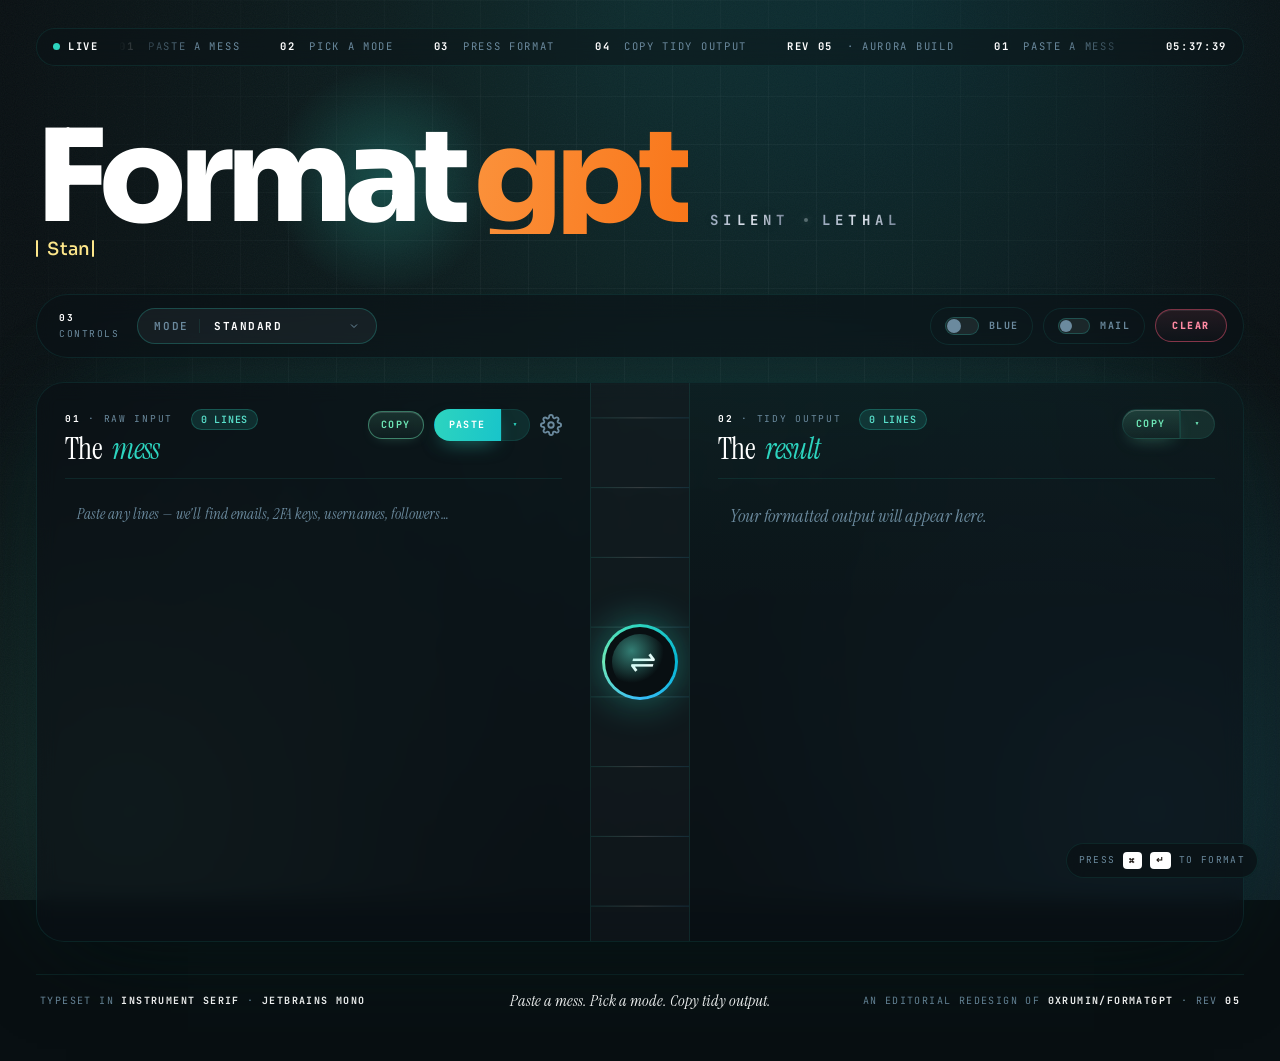
==== index.html @ 35d78f03 "Output header: drop Chunk Mode below the Copy button Move the Chunk Mode toggle out of the top tools" ====
<!DOCTYPE html>
<html lang="en">
<head>
  <meta charset="utf-8" />
  <meta name="viewport" content="width=device-width,initial-scale=1" />
  <title>FormatGPT — Workbench</title>

  <!-- Apply the saved theme before stylesheets/paint so Neon Terminal never
       flashes the Aurora look on load. -->
  <script>try{var t=localStorage.getItem('fgpt_theme'); if(t) document.documentElement.setAttribute('data-theme',t); var s=localStorage.getItem(t==='neon'?'fgptTheme_neon':'fgptTheme'); if(s){var o=JSON.parse(s); if(o&&o.name) document.documentElement.setAttribute('data-swatch',String(o.name).toLowerCase()); else if(o&&o.custom) document.documentElement.setAttribute('data-swatch','custom');}}catch(e){}</script>

  <link rel="icon" href="[data-uri]">
  <link rel="preconnect" href="https://fonts.googleapis.com">
  <link rel="preconnect" href="https://fonts.gstatic.com" crossorigin>
  <link rel="stylesheet" href="https://fonts.googleapis.com/css2?family=DM+Sans:ital,wght@0,400;0,500;0,600;0,700;1,400&amp;family=Instrument+Serif:ital@0;1&amp;family=JetBrains+Mono:wght@400;500;600&amp;family=Sora:wght@500;600;700;800&amp;display=swap">
  <link rel="stylesheet" href="theme.css?v=202609210003">
  <link rel="stylesheet" href="theme-neon.css?v=202609150002">
</head>
<body>

<!-- Static gradient tint only — no video, no Lottie, no animated canvas bg. -->
<div class="bg-video__tint" aria-hidden="true"></div>
<div class="aur"></div>
<div class="grid-lines"></div>

<main>

  <!-- Ticker -->
  <div class="ticker">
    <span class="pill"><span class="live"></span>Live</span>
    <div class="scroll"><div class="scroll__inner">
      <span><b>01</b> paste a mess</span>
      <span><b>02</b> pick a mode</span>
      <span><b>03</b> press format</span>
      <span><b>04</b> copy tidy output</span>
      <span><b>rev 05</b> · <span class="tk-build">aurora build</span></span>
      <span><b>01</b> paste a mess</span>
      <span><b>02</b> pick a mode</span>
      <span><b>03</b> press format</span>
      <span><b>04</b> copy tidy output</span>
      <span><b>rev 05</b> · <span class="tk-build">aurora build</span></span>
    </div></div>
    <span class="clock" id="clock">00:00:00</span>
  </div>

  <!-- Hero -->
  <div class="hero">
    <h1 class="animate-fade-rise">
      <span class="word">Format</span><em>gpt</em>
    </h1>
    <h3 class="hero__sigma animate-fade-rise-delay-2">
      <span>Silent</span><span class="dot" aria-hidden="true"></span><span>Lethal</span>
    </h3>
    <div class="hero__type animate-fade-rise-delay-2" aria-label="Key features cycling">
      <span class="hero__type-caret hero__type-caret--lead" aria-hidden="true"></span>
      <span class="hero__type-text" id="heroTw"></span><span class="hero__type-caret" aria-hidden="true"></span>
    </div>
  </div>

  <!-- Command rail (above workbench so it stays in view) -->
  <div class="rail">
    <div class="rail__kicker"><b>03</b><span>Controls</span></div>

    <div class="rail__center">
      <!-- Mode dropdown — keeps original IDs/structure so ui.js wires up unchanged -->
      <div class="mode-dd" id="modeDd" data-value="standard">
        <button class="dd-btn" id="modeBtn" type="button" aria-haspopup="listbox" aria-expanded="false">
          <span id="modeLabel">Standard</span>
          <span class="dd-spacer" aria-hidden="true"></span>
          <svg class="dd-chevron" viewBox="0 0 24 24" aria-hidden="true"><path d="M6 9l6 6 6-6"/></svg>
        </button>
        <ul class="dd-menu" id="modeMenu" role="listbox" aria-label="Select mode">
          <li class="dd-item active" data-value="standard"      role="option" aria-selected="true">Standard</li>
          <li class="dd-item"        data-value="reorder"       role="option">V2 Reorder</li>
          <li class="dd-item"        data-value="filter"        role="option">Filter</li>
          <li class="dd-item"        data-value="sorter"        role="option">Sorter</li>
          <li class="dd-item"        data-value="duplicate"     role="option">Duplicate Finder</li>
          <li class="dd-item"        data-value="deliver"       role="option">Deliver</li>
          <li class="dd-item"        data-value="separator"     role="option">Separator</li>
          <li class="dd-item"        data-value="crosscheck"    role="option">Crosscheck</li>
          <li class="dd-item"        data-value="plinksWith"    role="option">Plinks with counts</li>
          <li class="dd-item"        data-value="plinksPrices"  role="option">Plinks with prices</li>
          <li class="dd-item"        data-value="plinksWithout" role="option">Plinks w/o counts</li>
          <li class="dd-item"        data-value="reverse"       role="option">Reverse</li>
        </ul>
      </div>
    </div>

    <div class="rail__right">
      <button id="blueBtn" class="blue-btn" type="button" aria-pressed="false">
        <span class="slider" aria-hidden="true"><span class="knob"></span></span>
        <span class="label">Blue</span>
      </button>

      <label class="add-mail">
        <input type="checkbox" id="addMailChk">
        Mail
      </label>

      <button id="clearBtn" type="button">Clear</button>
    </div>
  </div>

  <!-- Workbench -->
  <section class="work">

    <!-- Input pane -->
    <div class="pane pane--in">
      <div class="pane__head">
        <div>
          <div class="pane__kick"><b>01</b> · Raw input <span class="pane__count" id="inpCount"></span></div>
          <div class="pane__title">The <em>mess</em></div>
        </div>
        <div class="pane__tools">
          <!-- Order: Copy raw input → Paste (with dropdown) → Settings gear -->
          <!--
            Copy button with an inline caret + menu. The caret + menu are
            CSS-gated so they only appear in Deliver mode (where "save the
            raw input as a .txt" is a common follow-up to extracting). In
            every other mode the button looks like a simple Copy button.
          -->
          <span class="head-copy-wrap" id="copyInputWrap">
            <button class="head-copy" id="copyInputBtn" type="button" title="Copy raw input">Copy</button>
            <button class="head-copy-caret" id="copyInputCaret" type="button" aria-haspopup="true" aria-expanded="false" title="Download">&#9662;</button>
            <div class="menu" id="copyInputMenu" role="menu" aria-label="Input download options">
              <button type="button" id="menuSaveInputTxt">Save as .txt</button>
            </div>
          </span>

          <div class="split small head-split" id="pasteSplit">
            <button class="btn-main" id="pasteMain" type="button" title="Paste">Paste</button>
            <button class="btn-caret" id="pasteCaret" type="button" aria-haspopup="true" aria-expanded="false" title="Upload options">▾</button>
            <div class="menu" id="pasteMenu" role="menu" aria-label="Paste options">
              <button type="button" id="menuUploadAny">Upload a file</button>
            </div>
          </div>

          <svg class="h2-gear" id="settingsIcon" viewBox="0 0 24 24" aria-label="Settings">
            <circle cx="12" cy="12" r="3"></circle>
            <path d="M19.4 15a1.65 1.65 0 0 0 .33 1.82l.06.06a2 2 0 1 1-2.83 2.83l-.06-.06a1.65 1.65 0 0 0-1.82-.33 1.65 1.65 0 0 0-1 1.51V21a2 2 0 0 1-4 0v-.09a1.65 1.65 0 0 0-1-1.51 1.65 1.65 0 0 0-1.82.33l-.06.06a2 2 0 1 1-2.83-2.83l.06-.06a1.65 1.65 0 0 0 .33-1.82 1.65 1.65 0 0 0-1.51-1H3a2 2 0 0 1 0-4h.09a1.65 1.65 0 0 0 1.51-1 1.65 1.65 0 0 0-.33-1.82l-.06-.06a2 2 0 1 1 2.83-2.83l-.06.06a1.65 1.65 0 0 0 1.82.33H9a1.65 1.65 0 0 0 1-1.51V3a2 2 0 0 1 4 0v.09a1.65 1.65 0 0 0 1 1.51 1.65 1.65 0 0 0 1.82-.33l.06-.06a2 2 0 1 1 2.83 2.83l-.06.06a1.65 1.65 0 0 0-.33 1.82V9a1.65 1.65 0 0 0 1.51 1H21a2 2 0 0 1 0 4h-.09a1.65 1.65 0 0 0-1.51 1z"></path>
          </svg>
        </div>
      </div>

      <div style="position:relative;display:flex;flex:1;flex-direction:column">
        <textarea id="inp" placeholder="Paste any lines — we'll find emails, 2FA keys, usernames, followers…"></textarea>
        <input type="file" id="uploadAny" accept=".txt,.csv,text/plain,text/csv" style="display:none" />
      </div>
      <div class="drop-hint" aria-hidden="true"><span>Paste any text file</span></div>
    </div>

    <!-- Axis -->
    <div class="axis">
      <canvas id="axisFlow" aria-hidden="true"></canvas>
      <div class="axis__core">
        <div class="ring"><div class="inner">⇌</div></div>
      </div>
      <div class="axis__pulse" id="axisPulse"></div>
    </div>

    <!-- Output pane (gets .card so filter.js's outCard.closest('.card') resolves) -->
    <section class="pane pane--out card">
      <div class="pane__head">
        <div>
          <div class="pane__kick"><b>02</b> · Tidy output <span class="pane__count" id="outCount"></span><span class="pane__missing" id="outMissing" title="Lines in the input that are not in the output"></span></div>
          <div class="pane__title">The <em>result</em></div>
        </div>
        <div class="pane__tools">
          <!-- Paste split for List 2 (Crosscheck only — CSS-gated via body[data-mode]) -->
          <div class="split small head-split" id="ccPasteSplit">
            <button class="btn-main" id="ccPasteMain" type="button" title="Paste List 2">Paste</button>
            <button class="btn-caret" id="ccPasteCaret" type="button" aria-haspopup="true" aria-expanded="false" title="Upload options">▾</button>
            <div class="menu" id="ccPasteMenu" role="menu" aria-label="Paste options">
              <button type="button" id="ccMenuUploadAny">Upload a file</button>
            </div>
          </div>

          <span style="position:relative;display:inline-block">
            <div class="split small" id="copySplit" style="position:static">
              <button class="btn-main-copy" id="copyMain" type="button" title="Copy">Copy</button>
              <button class="btn-caret-copy" id="copyCaret" type="button" aria-haspopup="true" aria-expanded="false" title="Download">▾</button>
              <div class="menu" id="copyMenu" role="menu" aria-label="Download options">
                <button type="button" id="menuDownloadTxt">Save as txt</button>
              </div>
            </div>
          </span>
        </div>
        <!-- Chunk Mode (Standard + mail chunk). A direct child of .pane__head so
             it can sit in the header's bottom-right corner — below the Copy
             button — instead of on the top tools row. -->
        <div class="chunk-toggle-wrap" id="chunkToggleWrap">
          <label class="chunk-toggle" id="chunkToggle" title="Keep the mail chunk (email|pass|refresh|clientID) intact as one Mail line instead of splitting it — for mail reading">
            <input type="checkbox" id="chunkChk">
            <span class="chunk-toggle__label">Chunk Mode</span>
          </label>
        </div>
        <!-- Persistent Mode (V2 Reorder only — CSS-gated via body[data-mode]).
             Sits on its own full-width header row so its pill width doesn't
             squeeze the line count onto a second line. -->
        <div class="persist-toggle-wrap" id="persistToggleWrap">
          <label class="chunk-toggle" id="persistToggle" title="Keep your custom V2 layout when new lines are pasted, instead of snapping back to Original">
            <input type="checkbox" id="reorderPersistChk">
            <span class="chunk-toggle__label">Persistent Mode</span>
          </label>
        </div>
      </div>
      <!-- Separator mode tabs (CSS-gated via body[data-mode="separator"]).
           Switches #out between the Phone-only and Mail-only groups. -->
      <div class="sep-tabs" id="separatorTabs" role="tablist" aria-label="Account groups">
        <button type="button" class="sep-tab sep-tab-on" data-tab="phone" role="tab" aria-selected="true">
          <span class="sep-tab-icon" aria-hidden="true">📱</span> Phone
          <span class="sep-tab-count" id="sepPhoneCount">0</span>
        </button>
        <button type="button" class="sep-tab" data-tab="mail" role="tab" aria-selected="false">
          <span class="sep-tab-icon" aria-hidden="true">📧</span> Mail
          <span class="sep-tab-count" id="sepMailCount">0</span>
        </button>
      </div>
      <!-- Duplicate Finder tabs (CSS-gated via body[data-mode="duplicate"]).
           Switches #out between the Unique list and the removed Duplicates. -->
      <div class="dup-tabs" id="dupTabs" role="tablist" aria-label="Duplicate results">
        <button type="button" class="sep-tab sep-tab-on" data-tab="unique" role="tab" aria-selected="true">
          <span class="sep-tab-icon" aria-hidden="true">✓</span> Unique
          <span class="sep-tab-count" id="dupUniqueCount">0</span>
        </button>
        <button type="button" class="sep-tab" data-tab="duplicates" role="tab" aria-selected="false">
          <span class="sep-tab-icon" aria-hidden="true">⧉</span> Duplicates
          <span class="sep-tab-count" id="dupDupCount">0</span>
        </button>
      </div>
      <pre id="out"></pre>
      <!-- Editable List 2 input, revealed only when crosscheck mode is active -->
      <textarea id="ccList2" class="cc-list2" spellcheck="false"
        placeholder="List 2 — paste the reference list here to compare against List 1"></textarea>
      <input type="file" id="ccUploadAny" accept=".txt,.csv,.tsv,.log,.json,text/plain,text/csv" style="display:none" />
      <div class="drop-hint" aria-hidden="true"><span>Paste any text file</span></div>
    </section>
  </section>

  <!-- Pre-created hidden panels so reorder.js / filter.js / sorter.js / crosscheck.js / deliver.js find them -->
  <section class="card work-panel" id="reorderPanel"    style="display:none"></section>
  <section class="card work-panel" id="filterPanel"     style="display:none"></section>
  <section class="card work-panel" id="sorterPanel"     style="display:none"></section>
  <section class="card work-panel" id="plinksPricesPanel" style="display:none"></section>
  <section class="card work-panel" id="crosscheckPanel" style="display:none"></section>
  <section class="card work-panel deliver-panel" id="deliverPanel" style="display:none"></section>

  <!-- Colophon -->
  <footer class="colo">
    <div>Typeset in <b>Instrument Serif</b> · <b>JetBrains Mono</b></div>
    <div class="colo__c">Paste a mess. Pick a mode. Copy tidy output.</div>
    <div class="colo__r">An editorial redesign of <b>0xRumin/FormatGPT</b> · Rev <b>05</b></div>
  </footer>

</main>

<div class="shortcut">Press <kbd>⌘</kbd><kbd>↵</kbd> to format</div>

<!-- Namespace first (matches original load order) -->
<script>window.App = window.App || {};</script>

<!-- Core order: utils -> config -> state -> renderers -> main -> modes -> ui -> boot -->
<script defer src="utils.js?v=202607110001"></script>
<script defer src="config.js?v=202607210004"></script>
<script defer src="state.js?v=202607210004"></script>
<script defer src="renderers.js?v=202607110001"></script>
<script defer src="main.js?v=202607110001"></script>

<script defer src="standard.js?v=202607110001"></script>
<script defer src="reverse.js?v=202607061000"></script>
<script defer src="plinks-with.js?v=202607110001"></script>
<script defer src="plinks-prices.js?v=202607110001"></script>
<script defer src="plinks-without.js?v=202607061000"></script>
<script defer src="reorder.js?v=202609110004"></script>
<script defer src="filter.js?v=202607061000"></script>
<script defer src="sorter.js?v=202607210014"></script>
<script defer src="separator.js?v=202607210008"></script>
<script defer src="duplicate.js?v=202609200001"></script>
<script defer src="crosscheck.js?v=202607061000"></script>
<script defer src="deliver.js?v=202607140001"></script>
<script defer src="themes.js?v=202607061000"></script>
<script defer src="ui.js?v=202609200001"></script>
<script defer src="boot.js?v=202607061000"></script>

<!-- Visual polish (no JS files modified). Runs after defer scripts. -->
<script defer>
(function () {
  // [Removed for speed] aurora cursor follow + dot-waves canvas background.
  // Static gradient + aurora CSS only now.

  // 2. Ticking clock
  const clock = document.getElementById('clock');
  function tick() {
    if (!clock) return;
    const d = new Date();
    const p = (n) => String(n).padStart(2, '0');
    clock.textContent = `${p(d.getHours())}:${p(d.getMinutes())}:${p(d.getSeconds())}`;
  }
  tick();
  setInterval(tick, 1000);

  const inp = document.getElementById('inp');

  // 4. Cmd/Ctrl+Enter → trigger existing reactive rerun + pulse
  const pulse  = document.getElementById('axisPulse');
  function fire() {
    if (window.App && window.App.App && typeof window.App.App.rerun === 'function') {
      window.App.App.rerun();
    } else if (inp) {
      inp.dispatchEvent(new Event('input', { bubbles: true }));
    }
    if (pulse) {
      pulse.classList.remove('go');
      // restart animation
      void pulse.offsetWidth;
      pulse.classList.add('go');
    }
    if (typeof window.__axisBurst === 'function') window.__axisBurst();
  }

  // 4a. Wrap each output line in an .out-row block so we can draw a separator
  //     ONLY between complete accounts (not under every wrapped text line).
  //     For LARGE outputs (>400 blocks OR >1500 lines), skip row wrapping
  //     entirely — render plain text. This is the #1 perf win on big pastes.
  const ROW_WRAP_MAX_BLOCKS = 400;
  const ROW_WRAP_MAX_LINES  = 1500;
  const ROW_WRAP_MAX_CHARS  = 120000;
  (function wrapOutputRows(){
    const out = document.getElementById('out');
    if (!out) return;
    const esc = (s) => s.replace(/[&<>"']/g, (c) => ({'&':'&amp;','<':'&lt;','>':'&gt;','"':'&quot;',"'":'&#39;'}[c]));
    let lastSig = '';
    // FAST PATH for big outputs: render the text as fixed-size chunks tagged
    // with `content-visibility:auto` (see .out-chunk in theme.css). The browser
    // only lays out / paints chunks in or near the viewport, so a 10k-line
    // paste appears near-instantly and scrolls smoothly instead of laying out
    // every line up front. Newlines are kept between chunks so out.textContent
    // still equals the full output (Copy / Save-as-txt read that).
    const OUT_CHUNK_LINES = 200;
    function buildChunks(lines){
      const frag = document.createDocumentFragment();
      for (let i = 0; i < lines.length; i += OUT_CHUNK_LINES){
        const d = document.createElement('div');
        d.className = 'out-chunk';
        d.textContent = lines.slice(i, i + OUT_CHUNK_LINES).join('\n')
                      + (i + OUT_CHUNK_LINES < lines.length ? '\n' : '');
        frag.appendChild(d);
      }
      return frag;
    }
    function renderChunked(lines){
      mo.disconnect();
      out.replaceChildren(buildChunks(lines));
      mo.observe(out, { childList: true });
    }
    function render(){
      const firstChild = out.firstElementChild;
      const looksRendered = !!(firstChild && firstChild.classList && firstChild.classList.contains('out-row'));
      const looksChunked  = !!(firstChild && firstChild.classList && firstChild.classList.contains('out-chunk'));
      // Reconstruct raw text from the rendered DOM (so we can re-render idempotently)
      const raw = looksRendered
        ? Array.from(out.children).map(d => d.dataset.raw || '').join('\n\n').replace(/\n+$/, '')
        : (out.textContent || '');

      const lines = raw.split(/\r?\n/);

      // FAST PATH — plain text for big outputs. No DOM wrapping, no per-row
      // buttons. The top Copy + Save-as-txt buttons still work (they fall back
      // to out.textContent when no .out-row children are found).
      if (lines.length > ROW_WRAP_MAX_LINES || raw.length > ROW_WRAP_MAX_CHARS) {
        const sig = '\u0003' + raw;
        if (sig === lastSig && looksChunked) return;
        lastSig = sig;
        renderChunked(lines);
        return;
      }

      // Group into account blocks (blank line = boundary)
      const blocks = [];
      let cur = [];
      for (const line of lines) {
        if (!line.trim()) {
          if (cur.length) { blocks.push(cur); cur = []; }
        } else {
          cur.push(line);
        }
      }
      if (cur.length) blocks.push(cur);

      if (blocks.length > ROW_WRAP_MAX_BLOCKS){
        const sig = '\u0003' + raw;
        if (sig === lastSig && looksChunked) return;
        lastSig = sig;
        renderChunked(lines);
        return;
      }

      const sig = blocks.map(b => b.join('\u0002')).join('\u0001');
      if (sig === lastSig && looksRendered) return;
      lastSig = sig;

      const html = !blocks.length ? '' : blocks.map((block) => {
        const rawBlock = block.join('\n');
        const inner = block.map((ln) => '<div class="out-row__line">' + esc(ln) + '</div>').join('');
        const btn = '<button type="button" class="row-copy" title="Copy this account" aria-label="Copy this account">'
                  + '<svg viewBox="0 0 24 24" width="14" height="14" fill="none" stroke="currentColor" stroke-width="2" stroke-linecap="round" stroke-linejoin="round" aria-hidden="true">'
                  + '<rect x="9" y="9" width="11" height="11" rx="2"></rect>'
                  + '<path d="M5 15H4a2 2 0 0 1-2-2V4a2 2 0 0 1 2-2h9a2 2 0 0 1 2 2v1"></path>'
                  + '</svg><span class="row-copy__txt">Copy</span></button>';
        return '<div class="out-row" data-raw="' + esc(rawBlock) + '">' + btn + inner + '</div>';
      }).join('');

      mo.disconnect();
      out.innerHTML = html;
      mo.observe(out, { childList: true });
    }
    // Lighter observer — childList only. We don't need characterData/subtree
    // since we write via innerHTML / textContent which triggers childList.
    const mo = new MutationObserver(() => render());
    mo.observe(out, { childList: true });
    render();

    // Override Copy handlers to use joined data-line values (since textContent
    // of row-wrapped divs loses newlines).
    function joined(){
      const rows = out.querySelectorAll('.out-row');
      if (!rows.length) return out.textContent || '';
      return Array.from(rows).map(d => {
        // Prefer data-raw, but fall back to joining child .out-row__line text with \n
        if (d.dataset.raw) return d.dataset.raw;
        const lines = d.querySelectorAll('.out-row__line');
        return Array.from(lines).map(l => l.textContent || '').join('\n');
      }).join('\n\n');
    }
    // Per-row copy button (event delegation on #out)
    out.addEventListener('click', async (e) => {
      const btn = e.target.closest('.row-copy');
      if (!btn) return;
      e.stopImmediatePropagation();
      e.preventDefault();
      const row = btn.closest('.out-row');
      if (!row) return;
      const text = row.dataset.raw
        || Array.from(row.querySelectorAll('.out-row__line')).map(l => l.textContent || '').join('\n');
      try {
        await navigator.clipboard.writeText(text);
        btn.classList.add('is-copied');
        const lbl = btn.querySelector('.row-copy__txt');
        const orig = lbl ? lbl.textContent : '';
        if (lbl) lbl.textContent = 'Copied';
        setTimeout(() => {
          btn.classList.remove('is-copied');
          if (lbl) lbl.textContent = orig || 'Copy';
        }, 900);
      } catch { alert('Copy failed.'); }
    }, true);

    // Use CAPTURE-phase + stopImmediatePropagation so we run BEFORE ui.js's handler
    // (which would otherwise read out.textContent and lose newlines between row divs).
    const copyMain = document.getElementById('copyMain');
    copyMain?.addEventListener('click', async (e) => {
      e.stopImmediatePropagation();
      try {
        await navigator.clipboard.writeText(joined());
        const orig = copyMain.textContent;
        copyMain.textContent = 'Copied';
        setTimeout(() => { copyMain.textContent = orig; }, 900);
      } catch { alert('Copy failed.'); }
    }, true);

    // Same intercept for the Save-as-txt menu so it gets newline-correct text.
    // Filename: if Deliver mode has a custom name, use it — otherwise a unique
    // 6-char random name from App.Utils.randFileName.
    const menuSave = document.getElementById('menuDownloadTxt');
    menuSave?.addEventListener('click', (e) => {
      e.stopImmediatePropagation();
      const text = joined();
      const blob = new Blob([text], { type: 'text/plain;charset=utf-8' });
      const url = URL.createObjectURL(blob);
      const a = document.createElement('a');
      let name;
      const st = window.App && window.App.State && window.App.State.state;
      const delivName = (st && st.mode === 'deliver' && st.deliverFilename)
        ? String(st.deliverFilename).trim() : '';
      if (delivName) {
        const clean = delivName
          .replace(/\.txt$/i, '')
          .replace(/[^A-Za-z0-9_\-. ]/g, '')
          .replace(/\s+/g, '_');
        name = (clean || 'deliver') + '.txt';
      } else {
        name = (window.App && window.App.Utils && window.App.Utils.randFileName)
          ? window.App.Utils.randFileName('txt')
          : (Math.random().toString(36).slice(2, 8) + '.txt');
      }
      a.href = url; a.download = name;
      document.body.appendChild(a); a.click(); a.remove();
      setTimeout(() => URL.revokeObjectURL(url), 1000);
      document.getElementById('copyMenu')?.classList.remove('open');
    }, true);

    // 4b3. Live line-count display in both pane headers (Raw input / Tidy output).
    //      Writes into the small "N LINES" pill next to each pane's kick label.
    //      Also feeds the Deliver panel's Input / Output / Total stats so they
    //      stay in sync with whatever the textarea actually contains — this is
    //      important because the Paste button and file-upload handlers set
    //      inp.value programmatically (no 'input' event), so we also tick on
    //      every App.App.rerun() via a lightweight polling fallback.
    (function lineCounts(){
      const inpCountEl = document.getElementById('inpCount');
      const outCountEl = document.getElementById('outCount');
      function count(t){
        if (!t) return 0;
        const parts = t.split(/\r?\n/);
        let n = 0;
        for (let i = 0; i < parts.length; i++) if (parts[i].trim()) n++;
        return n;
      }
      const outMissingEl = document.getElementById('outMissing');
      let lastIn = -1, lastOut = -1, lastOutRaw = null;
      function updTotal(){
        const t = document.getElementById('dpTotalCount');
        if (t) t.textContent = (Math.max(0,lastIn) + Math.max(0,lastOut)).toLocaleString();
        // "N missing" = input lines that didn't make it into the output. Only
        // meaningful (and shown) when the output is shorter than the input, e.g.
        // Sorter dropping mismatched rows or Filter narrowing the set; hidden via
        // :empty otherwise (Standard etc. expand each line, so output > input).
        if (outMissingEl){
          const miss = (lastIn >= 0 && lastOut >= 0) ? (lastIn - lastOut) : 0;
          outMissingEl.textContent = miss > 0 ? (miss.toLocaleString() + ' missing') : '';
        }
      }
      function updInp(){
        const n = count(inp ? inp.value : '');
        if (n === lastIn) return;
        lastIn = n;
        if (inpCountEl) inpCountEl.textContent = n.toLocaleString() + ' lines';
        updTotal();
      }
      function updOut(){
        if (!out) return;
        const wrapped = out.querySelectorAll('.out-row__line');
        let n;
        if (wrapped && wrapped.length) {
          lastOutRaw = null;
          n = wrapped.length;
        } else {
          const raw = out.textContent || '';
          if (raw === lastOutRaw) return;
          lastOutRaw = raw;
          n = count(raw);
        }
        if (n === lastOut) return;
        lastOut = n;
        if (outCountEl) outCountEl.textContent = n.toLocaleString() + ' lines';
        updTotal();
      }
      if (inp) inp.addEventListener('input', updInp);
      if (out) {
        const mo = new MutationObserver(updOut);
        mo.observe(out, { childList: true });
      }

      // Wrap App.App.rerun so every format-run also refreshes counts — covers
      // paste-button, file-upload, drag-drop, Clear, and mode changes.
      function wrapRerun(){
        const A = window.App && window.App.App;
        if (!A || typeof A.rerun !== 'function' || A.__countsWrapped) return;
        const orig = A.rerun;
        A.rerun = function(){
          const r = orig.apply(this, arguments);
          updInp(); updOut();
          return r;
        };
        A.__countsWrapped = true;
      }
      wrapRerun();
      // In case App.App wasn't ready yet when this IIFE ran, retry briefly.
      let tries = 0;
      const wt = setInterval(() => {
        wrapRerun();
        if ((window.App && window.App.App && window.App.App.__countsWrapped) || ++tries > 40) {
          clearInterval(wt);
        }
      }, 100);

      updInp();
      updOut();
    })();
  })();

  // 4b. Input Copy button — copies raw textarea to clipboard
  const copyInputBtn = document.getElementById('copyInputBtn');
  copyInputBtn?.addEventListener('click', async () => {
    try {
      await navigator.clipboard.writeText(inp ? inp.value : '');
      const orig = copyInputBtn.textContent;
      copyInputBtn.textContent = 'Copied';
      copyInputBtn.classList.add('is-copied');
      setTimeout(() => {
        copyInputBtn.textContent = orig;
        copyInputBtn.classList.remove('is-copied');
      }, 900);
    } catch { alert('Copy failed.'); }
  });

  // 4b-bis. Copy caret dropdown — currently only visible in Deliver mode
  // (CSS-gated via body[data-mode]). Offers "Save as .txt" for the raw
  // input, reusing the Deliver filename when set so the file matches the
  // extracted batch.
  const copyInputCaret = document.getElementById('copyInputCaret');
  const copyInputMenu  = document.getElementById('copyInputMenu');
  copyInputCaret?.addEventListener('click', (e) => {
    e.stopPropagation();
    const open = copyInputCaret.getAttribute('aria-expanded') === 'true';
    copyInputCaret.setAttribute('aria-expanded', open ? 'false' : 'true');
    copyInputMenu?.classList.toggle('open', !open);
  });
  document.addEventListener('click', () => {
    copyInputMenu?.classList.remove('open');
    copyInputCaret?.setAttribute('aria-expanded', 'false');
  });
  document.getElementById('menuSaveInputTxt')?.addEventListener('click', () => {
    const text = inp ? inp.value : '';
    if (!text) { alert('Input is empty \u2014 nothing to save.'); return; }
    // Prefer the filename the user already typed in the Deliver panel (so
    // "Gavin620.txt" applies to both the extracted chunk and the remaining
    // input). Fall back to a unique 6-char name.
    const custom = (window.App?.State?.state?.deliverFilename || '').trim();
    let name;
    if (custom) {
      const clean = custom.replace(/\.txt$/i, '')
                          .replace(/[^A-Za-z0-9_\-. ]/g, '')
                          .replace(/\s+/g, '_');
      name = (clean || 'input') + '_input.txt';
    } else {
      name = (window.App?.Utils?.randFileName?.('txt')) || ('input_' + Date.now() + '.txt');
    }
    const blob = new Blob(['\uFEFF' + text], { type: 'text/plain;charset=utf-8' });
    const url  = URL.createObjectURL(blob);
    const a    = document.createElement('a');
    a.href = url; a.download = name; document.body.appendChild(a); a.click();
    setTimeout(() => { URL.revokeObjectURL(url); a.remove(); }, 0);
    copyInputMenu?.classList.remove('open');
    copyInputCaret?.setAttribute('aria-expanded', 'false');
  });

  // 4b2. Hero typewriter — cycles key features beside the FormatGPT title.
  (function heroTypewriter(){
    const el = document.getElementById('heroTw');
    if (!el) return;
    // Mode descriptions — typed out one at a time to teach what each mode does.
    const words = [
      'Standard: Convert messy lines to easy credentials',
      'Reorder: Rearrange credential fields in any order',
      'Filter: Keep only the rows that match your rules',
      'Sorter: Sort and group accounts by column type',
      'Crosscheck: Compare two lists, find what differs',
      'Plinks: Turn accounts into x.com profile links',
      'Reverse: Flip the field order of every line'
    ];
    if (window.matchMedia && window.matchMedia('(prefers-reduced-motion: reduce)').matches) {
      el.textContent = words[0];
      return;
    }
    let i = 0, j = 0, deleting = false;
    function tick(){
      const w = words[i % words.length];
      if (!deleting) {
        j++;
        el.textContent = w.slice(0, j);
        if (j >= w.length) { deleting = true; setTimeout(tick, 1300); return; }
        setTimeout(tick, 70 + Math.random() * 50);
      } else {
        j--;
        el.textContent = w.slice(0, Math.max(0, j));
        if (j <= 0) { deleting = false; i++; setTimeout(tick, 280); return; }
        setTimeout(tick, 35 + Math.random() * 25);
      }
    }
    setTimeout(tick, 900); // wait for hero fade-rise to finish
  })();

  // 4c. Axis canvas — IDLE by default. A single static stroke set of parallel
  //     lanes is painted once (and on resize). A short ~900ms particle burst
  //     plays ONLY when a format actually runs (Cmd+Enter or fire()). No rAF
  //     loop while idle → zero CPU cost between formats.
  (function initAxisFlow(){
    const canvas = document.getElementById('axisFlow');
    if (!canvas) return;
    const ctx = canvas.getContext('2d');
    const dpr = window.devicePixelRatio || 1;
    let W = 0, H = 0;
    function resize(){
      const w = canvas.clientWidth, h = canvas.clientHeight;
      W = w; H = h;
      canvas.width  = Math.max(1, Math.round(w * dpr));
      canvas.height = Math.max(1, Math.round(h * dpr));
      ctx.setTransform(dpr, 0, 0, dpr, 0, 0);
      paintStatic();
    }
    function paintStatic(){
      ctx.clearRect(0, 0, W, H);
      const vertical = W > H * 1.5;
      const A = vertical ? W : H, B = vertical ? H : W;
      const N = 8;
      for (let i = 0; i < N; i++){
        const a = ((i + 0.5) / N) * A;
        const grad = vertical ? ctx.createLinearGradient(0,0,0,B) : ctx.createLinearGradient(0,0,B,0);
        grad.addColorStop(0,   'rgba(45,212,191,0.14)');
        grad.addColorStop(0.5, 'rgba(247,242,236,0.18)');
        grad.addColorStop(1,   'rgba(56,189,248,0.14)');
        ctx.strokeStyle = grad; ctx.lineWidth = 1;
        ctx.beginPath();
        if (vertical){ ctx.moveTo(a,0); ctx.lineTo(a,B); }
        else          { ctx.moveTo(0,a); ctx.lineTo(B,a); }
        ctx.stroke();
      }
    }
    resize();
    new ResizeObserver(resize).observe(canvas);

    // Short particle burst — runs only on demand.
    let burstEnd = 0, t0 = 0, rafId = 0;
    function burst(){
      burstEnd = performance.now() + 900;
      t0 = performance.now();
      if (!rafId) rafId = requestAnimationFrame(tick);
    }
    function tick(now){
      if (document.hidden) { rafId = requestAnimationFrame(tick); return; }
      const remaining = burstEnd - now;
      const vertical = W > H * 1.5;
      const A = vertical ? W : H, B = vertical ? H : W;
      const N = 8;
      paintStatic();
      const t = (now - t0) / 1000;
      for (let i = 0; i < N; i++){
        const a = ((i + 0.5) / N) * A;
        const phase = ((t * 1.4 + i * 0.15) % 1);
        const along = phase * B;
        const x = vertical ? a : along, y = vertical ? along : a;
        const alpha = Math.sin(phase * Math.PI) * Math.max(0, Math.min(1, remaining / 900));
        ctx.fillStyle = 'rgba(45,212,191,' + alpha.toFixed(3) + ')';
        ctx.beginPath(); ctx.arc(x, y, 2.2, 0, Math.PI*2); ctx.fill();
      }
      if (remaining > 0) rafId = requestAnimationFrame(tick);
      else { rafId = 0; paintStatic(); }
    }
    // Expose so fire() below can trigger it.
    window.__axisBurst = burst;
  })();

  // 4d. Drop-to-paste on input-style textareas.
  //     Accepts plain-text drops and small text files (.txt/.csv/.tsv/.log/.json).
  //     Works for the main input AND the Crosscheck List 2 textarea.
  (function dropToPaste(){
    function wire(el){
      if (!el || el.dataset.dropBound === '1') return;
      el.dataset.dropBound = '1';
      const pane = el.closest('.pane');
      let depth = 0;
      const setDrop = (on) => {
        el.classList.toggle('is-drop', on);
        if (pane) pane.classList.toggle('is-drop', on);
      };
      const onEnter = (e) => {
        if (!e.dataTransfer) return;
        e.preventDefault();
        depth++;
        setDrop(true);
      };
      const onOver = (e) => {
        if (!e.dataTransfer) return;
        e.preventDefault();
        try { e.dataTransfer.dropEffect = 'copy'; } catch(_){}
      };
      const onLeave = () => {
        depth = Math.max(0, depth - 1);
        if (depth === 0) setDrop(false);
      };
      const onDrop = async (e) => {
        e.preventDefault();
        depth = 0;
        setDrop(false);
        const dt = e.dataTransfer;
        if (!dt) return;
        let text = '';
        if (dt.files && dt.files.length) {
          const f = dt.files[0];
          const ok = /\.(txt|csv|tsv|log|json)$/i.test(f.name) || /^text\//i.test(f.type);
          if (!ok) { alert('Only text files (.txt, .csv, .tsv, .log, .json) can be dropped.'); return; }
          try { text = await f.text(); } catch { alert('Could not read that file.'); return; }
        } else {
          text = dt.getData('text/plain') || dt.getData('text') || '';
        }
        if (!text) return;
        el.value = text;
        el.dispatchEvent(new Event('input', { bubbles: true }));
      };
      el.addEventListener('dragenter', onEnter);
      el.addEventListener('dragover',  onOver);
      el.addEventListener('dragleave', onLeave);
      el.addEventListener('drop',      onDrop);
    }
    wire(document.getElementById('inp'));
    wire(document.getElementById('ccList2'));
  })();

  // 4e. Crosscheck List 2 — Paste button and Upload-a-file menu (mirrors main #pasteSplit).
  //     Visible only when crosscheck mode is active (CSS-gated).
  (function wireCcPaste(){
    const ccList2      = document.getElementById('ccList2');
    const ccPasteMain  = document.getElementById('ccPasteMain');
    const ccPasteCaret = document.getElementById('ccPasteCaret');
    const ccPasteMenu  = document.getElementById('ccPasteMenu');
    const ccMenuUpload = document.getElementById('ccMenuUploadAny');
    const ccUpload     = document.getElementById('ccUploadAny');

    ccPasteMain?.addEventListener('click', async () => {
      try {
        const text = await navigator.clipboard.readText();
        if (ccList2) {
          ccList2.value = text;
          ccList2.dispatchEvent(new Event('input', { bubbles: true }));
        }
      } catch { alert('Paste failed. Long-press in the box and choose Paste.'); }
    });

    ccPasteCaret?.addEventListener('click', (e) => {
      e.stopPropagation();
      const open = ccPasteCaret.getAttribute('aria-expanded') === 'true';
      ccPasteCaret.setAttribute('aria-expanded', open ? 'false' : 'true');
      ccPasteMenu?.classList.toggle('open', !open);
    });

    ccMenuUpload?.addEventListener('click', () => {
      ccUpload?.click();
      ccPasteMenu?.classList.remove('open');
      ccPasteCaret?.setAttribute('aria-expanded', 'false');
    });

    ccUpload?.addEventListener('change', async () => {
      const f = ccUpload.files && ccUpload.files[0];
      if (!f) return;
      const text = await f.text();
      if (ccList2) {
        ccList2.value = text;
        ccList2.dispatchEvent(new Event('input', { bubbles: true }));
      }
    });

    // Close menu when clicking outside
    document.addEventListener('click', (e) => {
      if (!ccPasteCaret) return;
      if (e.target === ccPasteCaret || ccPasteMenu?.contains(e.target)) return;
      ccPasteMenu?.classList.remove('open');
      ccPasteCaret.setAttribute('aria-expanded', 'false');
    });
  })();

  // 5. Cmd/Ctrl + Enter shortcut
  window.addEventListener('keydown', (e) => {
    if ((e.metaKey || e.ctrlKey) && e.key === 'Enter') {
      e.preventDefault();
      fire();
    }
  });
})();
</script>

</body>
</html>
---- theme.css ----
/* =================================================================
   FormatGPT — warm aurora workbench (port of design system)
   Replaces the old neon-cyan theme + header. Single file.
   Keeps every existing class hook so the 17 JS files keep working.
   ================================================================= */
/* Rosca — local display face for the FormatGPT hero wordmark. */
@font-face{
  font-family:'Rosca';
  src:url('fonts/rosca.otf') format('opentype');
  font-weight:400;
  font-style:normal;
  font-display:swap;
}
@font-face{
  font-family:'Rosca';
  src:url('fonts/rosca-slant.otf') format('opentype');
  font-weight:400;
  font-style:italic;
  font-display:swap;
}

* { box-sizing: border-box; }
html, body { margin:0; padding:0; min-height:100%; }

:root{
  /* ---------- Deep navy + teal palette (video provides depth) ---------- */
  --background: 201 100% 13%;
  --foreground: 0 0% 100%;
  --muted-foreground: 240 4% 66%;
  --bg0: hsl(var(--background));
  --bg1: hsl(201 60% 8%);
  --paper:#f7f2ec;
  --ink:#1a1410;
  --accent:#2dd4bf;
  --accent-2:#5eead4;
  --accent-3:#06b6d4;
  --accent-rgb:45,212,191;
  --accent2-rgb:94,234,212;
  --ok-rgb:110,231,183;
  --card-rgb:18,13,8;
  --tint-rgb:247,242,236;
  --mint:#6ee7b7;
  --violet:#38bdf8;
  --line: rgba(255,255,255,0.10);
  --line-strong: rgba(255,255,255,0.25);
  --muted: hsl(var(--muted-foreground));
  --fg: hsl(var(--foreground));
  --input-bg: rgba(4,14,22,.6);
  --glow: rgba(var(--accent-rgb),.25);

  /* ---------- Type ---------- */
  --font-serif:"Instrument Serif", Georgia, serif;
  --font-display:"Sora", system-ui, sans-serif;
  --font-body:"DM Sans", system-ui, sans-serif;
  --font-mono:"JetBrains Mono", ui-monospace, monospace;

  /* ---------- Legacy compat (kept so panel CSS resolves) ---------- */
  --bg: var(--bg0);
  --panel: rgba(var(--card-rgb),0.55);
  --ok:#6ee7b7;
  --ok-dark:#22a86c;
  --bad:#ff5a7a;
  --radius:14px;
  --shadow: 0 18px 40px -12px rgba(0,0,0,0.55), 0 4px 10px rgba(0,0,0,0.35);
}

html, body{
  background: var(--bg0);
  color: var(--fg);
  font-family: var(--font-body);
  overflow-x: hidden;
  font-size: 14px;
  line-height: 1.5;
  -webkit-font-smoothing: antialiased;
}
/* Let the fixed video show through behind everything */
body{ background: transparent; }
html{ background: var(--bg0); }

/* =================== Motion-graphics background video =================== */
.bg-video{
  position:fixed; inset:0;
  width:100%; height:100%;
  object-fit:cover;
  z-index:-2;
  pointer-events:none;
}
.bg-video__tint{
  position:fixed; inset:0;
  z-index:-1;
  pointer-events:none;
  background:
    radial-gradient(ellipse at 50% 30%, rgba(0,30,60,0.20), rgba(0,15,30,0.55) 70%),
    linear-gradient(180deg, rgba(0,15,30,0.35) 0%, rgba(0,15,30,0.55) 100%);
}

/* =================== Fade-rise entrance animation =================== */
@keyframes fade-rise {
  from { opacity: 0; transform: translateY(24px); }
  to   { opacity: 1; transform: translateY(0); }
}
.animate-fade-rise        { animation: fade-rise .8s ease-out both; }
.animate-fade-rise-delay  { animation: fade-rise .8s ease-out .2s both; }
.animate-fade-rise-delay-2{ animation: fade-rise .8s ease-out .4s both; }

/* =================== Aurora background =================== */
.aur{position:fixed;inset:0;z-index:0;pointer-events:none;overflow:hidden;opacity:.35;mix-blend-mode:screen}
.aur::before{content:"";position:absolute;inset:0;background:
  radial-gradient(1200px 700px at var(--mx,30%) var(--my,20%), rgba(var(--accent-rgb),0.28), transparent 60%),
  radial-gradient(900px 700px at 90% 90%, rgba(56,189,248,0.18), transparent 60%),
  radial-gradient(800px 600px at 10% 90%, rgba(var(--ok-rgb),0.12), transparent 60%),
  radial-gradient(1000px 800px at 70% 0%, rgba(6,182,212,0.14), transparent 60%);
  transition:background 0.3s;
  animation: auroShift 22s ease-in-out infinite alternate;
}
@keyframes auroShift{
  0%{filter:hue-rotate(0deg) saturate(1)}
  100%{filter:hue-rotate(-18deg) saturate(1.15)}
}
.aur::after{content:"";position:absolute;inset:0;
  background-image:url("data:image/svg+xml;utf8,<svg xmlns='http://www.w3.org/2000/svg' width='220' height='220'><filter id='n'><feTurbulence type='fractalNoise' baseFrequency='0.9' numOctaves='2' stitchTiles='stitch'/></filter><rect width='100%25' height='100%25' filter='url(%23n)' opacity='1'/></svg>");
  opacity:0.08;mix-blend-mode:overlay}

.grid-lines{position:fixed;inset:0;z-index:0;pointer-events:none;
  background-image:
    linear-gradient(to right, rgba(var(--tint-rgb),0.04) 1px, transparent 1px),
    linear-gradient(to bottom, rgba(var(--tint-rgb),0.04) 1px, transparent 1px);
  background-size:48px 48px;
  -webkit-mask-image:radial-gradient(ellipse at 50% 40%, black 30%, transparent 85%);
          mask-image:radial-gradient(ellipse at 50% 40%, black 30%, transparent 85%);
}

/* =================== Shell =================== */
main{
  position:relative;z-index:2;
  max-width:1320px;margin:0 auto;
  padding:28px 36px 48px;
  display:flex;flex-direction:column;min-height:100vh;gap:24px;
}

/* =================== Ticker =================== */
.ticker{
  display:flex;align-items:center;gap:20px;
  padding:10px 16px;border:1px solid var(--line);border-radius:999px;
  background:rgba(var(--card-rgb),0.5);backdrop-filter:blur(12px);-webkit-backdrop-filter:blur(12px);
  font-family:var(--font-mono);font-size:10.5px;letter-spacing:0.16em;text-transform:uppercase;color:var(--muted);
  overflow:hidden;position:relative;
}
.ticker .pill{display:inline-flex;align-items:center;gap:8px;color:var(--fg);font-weight:700;white-space:nowrap}
.ticker .pill .live{width:7px;height:7px;border-radius:50%;background:var(--accent);box-shadow:0 0 0 0 var(--accent);animation:ping 2s ease-out infinite}
@keyframes ping{0%{box-shadow:0 0 0 0 rgba(var(--accent-rgb),0.7)}70%{box-shadow:0 0 0 10px rgba(var(--accent-rgb),0)}100%{box-shadow:0 0 0 0 rgba(var(--accent-rgb),0)}}
.ticker .scroll{flex:1;overflow:hidden;position:relative;-webkit-mask-image:linear-gradient(90deg,transparent,black 8%,black 92%,transparent);mask-image:linear-gradient(90deg,transparent,black 8%,black 92%,transparent)}
.ticker .scroll__inner{display:inline-flex;gap:40px;white-space:nowrap;animation:tickerRoll 30s linear infinite;will-change:transform}
.ticker .scroll__inner span{color:var(--muted)}
.ticker .scroll__inner b{color:var(--fg);font-weight:700;margin-right:6px}
@keyframes tickerRoll{from{transform:translateX(0)}to{transform:translateX(-50%)}}
.ticker .clock{font-variant-numeric:tabular-nums;color:var(--fg);font-weight:700}

/* =================== Hero =================== */
.hero{
  position:relative;padding:32px 0 8px;
  border:none;background:transparent;
}
.hero h1{
  font-family:var(--font-display);font-weight:800;
  font-size:clamp(60px,10vw,140px);line-height:0.88;letter-spacing:-0.055em;margin:0;
  color:var(--fg);
}

/* Moody sigma tagline — sits INLINE to the right of FormatGPT wordmark,
   stays on ONE line always. Aligns to the baseline of the big word. */
.hero__sigma{
  font-family:var(--font-mono);
  font-size:clamp(11px, 1.3vw, 14px);
  font-weight:700;
  letter-spacing:0.38em;
  text-transform:uppercase;
  color:rgba(var(--tint-rgb),0.55);
  margin:0;
  padding:0 0 0.55em 0; /* bottom padding nudges it onto h1's baseline */
  /* One-liner: flex row, content-sized, no wrapping of any kind. */
  display:flex;flex-direction:row;align-items:center;gap:14px;
  flex-wrap:nowrap;white-space:nowrap;word-break:keep-all;
  line-height:1;
  width:max-content;max-width:100%;
  overflow:visible;
  flex:0 0 auto;
}
.hero__sigma > span:not(.dot){
  display:inline-block;
  white-space:nowrap;
  flex:0 0 auto;
  background:linear-gradient(100deg, #94a3b8 0%, #e2e8f0 50%, #64748b 100%);
  -webkit-background-clip:text;background-clip:text;color:transparent;
  text-shadow:0 0 30px rgba(148,163,184,0.15);
}
.hero__sigma > .dot{
  display:inline-block;
  width:4px;height:4px;border-radius:50%;
  background:rgba(var(--tint-rgb),0.35);
  flex:0 0 auto;
  box-shadow:0 0 8px rgba(var(--tint-rgb),0.25);
}
.hero h1 .word{display:inline-block;opacity:0;transform:translateY(30px);animation:wIn 0.9s cubic-bezier(.2,.8,.2,1) forwards}
.hero h1 .word:nth-child(1){animation-delay:0.05s}
.hero h1 .word:nth-child(2){animation-delay:0.18s}
.hero h1 .word:nth-child(3){animation-delay:0.32s}
@keyframes wIn{to{opacity:1;transform:none}}
.hero h1 em{
  font-style:normal;display:inline-block;position:relative;
  font-weight:800;
  margin-left:0.08em;
  /* Coral accent on the "gpt" half — reference design system pairing. */
  background:linear-gradient(100deg, #fb923c 0%, #f97316 45%, #fb7185 100%);
  background-size:260% 100%;
  -webkit-background-clip:text;background-clip:text;color:transparent;
  animation: wIn 0.9s cubic-bezier(.2,.8,.2,1) 0.32s both, hueRoll 7s linear infinite 0.9s;
}
@keyframes hueRoll{to{background-position:-300% 0}}

/* =================== Workbench =================== */
.work{
  position:relative;display:grid;grid-template-columns:1fr 100px 1fr;gap:0;
  border:1px solid var(--line);border-radius:28px;overflow:hidden;
  background:rgba(var(--card-rgb),0.55);backdrop-filter:blur(10px);-webkit-backdrop-filter:blur(10px);
  min-height:540px;
  box-shadow: 0 40px 80px -30px rgba(0,0,0,0.6), 0 0 120px -40px rgba(var(--accent-rgb),0.25);
}
/* Filter mode: output pane is redundant (filter has its own result blocks),
   so collapse the axis + output columns and let input span the full width. */
body[data-mode="filter"] .work{grid-template-columns:1fr}
body[data-mode="filter"] .work .axis,
body[data-mode="filter"] .work .pane--out{display:none !important}

/* DAM mode: nuke the entire workbench. DAM doesn't use the input textarea
   OR the output pane — it has its own panel + scrape button + download. */
body[data-mode="dam"] .work{display:none !important}
/* Blue toggle and Mail checkbox belong to the standard formatter pipeline,
   they have no meaning for DAM output — hide them in DAM mode. */
body[data-mode="dam"] #blueBtn,
body[data-mode="dam"] .add-mail{display:none !important}

.pane{position:relative;padding:26px 28px;display:flex;flex-direction:column;background:transparent;border:none;border-radius:0;box-shadow:none;margin:0}
.pane--out{background:linear-gradient(180deg, rgba(var(--accent-rgb),0.04), transparent 40%)}
.pane__head{position:relative;display:flex;flex-wrap:wrap;align-items:flex-start;justify-content:space-between;margin-bottom:16px;padding-bottom:14px;border-bottom:1px solid var(--line);gap:12px}
.pane__kick{font-family:var(--font-mono);font-size:9.5px;letter-spacing:0.18em;text-transform:uppercase;color:var(--muted)}
.pane__kick b{color:var(--fg);font-weight:700}
.pane__title{font-family:var(--font-serif);font-size:30px;line-height:1;letter-spacing:-0.02em;margin-top:4px;font-weight:400;display:flex;align-items:center;gap:10px}
.pane__title em{font-style:italic;color:var(--accent)}
.pane__tools{display:flex;gap:6px;align-items:center;flex-wrap:wrap;justify-content:flex-end}


/* When dynamic JS panels (filter/sorter) hide the output pane via .closest('.card'),
   the .pane.card sibling rules still cleanly hide the right side. */
.pane.card{}

/* Settings gear lives in the input pane head */
.h2-gear{
  width:22px;height:22px;cursor:pointer;fill:none;stroke:var(--muted);stroke-width:2;
  transition:transform .25s cubic-bezier(.34,1.56,.64,1), stroke .2s;
}
.h2-gear:hover{stroke:var(--fg);transform:rotate(28deg)}

/* =================== Input area — fixed height, scroll inside =================== */
#inp, textarea{
  width:100%;height:420px;
  background:transparent;border:none;outline:none;resize:none;overflow-y:auto;
  font-family:var(--font-mono);font-size:13.5px;line-height:1.75;color:var(--fg);
  padding:6px 12px 64px;letter-spacing:0.005em;   /* h-pad = breathing space; bottom pad keeps text off Paste/Copy */
  scrollbar-gutter:stable;
}
#inp::placeholder, textarea::placeholder{
  color:var(--muted);font-family:var(--font-serif);font-style:italic;font-size:15px
}

/* =================== Output (kept as <pre>) — fixed height, scroll inside =================== */
#out{
  height:420px;margin:0;overflow-y:auto;
  background:transparent;border:none;border-radius:0;padding:6px 12px;   /* h-pad = breathing space from the pane edge */
  font-family:var(--font-mono);font-size:13px;line-height:1.7;color:var(--fg);
  white-space:pre-wrap;word-break:break-word;
  scrollbar-gutter:stable;
  counter-reset: outrow;
}
#out.out-large{
  overflow:auto;white-space:pre;word-break:normal;overflow-wrap:normal;
  contain:strict
}
/* Big outputs are rendered as ~200-line chunks (inline script). content-visibility
   lets the browser skip layout/paint of chunks outside the scroll viewport, so
   huge pastes appear instantly and scroll without jank. Reserve only the HEIGHT
   (~200 lines × ~22px) so the scrollbar stays accurate — width MUST stay normal
   (contain-intrinsic-width:none), otherwise off-screen chunks take the reserved
   width and blow the output pane out sideways (crushing the input pane). */
#out .out-chunk{
  content-visibility:auto;
  contain-intrinsic-width:none;
  contain-intrinsic-height:auto 4400px;
}
/* Per-account block (wrapped by inline script). Border ONLY between accounts. */
#out .out-row{
  position:relative;
  padding:14px 14px 14px 46px;
  border-bottom:1px dashed rgba(var(--tint-rgb),0.12);
  counter-increment: outrow;
  transition:background .2s;
}
#out .out-row:hover{ background:rgba(var(--accent-rgb),0.04); }
#out .out-row:last-child{ border-bottom:none; }
#out .out-row::before{
  content: counter(outrow, decimal-leading-zero);
  position:absolute;left:10px;top:13px;
  font-family:var(--font-serif);font-style:italic;font-size:16px;
  color:var(--accent);
  letter-spacing:0;
}
#out .out-row__line{
  font-family:var(--font-mono);font-size:13px;line-height:1.7;color:var(--fg);
  padding:1px 0;
  white-space:pre-wrap;word-break:break-word;
}

/* Per-row Copy pill — top-right of each .out-row */
#out .out-row .row-copy{
  position:absolute; top:10px; right:10px;
  display:inline-flex; align-items:center; gap:6px;
  padding:5px 10px; border-radius:999px;
  font:600 11px/1 var(--font-sans, ui-sans-serif, system-ui);
  letter-spacing:.04em; text-transform:uppercase;
  color:#9bf0d8;
  background:linear-gradient(180deg, rgba(var(--accent-rgb),0.16), rgba(var(--accent-rgb),0.06));
  border:1px solid rgba(var(--accent-rgb),0.32);
  box-shadow: 0 1px 0 rgba(255,255,255,.04) inset, 0 4px 12px rgba(0,0,0,.18);
  cursor:pointer;
  opacity:0; transform:translateY(-2px);
  transition:opacity .18s ease, transform .18s ease, background .2s, border-color .2s, color .2s;
  z-index:2;
  -webkit-backdrop-filter:blur(4px); backdrop-filter:blur(4px);
}
#out .out-row:hover .row-copy,
#out .out-row .row-copy:focus-visible{
  opacity:1; transform:translateY(0);
}
#out .out-row .row-copy:hover{
  color:#d6fff1;
  background:linear-gradient(180deg, rgba(var(--accent-rgb),0.28), rgba(var(--accent-rgb),0.12));
  border-color:rgba(var(--accent-rgb),0.55);
}
#out .out-row .row-copy:active{ transform:translateY(0) scale(.97); }
#out .out-row .row-copy.is-copied{
  opacity:1;
  color:#041014;
  background:linear-gradient(180deg, #34d4b1, #1aa890);
  border-color:#34d4b1;
}
#out .out-row .row-copy svg{ display:block; }
/* Touch devices: don't hide the button behind hover */
@media (hover:none){
  #out .out-row .row-copy{ opacity:1; transform:none; }
}
/* Mobile: shrink to icon-only to save space */
@media (max-width:520px){
  #out .out-row .row-copy{ padding:5px 7px; }
  #out .out-row .row-copy .row-copy__txt{ display:none; }
}
#out:empty::before{
  content:"Your formatted output will appear here.";
  color:var(--muted);font-family:var(--font-serif);font-style:italic;font-size:18px;
}

/* =================== Axis core =================== */
.axis{position:relative;overflow:hidden;border-left:1px solid var(--line);border-right:1px solid var(--line);background:rgba(var(--tint-rgb),0.02)}
.axis canvas{position:absolute;inset:0;width:100%;height:100%;z-index:1;pointer-events:none}
.axis__core{position:absolute;left:50%;top:50%;transform:translate(-50%,-50%);z-index:2}
.axis__core .ring{
  width:76px;height:76px;border-radius:50%;
  background:conic-gradient(from var(--ang2,0deg), #2dd4bf, #06b6d4, #38bdf8, #6ee7b7, #2dd4bf);
  animation:spinBord 6s linear infinite;
  position:relative;
  box-shadow:0 0 40px rgba(var(--accent-rgb),0.45);
}
@property --ang2{syntax:'<angle>';initial-value:0deg;inherits:false}
@keyframes spinBord{to{--ang2:360deg}}
.axis__core .inner{position:absolute;inset:3px;border-radius:50%;background:var(--bg0);display:flex;align-items:center;justify-content:center;
  font-family:var(--font-serif);font-style:italic;font-size:30px;color:var(--fg)}
.axis__core .inner::after{content:"";position:absolute;inset:10%;border-radius:50%;background:radial-gradient(circle at 35% 30%, rgba(var(--accent2-rgb),0.5), transparent 60%);animation:orbFloat 3s ease-in-out infinite}
@keyframes orbFloat{0%,100%{transform:translateY(0) scale(1)}50%{transform:translateY(-6px) scale(1.04)}}
.axis__pulse{position:absolute;left:50%;top:50%;transform:translate(-50%,-50%);width:76px;height:76px;border-radius:50%;border:1px solid var(--accent);opacity:0;pointer-events:none}
.axis__pulse.go{animation:pulseOut 0.9s ease-out}
@keyframes pulseOut{0%{opacity:0.8;transform:translate(-50%,-50%) scale(1)}100%{opacity:0;transform:translate(-50%,-50%) scale(2.4)}}

/* Input pane head Copy button — sits to the LEFT of the settings gear */
.pane__tools{display:inline-flex;align-items:center;gap:10px}
.head-copy{
  font-family:var(--font-mono);font-size:10px;letter-spacing:0.14em;text-transform:uppercase;font-weight:700;
  padding:6px 12px;min-height:28px;border-radius:999px;cursor:pointer;
  background:linear-gradient(180deg, rgba(var(--ok-rgb),0.14) 0%, rgba(var(--ok-rgb),0.04) 100%);
  border:1px solid rgba(var(--ok-rgb),0.45);color:var(--mint);
  box-shadow:0 4px 14px -8px rgba(var(--ok-rgb),0.4), inset 0 1px 0 rgba(255,255,255,0.12);
  transition:all .2s;
}
.head-copy:hover{
  background:linear-gradient(180deg, rgba(var(--ok-rgb),0.45) 0%, rgba(var(--ok-rgb),0.18) 100%);
  color:#04261b;border-color:var(--mint);transform:translateY(-1px);
}
.head-copy.is-copied{background:linear-gradient(180deg, rgba(var(--ok-rgb),0.7), rgba(var(--ok-rgb),0.35));color:#04261b;border-color:var(--mint)}

/* Copy button + caret wrap — the caret triggers a small menu (e.g. Save as .txt).
   In most modes the caret + menu are hidden (see body[data-mode] rules below);
   only Deliver shows the dropdown because saving the raw input to .txt is a
   common follow-up to extracting a chunk. */
.head-copy-wrap{
  position:relative;
  display:inline-flex;
  align-items:stretch;
  gap:0;
}
.head-copy-wrap .head-copy{
  border-top-right-radius:0;
  border-bottom-right-radius:0;
  border-right:none;
}
.head-copy-caret{
  display:inline-flex; align-items:center; justify-content:center;
  padding:0 8px; min-height:28px; min-width:26px;
  font-family:var(--font-mono); font-size:10px;
  background:linear-gradient(180deg, rgba(var(--ok-rgb),0.14) 0%, rgba(var(--ok-rgb),0.04) 100%);
  border:1px solid rgba(var(--ok-rgb),0.45);
  border-left:1px solid rgba(var(--ok-rgb),0.25);
  color:var(--mint);
  cursor:pointer;
  border-top-left-radius:0;
  border-bottom-left-radius:0;
  border-top-right-radius:999px;
  border-bottom-right-radius:999px;
  transition:all .2s;
}
.head-copy-caret:hover{
  background:linear-gradient(180deg, rgba(var(--ok-rgb),0.45) 0%, rgba(var(--ok-rgb),0.18) 100%);
  color:#04261b;
  border-color:var(--mint);
}
.head-copy-wrap .menu{ top:calc(100% + 8px); right:0; min-width:180px; }

/* Hide caret + menu outside Deliver mode so the Copy button looks exactly
   as it always has in every other mode. */
body:not([data-mode="deliver"]) #copyInputCaret,
body:not([data-mode="deliver"]) #copyInputMenu{
  display:none !important;
}
/* When the dropdown is hidden, restore the rounded right edge on the Copy
   button so it doesn't look like a half-split. */
body:not([data-mode="deliver"]) .head-copy-wrap .head-copy{
  border-top-right-radius:999px;
  border-bottom-right-radius:999px;
  border-right:1px solid rgba(var(--ok-rgb),0.45);
}

/* Inline header variant of the Paste split — sits inside .pane__tools (not floating over textarea) */
.head-split{
  position:relative !important;
  bottom:auto !important; right:auto !important;
  align-items:stretch;
}
.head-split .btn-main,
.head-split .btn-caret{
  font-family:var(--font-mono);font-size:10px;letter-spacing:0.14em;text-transform:uppercase;font-weight:700;
  padding:6px 12px;min-height:28px;display:inline-flex;align-items:center;cursor:pointer;
  transition:all .2s;
}
.head-split .btn-caret{padding:0 9px}
.head-split .menu{ top:calc(100% + 8px); right:0; }

/* =================== Hero typewriter (cycling mode descriptions) =================== */
/* Kept intentionally subtle so FormatGPT stays the hero focal point. */
.hero{
  display:flex; flex-direction:row; flex-wrap:wrap;
  align-items:flex-end; column-gap:22px; row-gap:4px;
}
.hero h1{ flex:0 0 auto; }
.hero__type{ flex:1 0 100%; } /* force typewriter onto its own row under the wordmark */
.hero__type{
  display:block;
  width:100%; max-width:100%;
  font-family:var(--font-display); font-style:normal; font-weight:500;
  font-size:clamp(12px, 1.5vw, 18px);
  line-height:1.3; letter-spacing:.01em;
  white-space:normal; overflow-wrap:anywhere;
  opacity:.9;
}
.hero__type-text{
  color:#fde68a; /* soft yellow — readable, not louder than the title */
  text-shadow:none;
}
.hero__type-caret{
  display:inline-block; width:.1em; height:.95em;
  background:#fde68a; border-radius:1px;
  vertical-align:-0.08em;
  animation: blinkCaret 1s steps(2) infinite;
}
.hero__type-caret--lead{ margin-right:0.3em; }
.hero__type-text + .hero__type-caret{ margin-left:2px; }
@keyframes blinkCaret{ 50%{ opacity:0 } }

/* Phones — tighten title + subtext sizing */
@media (max-width: 760px){
  .hero h1{ font-size:clamp(40px, 12vw, 72px); }
  .hero__type{ font-size:clamp(11px, 3vw, 14px); }
}
@media (max-width: 420px){
  .hero h1{ font-size:clamp(34px, 13vw, 58px); }
  .hero__type{ font-size:clamp(10px, 2.8vw, 12px); }
}

/* =================== Crosscheck mode (output pane → List 2 textarea) =================== */
/* List 2 editable pane — matches #out sizing. Hidden unless crosscheck mode is active. */
.cc-list2{
  display:none;
  height:420px; margin:0; padding:6px 0;
  background:transparent; border:none; outline:none; resize:none;
  color:var(--fg);
  font-family:var(--font-mono); font-size:13px; line-height:1.7;
  letter-spacing:0.005em;
  scrollbar-gutter:stable;
  white-space:pre; overflow:auto;
}
.cc-list2::placeholder{
  color:var(--muted); font-family:var(--font-serif); font-style:italic; font-size:15px;
}
/* In crosscheck mode: swap output pane to List 2, hide output copy-split (per-tab copy lives in the bottom panel) */
body[data-mode="crosscheck"] #out{ display:none; }
body[data-mode="crosscheck"] .pane--out .cc-list2{ display:block; }
body[data-mode="crosscheck"] .pane--out #copySplit{ display:none; }
/* Rename pane titles while in crosscheck mode (font-size:0 hides text nodes + children) */
body[data-mode="crosscheck"] .pane--in  .pane__title,
body[data-mode="crosscheck"] .pane--out .pane__title{
  position:relative; font-size:0;
}
body[data-mode="crosscheck"] .pane--in  .pane__title::after,
body[data-mode="crosscheck"] .pane--out .pane__title::after{
  font-size:30px; font-family:var(--font-serif); font-style:italic;
  color:var(--accent); line-height:1; letter-spacing:-.02em;
  display:inline-block;
}
body[data-mode="crosscheck"] .pane--in  .pane__title::after{ content:"List 1"; }
body[data-mode="crosscheck"] .pane--out .pane__title::after{ content:"List 2"; }
@media (max-width: 760px){
  body[data-mode="crosscheck"] .pane--in  .pane__title::after,
  body[data-mode="crosscheck"] .pane--out .pane__title::after{ font-size:24px; }
}

/* =================== Crosscheck results panel (below the workbench) =================== */
#crosscheckPanel{
  padding:18px 22px;
  background:rgba(var(--card-rgb),0.55);
  border:1px solid var(--line);
  border-radius:20px;
  backdrop-filter:blur(14px); -webkit-backdrop-filter:blur(14px);
  color:var(--fg); font-family:var(--font-body);
  display:flex; flex-direction:column; gap:14px;
}
.cc-head{ display:flex; flex-direction:column; gap:2px; }
.cc-title{
  font-family:var(--font-serif); font-size:28px; line-height:1;
  letter-spacing:-.01em; color:var(--fg); font-weight:400;
}
.cc-title em{ font-style:italic; color:var(--accent); }
.cc-sub{
  font-family:var(--font-mono); font-size:10.5px; letter-spacing:.14em;
  text-transform:uppercase; color:var(--muted);
}

/* Tabs */
.cc-tabs{ display:flex; gap:8px; flex-wrap:wrap; border-bottom:1px dashed var(--line); padding-bottom:8px; }
.cc-tab{
  font-family:var(--font-mono); font-size:10px; letter-spacing:.14em;
  text-transform:uppercase; font-weight:700;
  padding:9px 14px; min-height:34px; border-radius:999px; cursor:pointer;
  color:var(--muted); background:rgba(var(--tint-rgb),0.04);
  border:1px solid var(--line); transition:all .2s;
  display:inline-flex; align-items:center; gap:8px;
}
.cc-tab:hover{ color:var(--fg); border-color:var(--line-strong); }
.cc-tab.cc-active{
  color:#041014;
  background:linear-gradient(180deg, rgba(var(--ok-rgb),0.9), rgba(var(--accent-rgb),0.75));
  border-color:var(--mint);
  box-shadow:0 6px 18px -6px rgba(var(--ok-rgb),0.5);
}
.cc-tab .cc-count{
  display:inline-flex; align-items:center; justify-content:center;
  min-width:22px; height:20px; padding:0 7px;
  border-radius:999px; font-size:10px; letter-spacing:.02em; font-weight:700;
  background:rgba(0,0,0,0.25); color:inherit; border:1px solid currentColor;
  font-variant-numeric:tabular-nums;
}
.cc-tab.cc-active .cc-count{ background:rgba(4,16,20,0.25); border-color:rgba(4,16,20,0.4); }

/* Result panels — one per tab, each with its own Copy button */
.cc-result{
  border:1px solid var(--line); border-radius:14px;
  background:rgba(11,15,20,0.55);
  display:flex; flex-direction:column; gap:0;
  overflow:hidden;
}
.cc-result[hidden]{ display:none; }
.cc-result__head{
  display:flex; align-items:center; justify-content:space-between;
  padding:10px 14px; border-bottom:1px solid var(--line);
  background:rgba(var(--tint-rgb),0.02);
}
.cc-result__title{
  font-family:var(--font-mono); font-size:10.5px; letter-spacing:.16em;
  text-transform:uppercase; color:var(--fg); font-weight:700;
}
.cc-copy{
  font-family:var(--font-mono); font-size:10px; letter-spacing:.14em;
  text-transform:uppercase; font-weight:700;
  padding:6px 14px; min-height:28px; border-radius:999px; cursor:pointer;
  color:var(--mint);
  background:linear-gradient(180deg, rgba(var(--ok-rgb),0.18) 0%, rgba(var(--ok-rgb),0.06) 100%);
  border:1px solid rgba(var(--ok-rgb),0.55);
  box-shadow:0 4px 12px -6px rgba(var(--ok-rgb),0.35);
  transition:all .2s;
}
.cc-copy:hover{
  color:#04261b;
  background:linear-gradient(180deg, rgba(var(--ok-rgb),0.55) 0%, rgba(var(--ok-rgb),0.25) 100%);
  transform:translateY(-1px);
}
.cc-copy.is-copied{
  color:#04261b;
  background:linear-gradient(180deg, rgba(var(--ok-rgb),0.7), rgba(var(--ok-rgb),0.35));
}
.cc-result__body{
  margin:0; padding:14px 16px;
  max-height:340px; overflow:auto;
  font-family:var(--font-mono); font-size:12.5px; line-height:1.7;
  color:var(--fg); white-space:pre-wrap; word-break:break-word;
}
.cc-result__body:empty::before{
  content:"Nothing here yet — paste both lists.";
  color:var(--muted); font-family:var(--font-serif); font-style:italic; font-size:14px;
}

/* Stats */
.cc-stats{ display:flex; gap:10px; flex-wrap:wrap; }
.cc-stat{
  font-family:var(--font-mono); font-size:10px; letter-spacing:.12em;
  text-transform:uppercase; color:var(--muted);
  padding:6px 10px; border-radius:999px;
  background:rgba(var(--tint-rgb),0.03); border:1px solid var(--line);
}
.cc-stat b{ color:var(--fg); font-weight:700; margin-left:6px; font-variant-numeric:tabular-nums; }
.cc-stat.cc-m{ border-color:rgba(var(--ok-rgb),0.35); }
.cc-stat.cc-m b{ color:var(--mint); }
.cc-stat.cc-u{ border-color:rgba(251,146,60,0.35); }
.cc-stat.cc-u b{ color:#fb923c; }

/* Phone screens — keep the crosscheck views usable on mobile */
@media (max-width: 760px){
  #crosscheckPanel{ padding:14px; gap:10px; }
  .cc-title{ font-size:22px; }
  .cc-sub{ font-size:9.5px; letter-spacing:.1em; }
  .cc-tab{ padding:7px 10px; font-size:9.5px; letter-spacing:.1em; min-height:30px; }
  .cc-tab .cc-count{ min-width:18px; height:16px; font-size:9px; padding:0 5px; }
  .cc-result__head{ padding:8px 10px; }
  .cc-result__title{ font-size:9.5px; letter-spacing:.1em; }
  .cc-copy{ padding:5px 10px; font-size:9.5px; min-height:26px; }
  .cc-result__body{ padding:10px 12px; font-size:12px; max-height:260px; }
  .cc-stats{ gap:6px; }
  .cc-stat{ font-size:9px; padding:5px 8px; letter-spacing:.08em; }
  .cc-list2{ height:340px; font-size:12.5px; }
}
@media (max-width: 420px){
  #crosscheckPanel{ padding:12px; }
  .cc-list2{ height:280px; font-size:12px; }
}

/* =================== Paste / Copy split buttons =================== */
.split{position:absolute;bottom:16px;right:14px;display:inline-flex;align-items:stretch;border-radius:999px;overflow:visible}
.split.small .btn-main, .split.small .btn-main-copy,
.split.small .btn-caret, .split.small .btn-caret-copy{
  font-family:var(--font-mono);font-size:10px;letter-spacing:0.14em;text-transform:uppercase;font-weight:700;
  padding:7px 14px;min-height:32px;display:inline-flex;align-items:center;cursor:pointer;border:1px solid var(--line);
  transition:all .2s;
}
.split.small .btn-caret, .split.small .btn-caret-copy{padding:0 10px}

/* Paste — coral fill */
.btn-main{
  background:linear-gradient(100deg,#2dd4bf 0%,#06b6d4 100%);
  background-size:200% 100%;color:#fff;border:1px solid rgba(255,255,255,.12);
  border-radius:999px 0 0 999px;
  box-shadow:0 8px 20px -8px rgba(var(--accent-rgb),0.55);
}
.btn-main:hover{background-position:100% 0;transform:translateY(-1px)}
.btn-caret{
  background:rgba(var(--accent-rgb),0.12);color:var(--accent);
  border:1px solid rgba(var(--accent-rgb),0.35);border-left:none;
  border-radius:0 999px 999px 0;
}
.btn-caret:hover{background:rgba(var(--accent-rgb),0.2);color:#fff}
.btn-main:active,.btn-caret:active{transform:translateY(0) scale(0.97)}

/* Copy — mint glass with shimmer on hover */
.btn-main-copy{
  background:linear-gradient(180deg, rgba(var(--ok-rgb),0.18) 0%, rgba(var(--ok-rgb),0.06) 100%);
  border:1px solid rgba(var(--ok-rgb),0.55);color:var(--mint);
  border-radius:999px 0 0 999px;
  box-shadow:0 6px 18px -8px rgba(var(--ok-rgb),0.4), inset 0 1px 0 rgba(255,255,255,0.18);
  position:relative;overflow:hidden;
}
.btn-main-copy:hover{
  background:linear-gradient(180deg, rgba(var(--ok-rgb),0.55) 0%, rgba(var(--ok-rgb),0.25) 100%);
  color:#04261b;border-color:var(--mint);
  box-shadow:0 14px 28px -8px rgba(var(--ok-rgb),0.6), inset 0 1px 0 rgba(255,255,255,0.4);
  transform:translateY(-1px);
}
.btn-caret-copy{
  background:rgba(var(--ok-rgb),0.10);border:1px solid rgba(var(--ok-rgb),0.45);border-left:none;color:var(--mint);
  border-radius:0 999px 999px 0;
  box-shadow:inset 0 1px 0 rgba(255,255,255,0.15);
}
.btn-caret-copy:hover{background:rgba(var(--ok-rgb),0.28);color:#04261b}
.btn-main-copy:active,.btn-caret-copy:active{transform:translateY(0) scale(0.97)}

/* Caret menus */
.menu{
  position:absolute;top:calc(100% + 8px);right:0;min-width:220px;
  background:rgba(var(--card-rgb),0.95);border:1px solid var(--line-strong);border-radius:14px;
  box-shadow:var(--shadow);padding:6px;display:none;z-index:500;backdrop-filter:blur(14px);-webkit-backdrop-filter:blur(14px);
}
.menu.open{display:block;animation:popIn .18s cubic-bezier(.34,1.56,.64,1)}
@keyframes popIn{from{opacity:0;transform:translateY(-4px) scale(.98)}to{opacity:1;transform:none}}
.menu .header{font:600 10px/1 var(--font-mono);letter-spacing:0.18em;text-transform:uppercase;color:var(--muted);padding:8px 10px 6px}
.menu button{
  display:flex;width:100%;justify-content:space-between;align-items:center;text-align:left;
  padding:10px 12px;border:none;background:transparent;color:var(--fg);
  font-family:var(--font-mono);font-size:11px;letter-spacing:0.12em;text-transform:uppercase;font-weight:600;
  border-radius:10px;cursor:pointer;transition:background .15s;
}
.menu button:hover{background:rgba(var(--tint-rgb),0.06)}

/* =================== Command rail =================== */
.rail{
  position:relative;z-index:50;
  display:grid;grid-template-columns:auto 1fr auto;align-items:center;gap:18px;
  padding:12px 16px;border:1px solid var(--line);border-radius:999px;
  background:rgba(var(--card-rgb),0.6);backdrop-filter:blur(14px);-webkit-backdrop-filter:blur(14px);
}
.rail__kicker{padding-left:6px;font-family:var(--font-mono);font-size:9.5px;letter-spacing:0.16em;text-transform:uppercase;color:var(--muted);white-space:nowrap}
.rail__kicker b{color:var(--fg);font-weight:700;display:block;margin-bottom:2px}
.rail__center{display:flex;align-items:center;gap:10px;min-width:0}
.rail__right{display:flex;align-items:center;gap:10px;flex-wrap:wrap;justify-content:flex-end}

/* ----- Mode dropdown styled as a rail pill ----- */
.controls{display:none}                       /* old controls row no longer used */
#blueBtn, .add-mail, #clearBtn{margin:0}      /* reset legacy spacing */

.mode-dd{position:relative;min-width:240px;max-width:340px;flex:0 0 auto}
.dd-btn{
  display:inline-flex;align-items:center;gap:10px;width:100%;
  padding:10px 16px;border:1px solid var(--line-strong);border-radius:999px;
  background:rgba(var(--tint-rgb),0.05);color:var(--fg);
  font-family:var(--font-mono);font-size:11px;letter-spacing:0.14em;text-transform:uppercase;font-weight:700;
  cursor:pointer;transition:all .22s cubic-bezier(.34,1.56,.64,1);
}
.dd-btn::before{
  content:"Mode";color:var(--muted);font-weight:600;letter-spacing:0.16em;
  padding-right:10px;border-right:1px solid var(--line);margin-right:4px;
}
.dd-btn:hover{background:rgba(var(--tint-rgb),0.08);border-color:var(--accent);transform:translateY(-1px)}
#modeLabel{white-space:nowrap;overflow:hidden;text-overflow:ellipsis;color:var(--fg)}
.dd-spacer{flex:1}
.dd-chevron{width:12px;height:12px;fill:none;stroke:currentColor;stroke-width:2;transition:transform .25s cubic-bezier(.34,1.56,.64,1);margin-left:auto;color:var(--muted)}
.dd-btn[aria-expanded="true"] .dd-chevron{transform:rotate(180deg);color:var(--accent)}

.dd-menu{
  position:absolute;top:calc(100% + 10px);left:0;z-index:510;
  min-width:280px;max-width:360px;
  padding:8px;margin:0;list-style:none;
  border-radius:18px;border:1px solid var(--line-strong);
  background:rgba(var(--card-rgb),0.95);backdrop-filter:blur(16px);-webkit-backdrop-filter:blur(16px);
  box-shadow:var(--shadow);display:none;
  max-height:480px;overflow-y:auto;
}
.mode-dd.open .dd-menu, .dd-menu.open{display:block;animation:popIn .22s cubic-bezier(.34,1.56,.64,1)}

.dd-item{
  position:relative;padding:10px 14px;border-radius:12px;color:var(--muted);
  font-family:var(--font-mono);font-size:11px;letter-spacing:0.12em;text-transform:uppercase;font-weight:600;
  cursor:pointer;display:flex;align-items:center;gap:10px;
  transition:all .18s;
  counter-increment:mode;
}
.dd-menu{counter-reset:mode}
.dd-item::before{
  content:counter(mode, decimal-leading-zero);
  font-family:var(--font-serif);font-style:italic;font-size:14px;
  color:var(--accent);letter-spacing:0;text-transform:none;font-weight:400;
  min-width:24px;
}
.dd-item:hover{background:rgba(var(--tint-rgb),0.06);color:var(--fg)}
.dd-item.active{
  background:var(--fg);color:var(--ink);
  box-shadow:0 10px 24px -10px rgba(var(--tint-rgb),0.3);
}
.dd-item.active::before{color:var(--accent)}

/* ----- Toggle buttons (Blue, Add Mail) restyled to design system tog ----- */
.blue-btn{
  display:inline-flex;align-items:center;gap:10px;padding:9px 14px;
  border-radius:999px;background:transparent;border:1px solid var(--line);color:var(--muted);cursor:pointer;
  font-family:var(--font-mono);font-size:10px;letter-spacing:0.14em;text-transform:uppercase;font-weight:700;
  transition:all 0.2s;min-height:0;
}
.blue-btn .label{order:2}
.blue-btn .slider{
  order:1;position:relative;width:34px;height:18px;border-radius:999px;
  background:rgba(var(--tint-rgb),0.08);border:1px solid var(--line-strong);transition:background 0.2s;
  display:inline-block;
  overflow:hidden; /* clip any easing overshoot so knob never escapes the pill */
  flex:0 0 auto;
}
.blue-btn .knob{
  position:absolute;top:1px;left:1px;width:14px;height:14px;border-radius:50%;
  background:var(--muted);
  transition:transform 0.22s ease, background 0.2s;
  /* no bouncy cubic-bezier, no `inset:auto` override — keeps knob inside
     the slider at rest (left:1px) and glides cleanly to +16px when ON. */
}
.blue-btn:hover{color:var(--fg);border-color:var(--line-strong)}
.blue-btn.is-on{
  color:var(--fg);border-color:var(--violet);
  background:transparent;box-shadow:0 0 24px -6px rgba(56,189,248,0.4);
}
.blue-btn.is-on .slider{background:var(--violet);border-color:var(--violet)}
.blue-btn.is-on .knob{transform:translateX(16px);background:#fff}

.add-mail{
  display:inline-flex;align-items:center;gap:10px;padding:9px 14px;
  border-radius:999px;background:transparent;border:1px solid var(--line);color:var(--muted);cursor:pointer;
  font-family:var(--font-mono);font-size:10px;letter-spacing:0.14em;text-transform:uppercase;font-weight:700;
  transition:all 0.2s;user-select:none;
}
.add-mail input[type=checkbox]{
  appearance:none;-webkit-appearance:none;
  width:32px;height:16px;border-radius:999px;
  background:rgba(var(--tint-rgb),0.08);border:1px solid var(--line-strong);
  position:relative;cursor:pointer;margin:0;transition:background 0.2s, border-color 0.2s;
}
.add-mail input[type=checkbox]::after{
  content:"";position:absolute;top:1px;left:1px;width:12px;height:12px;border-radius:50%;
  background:var(--muted);transition:transform 0.35s cubic-bezier(.34,1.56,.64,1), background 0.2s;
}
.add-mail:hover{color:var(--fg);border-color:var(--line-strong)}
.add-mail:has(input:checked){color:var(--fg);border-color:var(--accent)}
.add-mail input[type=checkbox]:checked{background:var(--accent);border-color:var(--accent)}
.add-mail input[type=checkbox]:checked::after{transform:translateX(16px);background:#fff}

/* ===== Chunk Mode toggle (in the output header, above the underline) =====
   Lives inside .pane__tools and drops to its own full-width row below the Copy
   button (right-aligned). Only shown in Standard mode when the input actually
   contains a mail chunk (body.has-mail-chunk, set by standard.js). */
.chunk-toggle-wrap{ display:none; }
/* Chunk Mode lives in the header's BOTTOM-RIGHT corner — below the Copy button,
   in the otherwise-empty space beside the title — so it takes no extra rows.
   It's a direct child of .pane__head (position:relative), like the Persistent
   Mode toggle, so absolute positioning anchors to the header. */
body[data-mode="standard"].has-mail-chunk .chunk-toggle-wrap{
  display:inline-flex; position:absolute; right:0; bottom:2px; margin:0;
}

/* ===== Compact output header: Copy pinned to the top-right =====
   Instead of stacking on their own lines below the title (which wasted a big
   chunk of vertical space), the Copy tools float in the header's top-right
   corner. .pane__head is position:relative, so this anchors to it and takes NO
   flow height — the header collapses to just kick + title. */
.pane--out .pane__tools{
  position:absolute; top:0; right:0;
  flex-wrap:nowrap; gap:8px; align-items:center;
}
/* Trim the Copy split + Chunk pill. */
.pane--out .split.small .btn-main-copy,
.pane--out .split.small .btn-caret-copy{ min-height:30px; padding:6px 13px; }
.pane--out .chunk-toggle{ padding:6px 11px; gap:8px; font-size:9.5px; }
@media (max-width:760px){
  /* Panes stack full-width here — let the tools flow normally so nothing
     overflows a narrow pane. */
  .pane--out .pane__tools{ position:static; flex-wrap:wrap; justify-content:flex-end; }
  body[data-mode="standard"].has-mail-chunk .chunk-toggle-wrap{
    position:static; justify-content:flex-end; width:100%; margin-top:6px;
  }
}
.chunk-toggle{
  display:inline-flex;align-items:center;gap:10px;padding:7px 13px;
  border-radius:999px;background:transparent;border:1px solid var(--line);color:var(--muted);cursor:pointer;
  font-family:var(--font-mono);font-size:10px;letter-spacing:0.14em;text-transform:uppercase;font-weight:700;
  transition:all 0.2s;user-select:none;
}
.chunk-toggle input[type=checkbox]{
  appearance:none;-webkit-appearance:none;
  width:32px;height:16px;border-radius:999px;
  background:rgba(var(--tint-rgb),0.08);border:1px solid var(--line-strong);
  position:relative;cursor:pointer;margin:0;transition:background 0.2s, border-color 0.2s;
}
.chunk-toggle input[type=checkbox]::after{
  content:"";position:absolute;top:1px;left:1px;width:12px;height:12px;border-radius:50%;
  background:var(--muted);transition:transform 0.35s cubic-bezier(.34,1.56,.64,1), background 0.2s;
}
.chunk-toggle:hover{color:var(--fg);border-color:var(--line-strong)}
.chunk-toggle:has(input:checked){color:var(--fg);border-color:var(--accent)}
.chunk-toggle input[type=checkbox]:checked{background:var(--accent);border-color:var(--accent)}
.chunk-toggle input[type=checkbox]:checked::after{transform:translateX(16px);background:#fff}

/* ===== Persistent Mode toggle (V2 Reorder only) =====
   Same pill styling as Chunk Mode (reuses .chunk-toggle), but gated to the
   V2 Reorder mode. It's a direct child of .pane__head and is floated into the
   lower-right of the header (below the Copy button, above the divider) via
   absolute positioning. Being out of flow, it neither adds a row (so the
   output header stays the SAME height as the input header — the divider lines
   stay aligned) nor steals width from the header's line count. When on, a new
   paste keeps the current custom layout instead of snapping back to Original
   (see reorder.js). */
.persist-toggle-wrap{ display:none; }
body[data-mode="reorder"] .persist-toggle-wrap{
  display:flex;justify-content:flex-end;
  position:absolute;right:0;bottom:2px;margin:0;
}
@media (max-width:760px){
  /* Panes stack vertically here, so header heights no longer need to match —
     let the toggle flow on its own row instead of overlapping. */
  body[data-mode="reorder"] .persist-toggle-wrap{
    position:static;width:100%;bottom:auto;margin-top:6px;
  }
}

/* ===== Separator mode tabs (Phone / Mail) — CSS-gated to that mode ===== */
.sep-tabs{ display:none; }
body[data-mode="separator"] .sep-tabs{
  display:flex; gap:8px; margin:0 0 14px;
}
.sep-tab{
  display:inline-flex;align-items:center;gap:8px;
  padding:8px 16px;border-radius:999px;cursor:pointer;
  border:1px solid var(--line);background:transparent;color:var(--muted);
  font-family:var(--font-mono);font-size:11px;letter-spacing:0.1em;text-transform:uppercase;font-weight:700;
  transition:all .18s;user-select:none;
}
.sep-tab:hover{color:var(--fg);border-color:var(--line-strong)}
.sep-tab.sep-tab-on{color:var(--fg);border-color:var(--accent);background:rgba(var(--accent-rgb),0.10)}
.sep-tab-icon{font-size:13px;line-height:1}
.sep-tab-count{
  display:inline-flex;align-items:center;justify-content:center;
  min-width:20px;height:18px;padding:0 6px;border-radius:999px;
  background:rgba(var(--tint-rgb),0.12);color:var(--muted);
  font-size:10px;font-weight:700;letter-spacing:0
}
.sep-tab.sep-tab-on .sep-tab-count{background:var(--accent);color:var(--ink,#04110e)}
/* Each tab shows a subset of input lines, so the "N missing" badge would be
   misleading here (those lines are just in the other tab, not lost). Hide it. */
body[data-mode="separator"] #outMissing{ display:none !important; }

/* ===== Duplicate Finder tabs (Unique / Duplicates) — reuse .sep-tab styling,
   CSS-gated to that mode. Unique + Duplicates == every scanned line. ===== */
.dup-tabs{ display:none; }
body[data-mode="duplicate"] .dup-tabs{ display:flex; gap:8px; margin:0 0 14px; }
body[data-mode="duplicate"] #outMissing{ display:none !important; }

#clearBtn{
  display:inline-flex;align-items:center;padding:9px 16px;
  border-radius:999px;
  background:linear-gradient(180deg, rgba(255,90,122,0.10) 0%, rgba(255,90,122,0.02) 100%);
  border:1px solid rgba(255,90,122,0.45);color:#ff8aa3;
  font-family:var(--font-mono);font-size:10px;letter-spacing:0.16em;text-transform:uppercase;font-weight:800;
  cursor:pointer;transition:all 0.25s cubic-bezier(.34,1.56,.64,1);
  box-shadow:inset 0 1px 0 rgba(255,255,255,0.08);
}
#clearBtn:hover{
  background:linear-gradient(180deg, rgba(255,90,122,0.28) 0%, rgba(255,90,122,0.10) 100%);
  color:#fff;border-color:#ff5a7a;transform:translateY(-1px);
  box-shadow:0 10px 24px -10px rgba(255,90,122,0.6), inset 0 1px 0 rgba(255,255,255,0.18);
}
#clearBtn:active{transform:translateY(0) scale(0.97)}

/* =================== Colophon =================== */
.colo{
  margin-top:8px;display:grid;grid-template-columns:1fr auto 1fr;gap:24px;align-items:center;
  font-family:var(--font-mono);font-size:10px;letter-spacing:0.14em;text-transform:uppercase;color:var(--muted);
  padding:14px 4px 0;border-top:1px solid var(--line)
}
.colo b{color:var(--fg);font-weight:700}
.colo__c{font-family:var(--font-serif);font-style:italic;font-size:16px;text-transform:none;letter-spacing:0;color:var(--fg)}
.colo__r{text-align:right}

/* =================== Shortcut pill =================== */
.shortcut{
  position:fixed;bottom:22px;right:22px;z-index:100;display:inline-flex;align-items:center;gap:8px;
  padding:8px 12px;border-radius:999px;background:rgba(var(--card-rgb),0.8);border:1px solid var(--line);
  backdrop-filter:blur(10px);-webkit-backdrop-filter:blur(10px);
  font-family:var(--font-mono);font-size:9.5px;letter-spacing:0.14em;text-transform:uppercase;color:var(--muted);
  animation:fadeIn 1s 1s both
}
.shortcut kbd{background:var(--fg);color:var(--ink);padding:2px 6px;border-radius:4px;font-size:9px;font-weight:700;font-family:var(--font-mono)}
@keyframes fadeIn{from{opacity:0;transform:translateY(6px)}to{opacity:1;transform:none}}

/* =================== Dynamic panels (reorder/filter/sorter) =================== */
/* These panels are injected dynamically by JS using class="card".
   We give them a unified warm-aurora panel look. */
.card.work-panel,
#reorderPanel,
#filterPanel,
#sorterPanel{
  position:relative;z-index:2;
  background:rgba(var(--card-rgb),0.6);backdrop-filter:blur(10px);-webkit-backdrop-filter:blur(10px);
  border:1px solid var(--line);border-radius:24px;padding:22px !important;
  box-shadow: 0 18px 40px -12px rgba(0,0,0,0.5);
}

/* ===== Plinks with prices panel ===== */
.pp-info{margin-bottom:16px;padding-bottom:12px;border-bottom:1px solid var(--line)}
.pp-title{font-family:var(--font-mono);font-size:13px;font-weight:700;letter-spacing:0.04em;color:var(--fg)}
.pp-sub{margin-top:4px;font-family:var(--font-mono);font-size:11px;color:var(--muted);letter-spacing:0.04em}
.pp-row{display:flex;align-items:center;justify-content:space-between;gap:16px;flex-wrap:wrap}
.pp-label{font-family:var(--font-mono);font-size:12px;font-weight:600;letter-spacing:0.06em;text-transform:uppercase;color:var(--muted)}
.pp-input-wrap{
  display:inline-flex;align-items:center;gap:6px;
  padding:8px 14px;border:1px solid rgba(var(--accent-rgb),0.35);border-radius:12px;
  background:rgba(0,0,0,0.25);transition:border-color .12s
}
.pp-input-wrap:focus-within{border-color:var(--accent)}
.pp-currency{font-family:var(--font-mono);font-size:16px;font-weight:700;color:var(--accent)}
.pp-input{
  width:88px;border:none;outline:none;background:transparent;
  color:var(--fg);font-family:var(--font-mono);font-size:18px;font-weight:700;text-align:right;
  -moz-appearance:textfield
}
.pp-input::-webkit-outer-spin-button,
.pp-input::-webkit-inner-spin-button{-webkit-appearance:none;margin:0}
.pp-per{font-family:var(--font-mono);font-size:12px;color:var(--muted)}

/* ===== Reorder panel ===== */
.rp-header{display:flex;align-items:center;justify-content:space-between;cursor:pointer;padding:2px 0 10px;user-select:none}
.rp-header-left{display:flex;align-items:center;gap:12px}
.rp-icon{width:22px;height:22px;color:var(--accent);flex-shrink:0}
.rp-title{font-family:var(--font-serif);font-size:24px;color:var(--fg);font-weight:400;letter-spacing:-0.01em}
.rp-subtitle{font-family:var(--font-mono);font-size:10px;line-height:1.3;color:var(--muted);letter-spacing:0.12em;text-transform:uppercase}
.rp-chevron{width:20px;height:20px;color:var(--muted);transition:transform .25s cubic-bezier(.34,1.56,.64,1)}
.rp-chevron.rp-flipped{transform:rotate(180deg);color:var(--accent)}
.rp-body.rp-collapsed{display:none}

.rp-section{margin-bottom:16px}
.rp-section:last-child{margin-bottom:0}
.rp-label{
  font-family:var(--font-mono);font-size:9.5px;color:var(--muted);
  letter-spacing:0.18em;text-transform:uppercase;font-weight:700;margin-bottom:10px;
  display:flex;justify-content:space-between;align-items:center
}

.rp-presets{display:flex;flex-wrap:wrap;gap:6px}
.rp-preset{
  padding:8px 14px;border-radius:999px;border:1px solid var(--line);
  background:rgba(var(--tint-rgb),0.04);color:var(--muted);
  font-family:var(--font-mono);font-size:10px;letter-spacing:0.12em;text-transform:uppercase;font-weight:600;
  cursor:pointer;transition:all .18s;white-space:nowrap
}
.rp-preset:hover{background:rgba(var(--tint-rgb),0.08);color:var(--fg);border-color:var(--line-strong)}
.rp-preset.rp-active{background:var(--fg);color:var(--ink);border-color:var(--fg)}

.rp-seps{display:flex;flex-wrap:wrap;gap:6px}
.rp-sep{
  padding:8px 16px;border-radius:999px;border:1px solid var(--line);
  background:rgba(var(--tint-rgb),0.04);color:var(--muted);
  font-family:var(--font-mono);font-size:13px;font-weight:600;
  cursor:pointer;transition:all .18s;
  min-width:42px;text-align:center
}
.rp-sep:hover{background:rgba(var(--tint-rgb),0.08);color:var(--fg)}
.rp-sep.rp-active{background:rgba(var(--accent-rgb),0.15);border-color:var(--accent);color:var(--accent)}
/* Free-text custom delimiter — matches the .rp-sep pill look. */
.rp-sep-custom{
  padding:8px 14px;border-radius:999px;border:1px solid var(--line);
  background:rgba(var(--tint-rgb),0.04);color:var(--fg);
  font-family:var(--font-mono);font-size:13px;font-weight:600;
  width:96px;min-width:0;outline:none;transition:all .18s
}
.rp-sep-custom::placeholder{color:var(--muted);opacity:.7;font-weight:500}
.rp-sep-custom:hover{background:rgba(var(--tint-rgb),0.08)}
.rp-sep-custom:focus{border-color:var(--accent);background:rgba(var(--accent-rgb),0.06)}

/* Find & Replace */
.rp-fr{display:flex;align-items:center;gap:8px;flex-wrap:nowrap}
.rp-fr-input{
  flex:1;min-width:0;
  padding:8px 12px;border-radius:10px;border:1px solid var(--line);
  background:rgba(var(--tint-rgb),0.04);color:var(--fg);
  font-family:var(--font-mono);font-size:13px;font-weight:500;
  transition:border-color .18s, background .18s;
  outline:none
}
.rp-fr-input::placeholder{color:var(--muted);opacity:.7}
.rp-fr-input:hover{background:rgba(var(--tint-rgb),0.06)}
.rp-fr-input:focus{border-color:var(--accent);background:rgba(var(--accent-rgb),0.06)}
.rp-fr-arrow{
  color:var(--muted);font-family:var(--font-mono);font-size:14px;
  flex-shrink:0;user-select:none
}
.rp-fr-clear{
  flex-shrink:0;width:30px;height:30px;border-radius:8px;
  border:1px solid var(--line);background:rgba(var(--tint-rgb),0.04);
  color:var(--muted);font-size:12px;cursor:pointer;
  display:inline-flex;align-items:center;justify-content:center;
  transition:all .18s
}
.rp-fr-clear:hover{background:rgba(var(--tint-rgb),0.08);color:var(--fg);border-color:var(--line-strong)}
.rp-fr-hint{
  margin-top:6px;font-family:var(--font-mono);font-size:9.5px;
  letter-spacing:0.08em;color:var(--muted);text-transform:uppercase
}

/* Field Swap (positional ops sub-module) */
.rp-fs-mode{
  font-family:var(--font-mono);font-size:9px;color:var(--muted);
  letter-spacing:0.1em;text-transform:uppercase;font-weight:500;
  margin-left:8px
}
.rp-fs-add{display:flex;gap:6px;align-items:center;flex-wrap:nowrap}
/* Field Swap custom dropdown — same vibe as the Mode dropdown */
.rp-fs-dd{position:relative;flex-shrink:0;min-width:120px}
.rp-fs-dd-btn{
  display:inline-flex;align-items:center;gap:8px;width:100%;
  padding:8px 12px;border:1px solid var(--line-strong);border-radius:999px;
  background:rgba(var(--tint-rgb),0.05);color:var(--fg);
  font-family:var(--font-mono);font-size:11px;letter-spacing:0.14em;text-transform:uppercase;font-weight:700;
  cursor:pointer;transition:all .22s cubic-bezier(.34,1.56,.64,1);
  outline:none
}
.rp-fs-dd-btn:hover{background:rgba(var(--tint-rgb),0.08);border-color:var(--accent);transform:translateY(-1px)}
.rp-fs-dd-btn:focus-visible{border-color:var(--accent)}
.rp-fs-dd-label{flex:1;text-align:left;white-space:nowrap;overflow:hidden;text-overflow:ellipsis}
.rp-fs-dd-chevron{
  width:12px;height:12px;flex-shrink:0;color:var(--muted);
  transition:transform .25s cubic-bezier(.34,1.56,.64,1)
}
.rp-fs-dd-btn[aria-expanded="true"] .rp-fs-dd-chevron{transform:rotate(180deg);color:var(--accent)}

.rp-fs-dd-menu{
  position:absolute;top:calc(100% + 8px);left:0;z-index:520;
  min-width:160px;max-width:240px;
  padding:6px;margin:0;list-style:none;
  border-radius:14px;border:1px solid var(--line-strong);
  background:rgba(var(--card-rgb),0.95);backdrop-filter:blur(16px);-webkit-backdrop-filter:blur(16px);
  box-shadow:var(--shadow);display:none;
  counter-reset:fsop
}
.rp-fs-dd.open .rp-fs-dd-menu{display:block;animation:popIn .22s cubic-bezier(.34,1.56,.64,1)}
.rp-fs-dd-item{
  position:relative;padding:9px 12px;border-radius:10px;color:var(--muted);
  font-family:var(--font-mono);font-size:11px;letter-spacing:0.12em;text-transform:uppercase;font-weight:600;
  cursor:pointer;display:flex;align-items:center;gap:10px;
  transition:all .18s;
  counter-increment:fsop
}
.rp-fs-dd-item::before{
  content:counter(fsop, decimal-leading-zero);
  font-family:var(--font-serif);font-style:italic;font-size:13px;
  color:var(--accent);letter-spacing:0;text-transform:none;font-weight:400;
  min-width:22px
}
.rp-fs-dd-item:hover{background:rgba(var(--tint-rgb),0.06);color:var(--fg)}
.rp-fs-dd-item.active{
  background:var(--fg);color:var(--ink);
  box-shadow:0 8px 20px -10px rgba(var(--tint-rgb),0.3)
}
.rp-fs-dd-item.active::before{color:var(--accent)}
.rp-fs-num{
  flex:1;min-width:0;width:60px;
  padding:8px 10px;border-radius:10px;border:1px solid var(--line);
  background:rgba(var(--tint-rgb),0.04);color:var(--fg);
  font-family:var(--font-mono);font-size:13px;font-weight:600;
  text-align:center;outline:none;
  transition:border-color .18s, background .18s;
  -moz-appearance:textfield
}
.rp-fs-num::-webkit-outer-spin-button, .rp-fs-num::-webkit-inner-spin-button{
  -webkit-appearance:none;margin:0
}
.rp-fs-num::placeholder{color:var(--muted);opacity:.6}
.rp-fs-num:hover{background:rgba(var(--tint-rgb),0.06)}
.rp-fs-num:focus{border-color:var(--accent);background:rgba(var(--accent-rgb),0.06)}
.rp-fs-add-btn{
  flex-shrink:0;padding:8px 14px;border-radius:10px;
  border:1px solid var(--accent);background:rgba(var(--accent-rgb),0.12);color:var(--accent);
  font-family:var(--font-mono);font-size:11px;font-weight:700;
  letter-spacing:0.08em;text-transform:uppercase;cursor:pointer;
  transition:all .18s;white-space:nowrap
}
.rp-fs-add-btn:hover{background:rgba(var(--accent-rgb),0.22)}
.rp-fs-add-btn:active{transform:translateY(1px)}
/* Append sub-controls: free-text sign + Front/End placement toggle */
.rp-fs-sign{
  flex:1;min-width:0;width:110px;
  padding:8px 12px;border-radius:10px;border:1px solid var(--line);
  background:rgba(var(--tint-rgb),0.04);color:var(--fg);
  font-family:var(--font-mono);font-size:13px;font-weight:600;
  text-align:center;outline:none;
  transition:border-color .18s, background .18s
}
.rp-fs-sign::placeholder{color:var(--muted);opacity:.6}
.rp-fs-sign:hover{background:rgba(var(--tint-rgb),0.06)}
.rp-fs-sign:focus{border-color:var(--accent);background:rgba(var(--accent-rgb),0.06)}
.rp-fs-where{
  flex-shrink:0;padding:8px 12px;border-radius:10px;
  border:1px solid var(--line);background:rgba(var(--tint-rgb),0.04);color:var(--muted);
  font-family:var(--font-mono);font-size:10.5px;font-weight:700;
  letter-spacing:0.08em;text-transform:uppercase;cursor:pointer;white-space:nowrap;
  min-width:58px;transition:all .18s
}
.rp-fs-where:hover{border-color:var(--accent);color:var(--fg)}

.rp-fs-list{display:flex;flex-direction:column;gap:6px;margin-top:10px}
.rp-fs-empty{
  font-family:var(--font-mono);font-size:10.5px;color:var(--muted);
  letter-spacing:0.08em;padding:10px 12px;text-align:center;
  border:1px dashed var(--line);border-radius:10px;
  background:rgba(var(--tint-rgb),0.02)
}
.rp-fs-item{
  display:flex;align-items:center;gap:10px;
  padding:9px 12px;border-radius:10px;
  background:rgba(var(--accent-rgb),0.06);border:1px solid rgba(var(--accent-rgb),0.25)
}
.rp-fs-num-tag{
  flex-shrink:0;width:20px;height:20px;border-radius:6px;
  background:rgba(var(--accent-rgb),0.18);color:var(--accent);
  font-family:var(--font-mono);font-size:10px;font-weight:700;
  display:inline-flex;align-items:center;justify-content:center
}
.rp-fs-desc{
  flex:1;font-family:var(--font-mono);font-size:12.5px;
  color:var(--fg);font-weight:500;letter-spacing:0.02em
}
.rp-fs-del{
  flex-shrink:0;width:24px;height:24px;border-radius:6px;
  border:1px solid transparent;background:transparent;color:var(--muted);
  font-size:14px;cursor:pointer;
  display:inline-flex;align-items:center;justify-content:center;
  transition:all .15s
}
.rp-fs-del:hover{background:rgba(232,72,85,0.12);color:#e84855;border-color:rgba(232,72,85,0.3)}

.rp-fs-hint{
  margin-top:8px;font-family:var(--font-mono);font-size:9.5px;
  letter-spacing:0.08em;color:var(--muted);text-transform:uppercase
}

.rp-sel-acts{font-family:var(--font-mono);font-size:10px;letter-spacing:0.12em;text-transform:uppercase}
.rp-sel-acts a{color:var(--accent);text-decoration:none;cursor:pointer}
.rp-sel-acts a:hover{text-decoration:underline}

.rp-fields{display:flex;flex-direction:column;gap:4px}
.rp-field-row{
  display:flex;align-items:center;gap:12px;
  padding:11px 14px;border-radius:14px;
  background:rgba(var(--tint-rgb),0.03);border:1px solid transparent;
  transition:background .18s, border-color .18s;
  cursor:pointer;user-select:none;-webkit-tap-highlight-color:transparent
}
.rp-field-row:hover{background:rgba(var(--tint-rgb),0.06)}
.rp-field-row.rp-on:hover{background:rgba(var(--accent-rgb),0.10)}
.rp-field-row.rp-on{background:rgba(var(--accent-rgb),0.06);border-color:rgba(var(--accent-rgb),0.25)}
.rp-field-row.rp-dragging{opacity:.7;background:rgba(var(--accent-rgb),0.12);border-color:var(--accent)}

.rp-drag{
  cursor:grab;color:var(--muted);font-size:18px;user-select:none;line-height:1;padding:2px;
  -webkit-touch-callout:none
}
.rp-drag:active{cursor:grabbing}

.rp-check{width:16px;height:16px;accent-color:var(--accent);cursor:pointer;flex-shrink:0}

.rp-fname{font-family:var(--font-mono);font-size:12px;color:var(--fg);flex:1;font-weight:500;letter-spacing:0.04em}
.rp-field-row:not(.rp-on) .rp-fname{color:var(--muted)}

.rp-fkey{font-family:var(--font-mono);font-size:10px;color:var(--muted);letter-spacing:0.12em;text-transform:uppercase;max-width:46%;overflow:hidden;text-overflow:ellipsis;white-space:nowrap;text-align:right;flex-shrink:0}
/* Real sample value from the pasted data (not a placeholder label). Keep
   original case + tighten spacing so emails/usernames read naturally. */
.rp-fkey-real{color:var(--accent);text-transform:none;letter-spacing:0.02em;opacity:0.85}
.rp-field-row:not(.rp-on) .rp-fkey-real{color:var(--muted);opacity:0.6}

.rp-preview{
  background:rgba(0,0,0,0.35);border:1px solid var(--line);border-radius:12px;
  padding:12px;color:var(--accent);font-family:var(--font-mono);font-size:12px;line-height:1.5;
  white-space:pre-wrap;word-break:break-all;min-height:40px;max-height:140px;overflow-y:auto
}

/* ===== Filter panel ===== */
.fp-section{margin-bottom:14px}
.fp-label{
  font-family:var(--font-mono);font-size:9.5px;color:var(--muted);
  letter-spacing:0.18em;text-transform:uppercase;font-weight:700;margin-bottom:10px
}

.fp-ta-wrap{position:relative}
.fp-usernames{
  width:100%;min-height:90px;max-height:200px;resize:vertical;
  background:rgba(0,0,0,0.35);color:var(--fg);border:1px solid var(--line);border-radius:14px;
  padding:12px;padding-right:160px;outline:none;
  font-family:var(--font-mono);font-size:13px;line-height:1.5;
}
.fp-usernames:focus{border-color:var(--accent)}
.fp-ta-btns{
  position:absolute;top:8px;right:8px;
  display:flex;flex-direction:row;gap:6px;align-items:center;
}
.fp-paste-btn,.fp-clear-btn{
  padding:6px 14px;border-radius:999px;border:none;
  font-family:var(--font-mono);font-size:10px;letter-spacing:0.14em;text-transform:uppercase;font-weight:700;cursor:pointer;
  transition:transform .12s ease, filter .15s;
  white-space:nowrap;
}
.fp-paste-btn{
  background:linear-gradient(100deg,#2dd4bf,#06b6d4);color:#fff;
  box-shadow:0 6px 16px -4px rgba(var(--accent-rgb),0.5);
}
.fp-clear-btn{
  background:rgba(11,15,20,0.85);color:#ff8aa6;
  border:1px solid rgba(255,138,166,0.45);
}
.fp-paste-btn:hover,.fp-clear-btn:hover{filter:brightness(1.1)}
.fp-paste-btn:active,.fp-clear-btn:active{transform:translateY(1px) scale(0.97)}

.fp-summary{
  background:rgba(0,0,0,0.35);border:1px solid var(--line);border-radius:14px;
  padding:12px 16px;margin-bottom:12px
}
.fp-sum-line{display:flex;justify-content:space-between;font-family:var(--font-mono);font-size:12px;color:var(--muted);line-height:1.7}
.fp-sum-line b{color:var(--fg);font-weight:700}
.fp-sum-ok{color:var(--mint)}
.fp-sum-ok b{color:var(--mint)}
.fp-sum-no{color:var(--bad)}
.fp-sum-no b{color:var(--bad)}

.fp-views{display:flex;gap:6px}
.fp-view{
  padding:8px 16px;border-radius:999px;border:1px solid var(--line);
  background:rgba(var(--tint-rgb),0.04);color:var(--muted);
  font-family:var(--font-mono);font-size:10px;letter-spacing:0.14em;text-transform:uppercase;font-weight:700;
  cursor:pointer;transition:all .18s
}
.fp-view:hover{background:rgba(var(--tint-rgb),0.08);color:var(--fg)}
.fp-view.fp-v-active{background:var(--fg);color:var(--ink);border-color:var(--fg)}

.fp-block{margin-top:12px}
.fp-block-header{
  display:flex;justify-content:space-between;align-items:center;
  padding:10px 14px;border-radius:14px 14px 0 0
}
.fp-bh-match{background:rgba(var(--ok-rgb),0.08);border:1px solid rgba(var(--ok-rgb),0.3);border-bottom:none}
.fp-bh-unmatch{background:rgba(255,90,122,0.08);border:1px solid rgba(255,90,122,0.3);border-bottom:none}
.fp-block-title{font-family:var(--font-mono);font-size:11px;font-weight:700;letter-spacing:0.14em;text-transform:uppercase}
.fp-bh-match .fp-block-title{color:var(--mint)}
.fp-bh-unmatch .fp-block-title{color:var(--bad)}

.fp-block-actions{display:flex;gap:6px}
.fp-btn{
  padding:6px 12px;border-radius:999px;border:1px solid var(--line);
  background:rgba(var(--tint-rgb),0.04);color:var(--muted);
  font-family:var(--font-mono);font-size:9.5px;letter-spacing:0.14em;text-transform:uppercase;font-weight:700;
  cursor:pointer;transition:all .15s
}
.fp-btn:hover{background:rgba(var(--tint-rgb),0.08);color:var(--fg);border-color:var(--line-strong)}
.fp-btn:active{transform:translateY(1px)}
.fp-btn-copy{border-color:rgba(var(--accent-rgb),0.4);color:var(--accent)}
.fp-btn-copy:hover{background:rgba(var(--accent-rgb),0.12);color:var(--accent)}
.fp-btn-save{border-color:var(--line)}

.fp-output{
  background:rgba(0,0,0,0.35);color:var(--fg);border:1px solid var(--line);border-radius:0 0 14px 14px;
  padding:12px;white-space:pre-wrap;word-break:break-word;
  min-height:60px;max-height:320px;overflow-y:auto;
  font-family:var(--font-mono);font-size:12px;line-height:1.6;margin:0
}

/* ===== Sorter panel ===== */
.sp-info{margin-bottom:14px;padding-bottom:12px;border-bottom:1px solid var(--line)}
.sp-title{font-family:var(--font-serif);font-size:24px;color:var(--fg);margin-bottom:4px;letter-spacing:-0.01em}
.sp-sub{font-family:var(--font-mono);font-size:10px;color:var(--muted);letter-spacing:0.12em;text-transform:uppercase}

.sp-section{margin-bottom:14px}
.sp-section:last-child{margin-bottom:0}
.sp-label{
  font-family:var(--font-mono);font-size:9.5px;color:var(--muted);
  letter-spacing:0.18em;text-transform:uppercase;font-weight:700;margin-bottom:10px
}

.sp-cols{display:flex;flex-wrap:wrap;gap:6px}
.sp-cols-empty{
  color:var(--muted);font-family:var(--font-mono);font-size:12px;line-height:1.5;
  padding:12px;background:rgba(0,0,0,0.25);border-radius:12px;border:1px dashed var(--line-strong)
}
.sp-col{
  display:inline-flex;align-items:center;gap:8px;
  padding:8px 14px;border-radius:999px;border:1px solid var(--line);
  background:rgba(var(--tint-rgb),0.04);color:var(--muted);
  font-family:var(--font-mono);font-size:10px;letter-spacing:0.12em;text-transform:uppercase;font-weight:600;
  cursor:pointer;transition:all .18s
}
.sp-col:hover{background:rgba(var(--tint-rgb),0.08);color:var(--fg)}
.sp-col.sp-active{background:rgba(var(--accent-rgb),0.12);border-color:var(--accent);color:var(--accent)}
.sp-col-num{
  display:inline-flex;align-items:center;justify-content:center;
  min-width:20px;height:20px;padding:0 6px;border-radius:8px;
  background:rgba(0,0,0,0.4);color:var(--muted);font-family:var(--font-mono);font-size:9px;font-weight:700
}
.sp-col.sp-active .sp-col-num{background:rgba(var(--accent-rgb),0.2);color:var(--accent)}
.sp-col-name{font-family:var(--font-mono);font-size:10px}

.sp-orders{display:grid;grid-template-columns:repeat(auto-fit,minmax(160px,1fr));gap:8px}
.sp-order{
  display:flex;flex-direction:column;align-items:flex-start;gap:4px;
  padding:12px 16px;border-radius:14px;border:1px solid var(--line);
  background:rgba(var(--tint-rgb),0.04);color:var(--muted);
  cursor:pointer;transition:all .18s;text-align:left
}
.sp-order:hover{background:rgba(var(--tint-rgb),0.08);color:var(--fg)}
.sp-order.sp-active{background:rgba(var(--accent-rgb),0.1);border-color:var(--accent);color:var(--accent)}
.sp-o-name{font-family:var(--font-mono);font-size:11px;font-weight:700;letter-spacing:0.12em;text-transform:uppercase}
.sp-o-hint{font-family:var(--font-mono);font-size:9.5px;color:var(--muted);letter-spacing:0.14em;text-transform:uppercase}
.sp-order.sp-active .sp-o-hint{color:var(--accent-2)}

/* Year / Counts breakdown */
.sp-breakdown{margin-top:14px;padding-top:14px;border-top:1px solid var(--line)}
.sp-bd-total{font-family:var(--font-mono);font-size:12px;color:var(--muted);margin-bottom:8px}
.sp-bd-row{display:flex;align-items:center;gap:10px;padding:5px 0}
.sp-bd-key{
  min-width:48px;text-align:right;
  font-family:var(--font-mono);font-size:13px;font-weight:700;color:var(--fg)
}
.sp-bd-bar-wrap{flex:1;height:22px;background:rgba(0,0,0,.3);border-radius:6px;overflow:hidden}
.sp-bd-bar{
  height:100%;border-radius:6px;
  background:linear-gradient(90deg,var(--accent),var(--accent-3,var(--accent)));
  transition:width .3s ease
}
.sp-bd-count{
  min-width:40px;text-align:right;
  font-family:var(--font-mono);font-size:13px;font-weight:700;color:var(--fg)
}
.sp-bd-pct{
  min-width:48px;text-align:right;
  font-family:var(--font-mono);font-size:12px;color:var(--muted)
}
.sp-bd-download,.sp-bd-remove,.sp-bd-copy{
  padding:4px 10px;border-radius:6px;border:1px solid #2a3340;
  background:#141a24;cursor:pointer;transition:all .12s;
  font-family:var(--font-mono);font-size:11px;font-weight:600;flex-shrink:0
}
.sp-bd-download,.sp-bd-copy{color:var(--accent);border-color:rgba(var(--accent-rgb),.3)}
.sp-bd-download:hover,.sp-bd-copy:hover{background:rgba(var(--accent-rgb),.1);border-color:var(--accent)}
.sp-bd-copy:active{transform:translateY(1px)}
.sp-bd-remove{color:var(--bad,#ef4444);border-color:rgba(239,68,68,.3);min-width:28px;text-align:center}
.sp-bd-remove:hover{background:rgba(239,68,68,.1);border-color:#ef4444}
.sp-bd-download:active,.sp-bd-remove:active{transform:translateY(1px)}
.sp-bd-remove.sp-bd-excluded{color:var(--accent);border-color:rgba(var(--accent-rgb),.3);font-size:10px}
.sp-bd-remove.sp-bd-excluded:hover{background:rgba(var(--accent-rgb),.1);border-color:var(--accent)}
.sp-bd-row:has(.sp-bd-excluded) .sp-bd-bar{opacity:.25}
.sp-bd-row:has(.sp-bd-excluded) .sp-bd-key,
.sp-bd-row:has(.sp-bd-excluded) .sp-bd-count,
.sp-bd-row:has(.sp-bd-excluded) .sp-bd-pct{opacity:.4;text-decoration:line-through}
@media(max-width:600px){
  .sp-bd-key{min-width:36px;font-size:12px}
  .sp-bd-count{min-width:30px;font-size:12px}
  .sp-bd-pct{min-width:40px;font-size:11px}
}

/* Range download */
.sp-range-panel{
  margin-top:14px;padding-top:14px;border-top:1px solid var(--line)
}
.sp-range-head{
  display:flex;align-items:flex-start;justify-content:space-between;gap:12px;
  margin-bottom:12px
}
.sp-range-head .sp-label{margin-bottom:4px}
.sp-range-sub{
  font-family:var(--font-mono);font-size:11px;line-height:1.5;color:var(--muted);
  letter-spacing:0.06em;text-transform:uppercase
}
.sp-range-pill{
  flex-shrink:0;min-width:132px;text-align:center;
  padding:8px 12px;border-radius:999px;border:1px solid rgba(var(--accent-rgb),.35);
  background:rgba(var(--accent-rgb),.1);color:var(--accent);
  font-family:var(--font-mono);font-size:12px;font-weight:800;letter-spacing:0.08em
}
.sp-range-rail{
  --lo-pct:0%;--hi-pct:100%;
  position:relative;height:34px;margin:4px 12px 14px;
  cursor:pointer;touch-action:none
}
.sp-range-rail::before,
.sp-range-rail::after{
  content:"";position:absolute;left:0;right:0;top:50%;height:5px;
  transform:translateY(-50%);border-radius:999px
}
.sp-range-rail::before{
  z-index:0;
  background:
    linear-gradient(90deg,rgba(var(--tint-rgb),.12),rgba(var(--tint-rgb),.20)),
    rgba(18,48,62,.58);
  border:0;
  box-shadow:
    inset 0 1px 0 rgba(255,255,255,.08),
    inset 0 -1px 0 rgba(0,0,0,.18)
}
.sp-range-rail::after{
  z-index:1;
  left:var(--lo-pct);right:calc(100% - var(--hi-pct));
  background:
    linear-gradient(90deg,rgba(var(--accent-rgb),.92),rgba(var(--accent2-rgb),.98));
  box-shadow:0 0 12px rgba(var(--accent-rgb),.20);
  transition:left .12s cubic-bezier(.2,.8,.2,1), right .12s cubic-bezier(.2,.8,.2,1)
}
.sp-range-knob{
  position:absolute;top:50%;left:var(--lo-pct);z-index:4;
  width:30px;height:22px;border-radius:9px;
  transform:translate(-50%,-50%);
  display:flex;align-items:center;justify-content:center;gap:3px;
  pointer-events:none;
  background:
    linear-gradient(180deg,rgba(var(--accent2-rgb),.36),rgba(var(--accent-rgb),.16) 42%,rgba(5,18,20,.92)),
    rgba(7,26,28,.96);
  border:1px solid rgba(var(--accent2-rgb),.52);
  box-shadow:
    inset 0 1px 0 rgba(255,255,255,.12),
    inset 0 -7px 10px rgba(0,0,0,.28),
    0 6px 12px rgba(0,0,0,.4),
    0 0 0 3px rgba(var(--accent-rgb),.08);
  transition:left .12s cubic-bezier(.2,.8,.2,1), transform .12s cubic-bezier(.2,.8,.2,1), box-shadow .12s;
  will-change:left,transform
}
.sp-range-knob--hi{left:var(--hi-pct);z-index:5}
.sp-range-knob span{
  width:3px;height:12px;border-radius:999px;
  background:linear-gradient(180deg,rgba(var(--accent2-rgb),.42),rgba(3,12,14,.42));
  box-shadow:
    inset 1px 1px 2px rgba(0,0,0,.5),
    inset -1px -1px 1px rgba(255,255,255,.08)
}
.sp-range-rail:focus-within .sp-range-knob{
  box-shadow:
    inset 0 1px 0 rgba(255,255,255,.14),
    inset 0 -7px 10px rgba(0,0,0,.3),
    0 7px 14px rgba(0,0,0,.46),
    0 0 0 4px rgba(var(--accent-rgb),.16)
}
.sp-range-native{
  position:absolute;left:0;right:0;top:0;width:100%;height:48px;margin:0;
  background:transparent;appearance:none;-webkit-appearance:none;pointer-events:none;outline:0;
  z-index:1
}
.sp-range-native::-webkit-slider-runnable-track{
  height:48px;background:transparent;border:0
}
.sp-range-native::-webkit-slider-thumb{
  -webkit-appearance:none;appearance:none;pointer-events:auto;
  width:56px;height:56px;margin-top:0;border-radius:999px;
  border:0;background:transparent;box-shadow:none;cursor:grab
}
.sp-range-native::-moz-range-track{
  height:48px;background:transparent;border:0
}
.sp-range-native::-moz-range-thumb{
  pointer-events:auto;width:56px;height:56px;border-radius:999px;
  border:0;background:transparent;box-shadow:none;
  cursor:grab
}
.sp-range-native:active::-webkit-slider-thumb{cursor:grabbing}
.sp-range-native:active::-moz-range-thumb{cursor:grabbing}
.sp-range-rail.sp-range-dragging-lo .sp-range-knob--lo,
.sp-range-rail.sp-range-dragging-hi .sp-range-knob--hi{transform:translate(-50%,-50%) scale(1.05)}
.sp-range-native:disabled::-webkit-slider-thumb{opacity:.55;cursor:not-allowed}
.sp-range-native:disabled::-moz-range-thumb{opacity:.55;cursor:not-allowed}
.sp-range-native--lo{z-index:3}
.sp-range-disabled{cursor:not-allowed;opacity:.75}

/* Final slider-handle override: xtwit-style compact outlined handles. */
.sp-range-knob{
  width:22px !important;
  height:14px !important;
  border-radius:4px !important;
  gap:0 !important;
  background:
    linear-gradient(180deg,rgba(18,58,70,.96),rgba(7,33,43,.98)) !important;
  border:2px solid rgba(var(--accent2-rgb),.94) !important;
  box-shadow:
    0 0 0 1px rgba(4,15,22,.86),
    0 4px 10px rgba(0,0,0,.28),
    0 0 14px rgba(var(--accent-rgb),.18) !important;
}
.sp-range-knob::after{
  content:none !important;
}
.sp-range-knob span{
  display:block !important;
  width:2px !important;
  height:8px !important;
  border-radius:999px !important;
  background:rgba(var(--accent2-rgb),.96) !important;
  box-shadow:none !important;
}
.sp-range-rail:hover .sp-range-knob{box-shadow:0 0 0 1px rgba(4,15,22,.86),0 5px 12px rgba(0,0,0,.32),0 0 18px rgba(var(--accent-rgb),.24) !important}
.sp-range-rail.sp-range-dragging-lo .sp-range-knob--lo,
.sp-range-rail.sp-range-dragging-hi .sp-range-knob--hi{
  transform:translate(-50%,-50%) scale(1.08) !important;
}
.sp-range-fields{
  display:grid;grid-template-columns:120px 120px minmax(180px,1fr) auto;
  gap:8px;align-items:stretch
}
.sp-range-fields label{
  display:flex;align-items:center;gap:8px;
  padding:7px 10px;border:1px solid var(--line);border-radius:10px;
  background:rgba(var(--tint-rgb),.04)
}
.sp-range-fields label span{
  font-family:var(--font-mono);font-size:9.5px;font-weight:800;
  color:var(--muted);letter-spacing:0.14em;text-transform:uppercase
}
.sp-range-num{
  min-width:0;width:100%;border:0;outline:0;background:transparent;color:var(--fg);
  font-family:var(--font-mono);font-size:13px;font-weight:800;text-align:right;
  -moz-appearance:textfield
}
.sp-range-num::-webkit-outer-spin-button,
.sp-range-num::-webkit-inner-spin-button{-webkit-appearance:none;margin:0}
.sp-range-count{
  display:flex;align-items:center;
  padding:7px 10px;border:1px dashed rgba(var(--accent-rgb),.28);border-radius:10px;
  color:var(--muted);font-family:var(--font-mono);font-size:11px;letter-spacing:0.07em;
  background:rgba(0,0,0,.18)
}
.sp-range-result{
  margin-left:4px;color:var(--accent);font-size:12px;font-weight:900;letter-spacing:0
}
.sp-range-actions{display:flex;gap:6px}
.sp-range-reset,.sp-range-copy,.sp-range-download{
  padding:7px 14px;border-radius:10px;border:1px solid rgba(var(--accent-rgb),.38);
  background:rgba(var(--accent-rgb),.08);color:var(--accent);cursor:pointer;
  font-family:var(--font-mono);font-size:11px;font-weight:800;letter-spacing:0.12em;
  text-transform:uppercase;transition:all .15s;white-space:nowrap
}
.sp-range-reset{background:rgba(var(--tint-rgb),.04);border-color:var(--line);color:var(--muted)}
.sp-range-download{
  background:linear-gradient(100deg,#2dd4bf,#06b6d4);border-color:transparent;color:#041014
}
.sp-range-reset:not(:disabled):hover{background:rgba(var(--tint-rgb),.1);border-color:var(--muted);color:var(--fg)}
.sp-range-copy:hover{background:rgba(var(--accent-rgb),.14);border-color:var(--accent)}
.sp-range-download:hover{filter:brightness(1.08);transform:translateY(-1px)}
.sp-range-reset:active,.sp-range-copy:active,.sp-range-download:active{transform:translateY(1px)}
.sp-range-reset:disabled,.sp-range-copy:disabled,.sp-range-download:disabled{
  opacity:.45;cursor:not-allowed;filter:none;transform:none
}
@media(max-width:760px){
  .sp-range-head{flex-direction:column}
  .sp-range-pill{min-width:0;width:100%;text-align:left}
  .sp-range-fields{grid-template-columns:1fr 1fr}
  .sp-range-count{grid-column:1 / -1}
  .sp-range-actions{grid-column:1 / -1}
  .sp-range-reset,.sp-range-copy,.sp-range-download{flex:1}
}

/* Year tabs */
.sp-tabs-wrap{margin-top:14px;padding-top:14px;border-top:1px solid var(--line)}
.sp-tabs-bar{display:flex;flex-wrap:wrap;gap:4px;margin-bottom:0}
.sp-tab{
  padding:8px 14px;border:1px solid var(--line);border-bottom:none;
  border-radius:8px 8px 0 0;background:transparent;color:var(--muted);
  font-family:var(--font-mono);font-size:12px;font-weight:600;
  cursor:pointer;transition:all .15s
}
.sp-tab:hover{background:rgba(var(--tint-rgb),.04);color:var(--fg)}
.sp-tab.sp-tab-active{
  background:rgba(var(--accent-rgb),.08);border-color:var(--accent);
  color:var(--accent);position:relative
}
.sp-tab.sp-tab-active::after{
  content:'';position:absolute;bottom:-1px;left:0;right:0;height:1px;
  background:rgba(var(--accent-rgb),.08)
}
.sp-tab-count{
  display:inline-block;min-width:20px;padding:2px 6px;border-radius:10px;
  background:rgba(255,255,255,.06);font-size:10px;margin-left:4px;text-align:center
}
.sp-tab.sp-tab-active .sp-tab-count{background:rgba(var(--accent-rgb),.15)}
.sp-tab.sp-tab-selected-range{border-style:solid}

.sp-tab-pane{
  border:1px solid var(--line);border-radius:0 8px 8px 8px;
  background:rgba(0,0,0,.2);overflow:hidden
}
.sp-tab-header{
  display:flex;justify-content:space-between;align-items:center;
  padding:8px 12px;border-bottom:1px solid var(--line);
  background:rgba(0,0,0,.15)
}
.sp-tab-info{font-family:var(--font-mono);font-size:12px;color:var(--muted)}
.sp-tab-actions{display:flex;gap:6px}
.sp-tab-copy,.sp-tab-save{
  padding:4px 12px;border-radius:6px;border:1px solid rgba(var(--accent-rgb),.3);
  background:transparent;color:var(--accent);cursor:pointer;
  font-family:var(--font-mono);font-size:11px;font-weight:600;transition:all .12s
}
.sp-tab-copy:hover,.sp-tab-save:hover{background:rgba(var(--accent-rgb),.1);border-color:var(--accent)}
.sp-tab-save{border-color:var(--line);color:var(--muted)}
.sp-tab-save:hover{border-color:var(--fg);color:var(--fg)}
.sp-tab-copy:active,.sp-tab-save:active{transform:translateY(1px)}
.sp-tab-copy:disabled,.sp-tab-save:disabled{opacity:.45;cursor:not-allowed;transform:none}

.sp-tab-pre{
  display:block;width:100%;height:320px;margin:0;padding:12px;overflow:auto;
  resize:none;border:0;outline:0;background:transparent;
  color:var(--fg);font-family:var(--font-mono);font-size:12px;line-height:1.5;
  white-space:pre-wrap;word-break:break-all
}
@media(max-width:600px){
  .sp-tab{padding:6px 10px;font-size:11px}
  .sp-tab-pre{height:200px;font-size:11px}
}

/* =================== Sorter — skipped (mismatched) lines =================== */
.sp-mismatch{margin-top:14px;padding-top:14px;border-top:1px solid var(--line)}
.sp-mm-head{display:flex;justify-content:space-between;align-items:center;gap:10px;margin-bottom:6px}
.sp-mm-head .sp-label{margin:0}
.sp-mm-actions{display:flex;gap:6px;flex-wrap:wrap}
.sp-mm-copy,.sp-mm-save,.sp-mm-force{
  padding:4px 12px;border-radius:6px;border:1px solid var(--line);
  background:transparent;color:var(--muted);cursor:pointer;
  font-family:var(--font-mono);font-size:11px;font-weight:600;transition:all .12s
}
.sp-mm-copy:hover,.sp-mm-save:hover,.sp-mm-force:hover{border-color:var(--fg);color:var(--fg)}
.sp-mm-copy:active,.sp-mm-save:active,.sp-mm-force:active{transform:translateY(1px)}
/* Force toggle — accent-lit when active so it's clearly a persistent state. */
.sp-mm-force.sp-mm-force-on{
  border-color:var(--accent);color:var(--accent);background:rgba(var(--accent-rgb),.1)
}
.sp-mm-force.sp-mm-force-on:hover{border-color:var(--accent);color:var(--accent)}
.sp-mm-sub{
  font-family:var(--font-mono);font-size:11px;line-height:1.5;
  color:var(--bad,#ef4444);margin-bottom:8px
}
.sp-mm-box{
  width:100%;box-sizing:border-box;min-height:90px;max-height:260px;resize:vertical;
  padding:12px;border:1px solid rgba(239,68,68,.3);border-radius:8px;
  background:rgba(0,0,0,.25);color:var(--fg);
  font-family:var(--font-mono);font-size:12px;line-height:1.5;
  white-space:pre;overflow:auto
}
.sp-mm-box:focus{outline:none;border-color:var(--bad,#ef4444)}
/* Forced-in state: these lines are now part of the output, so drop the red. */
.sp-mismatch-forced .sp-mm-sub{color:var(--muted)}
.sp-mismatch-forced .sp-mm-box{border-color:rgba(var(--accent-rgb),.35)}
.sp-mismatch-forced .sp-mm-box:focus{border-color:var(--accent)}
@media(max-width:600px){.sp-mm-box{font-size:11px;max-height:200px}}

/* =================== Settings panel — theme grid =================== */
.sp-settings-label{
  display:block;margin-bottom:8px;font-size:11px;letter-spacing:.5px;
  color:#9fb0c6;font-weight:600;text-transform:uppercase
}
.sp-theme-grid{
  display:grid;grid-template-columns:repeat(auto-fill,minmax(84px,1fr));gap:6px
}
.sp-swatch{
  display:flex;align-items:center;gap:7px;
  padding:7px 9px;border-radius:8px;border:1.5px solid rgba(255,255,255,.06);
  background:rgba(255,255,255,.03);cursor:pointer;transition:all .18s
}
.sp-swatch:hover{background:rgba(255,255,255,.07);border-color:rgba(255,255,255,.12)}
.sp-swatch.sp-swatch-on{
  border-color:var(--accent);background:rgba(255,255,255,.06);
  box-shadow:0 0 12px var(--glow,rgba(var(--accent-rgb),.2))
}
.sp-swatch-color{
  width:16px;height:16px;border-radius:50%;flex-shrink:0;
  box-shadow:0 2px 6px rgba(0,0,0,.3)
}
.sp-swatch-name{
  font-size:10.5px;font-weight:600;color:rgba(255,255,255,.7);
  font-family:var(--font-mono,monospace);letter-spacing:.3px
}
.sp-swatch.sp-swatch-on .sp-swatch-name{color:#fff}
/* Custom color chip — the whole chip is a clickable native color picker. */
.sp-swatch-custom{position:relative;overflow:hidden}
.sp-swatch-custom input[type="color"]{
  position:absolute;inset:0;width:100%;height:100%;
  margin:0;padding:0;border:0;opacity:0;cursor:pointer
}

/* ---- App theme switch (Aurora / Neon Terminal) ---- */
.sp-appthemes{display:flex;gap:8px}
.sp-apptheme{
  flex:1;padding:10px 12px;border-radius:10px;border:1.5px solid rgba(255,255,255,.06);
  background:rgba(255,255,255,.03);color:rgba(255,255,255,.7);cursor:pointer;transition:all .18s;
  font-family:var(--font-mono,monospace);font-size:12px;font-weight:600;letter-spacing:.3px
}
.sp-apptheme:hover{background:rgba(255,255,255,.07);border-color:rgba(255,255,255,.12);color:#fff}
.sp-apptheme.active{border-color:var(--accent);background:rgba(var(--accent-rgb),.12);color:var(--accent)}

/* ---- Mail Access URL dropdown (Settings) ---- */
.sp-mail-dd{position:relative}
.sp-mail-dd-btn{
  width:100%;display:flex;align-items:center;gap:10px;
  padding:11px 12px;border-radius:10px;cursor:pointer;
  border:1px solid var(--line,#2a3340);background:var(--input-bg,#0b0f14);color:#d9e7ff;
  font-family:var(--font-mono,monospace);font-size:12.5px;text-align:left;transition:border-color .16s
}
.sp-mail-dd-btn:hover{border-color:rgba(255,255,255,.2)}
.sp-mail-dd.sp-mail-open .sp-mail-dd-btn{border-color:var(--accent)}
.sp-mail-current{
  flex:1;min-width:0;white-space:nowrap;overflow:hidden;text-overflow:ellipsis;color:#fff
}
.sp-mail-current.sp-mail-current-empty{color:#6f8098}
.sp-mail-dd-chevron{width:16px;height:16px;flex-shrink:0;color:#9fb0c6;transition:transform .2s}
.sp-mail-dd.sp-mail-open .sp-mail-dd-chevron{transform:rotate(180deg);color:var(--accent)}
.sp-mail-panel{display:none;margin-top:8px}
.sp-mail-dd.sp-mail-open .sp-mail-panel{display:block;animation:popIn .2s cubic-bezier(.34,1.56,.64,1)}

/* ---- Mail Access URL list (Settings) ---- */
.sp-mail-list{display:flex;flex-direction:column;gap:6px;margin-bottom:10px}
.sp-mail-empty{
  font-size:12px;color:#7d8ea6;padding:10px 12px;border-radius:10px;
  border:1px dashed rgba(255,255,255,.1);font-family:var(--font-mono,monospace)
}
.sp-mail-row{
  display:flex;align-items:center;gap:10px;
  padding:9px 11px;border-radius:10px;cursor:pointer;
  border:1.5px solid rgba(255,255,255,.06);background:rgba(255,255,255,.03);
  transition:all .16s
}
.sp-mail-row:hover{background:rgba(255,255,255,.07);border-color:rgba(255,255,255,.12)}
.sp-mail-row.sp-mail-on{
  border-color:var(--accent);background:rgba(255,255,255,.06);
  box-shadow:0 0 12px var(--glow,rgba(var(--accent-rgb),.2))
}
.sp-mail-radio{
  width:14px;height:14px;border-radius:50%;flex-shrink:0;
  border:2px solid rgba(255,255,255,.28);box-sizing:border-box;transition:all .16s
}
.sp-mail-row.sp-mail-on .sp-mail-radio{
  border-color:var(--accent);
  box-shadow:inset 0 0 0 3px var(--accent)
}
.sp-mail-url{
  flex:1;min-width:0;font-size:12.5px;color:#d9e7ff;
  font-family:var(--font-mono,monospace);
  white-space:nowrap;overflow:hidden;text-overflow:ellipsis
}
.sp-mail-row.sp-mail-on .sp-mail-url{color:#fff}
.sp-mail-del{
  flex-shrink:0;border:0;background:rgba(255,255,255,.05);color:#9fb0c6;
  width:24px;height:24px;border-radius:7px;cursor:pointer;line-height:1;
  font-size:12px;transition:all .16s
}
.sp-mail-del:hover{background:rgba(232,72,85,.18);color:#ff8a97}
.sp-mail-add{display:flex;gap:8px}
.sp-mail-add-input{
  flex:1;min-width:0;padding:10px;border-radius:10px;
  border:1px solid var(--line,#2a3340);background:var(--input-bg,#0b0f14);color:#d9e7ff;
  font-family:var(--font-mono,monospace);font-size:12.5px;outline:none;transition:border-color .16s
}
.sp-mail-add-input::placeholder{color:#6f8098}
.sp-mail-add-input:focus{border-color:var(--accent)}
.sp-mail-add-input.sp-mail-add-err{border-color:#e84855}
.sp-mail-add-btn{
  flex-shrink:0;border:1px solid var(--accent);background:rgba(var(--accent-rgb),.14);
  color:var(--accent);border-radius:10px;padding:8px 16px;cursor:pointer;
  font-family:var(--font-mono,monospace);font-weight:700;font-size:12px;
  letter-spacing:.04em;transition:all .16s
}
.sp-mail-add-btn:hover{background:rgba(var(--accent-rgb),.24)}

/* =================== Settings popover =================== */
.gear-pop{
  position:absolute;
  background:rgba(var(--card-rgb),0.95);border:1px solid var(--line-strong);border-radius:18px;padding:14px;min-width:300px;z-index:1200;
  backdrop-filter:blur(14px);-webkit-backdrop-filter:blur(14px);
  box-shadow:var(--shadow)
}
.gp-title{font-family:var(--font-serif);font-size:20px;color:var(--fg);margin:0 0 10px;font-weight:400}
.gp-row{display:flex;gap:8px;align-items:center;margin-bottom:10px}
.gp-input{
  flex:1;min-width:0;padding:10px 12px;border-radius:12px;border:1px solid var(--line-strong);
  background:rgba(0,0,0,0.35);color:var(--fg);
  font-family:var(--font-mono);font-size:12px;outline:none;
}
.gp-input:focus{border-color:var(--accent)}
.gp-actions{display:flex;gap:8px;justify-content:flex-end}
.icon-pill{
  display:inline-flex;align-items:center;justify-content:center;
  width:32px;height:32px;border-radius:10px;border:1px solid var(--line);background:rgba(var(--tint-rgb),0.04);color:var(--fg);cursor:pointer
}
.icon-pill:hover{background:rgba(var(--accent-rgb),0.12);border-color:var(--accent)}
.icon-pill.ok{background:var(--mint);border-color:var(--mint);color:var(--ink)}
.icon-pill.warn{background:rgba(255,90,122,0.15);border-color:rgba(255,90,122,0.4);color:#ff8aa3}

/* =================== Responsive =================== */
@media (max-width:960px){
  main{padding:20px;gap:18px}
  .work{grid-template-columns:1fr;min-height:auto}
  .axis{height:90px;border:none;border-top:1px solid var(--line);border-bottom:1px solid var(--line)}
  .axis__core{position:absolute;left:50%;top:50%;transform:translate(-50%,-50%)}
  /* Rotate the ⇌ ring so it points top↓bottom on stacked layout */
  .axis__core .inner{transform:rotate(90deg)}
  .rail{grid-template-columns:1fr;border-radius:24px;gap:12px}
  .rail__right{justify-content:space-between}
  .colo{grid-template-columns:1fr;text-align:left;gap:8px}
  .colo__r{text-align:left}
  .shortcut{display:none}
}

@media (max-width:520px){
  main{padding:14px}
  .hero h1{font-size:48px}
  .pane{padding:18px 16px}
  .mode-dd{min-width:180px}
  /* Stack action buttons so they don't overlap pane content */
  #inp, textarea{height:300px;padding-bottom:64px}
  #out{height:340px}
  .split{bottom:10px;right:10px}
}

/* =================== Selection / scrollbars =================== */
::selection{background:rgba(var(--accent-rgb),0.4);color:#fff}
::-webkit-scrollbar{width:10px;height:10px}
::-webkit-scrollbar-track{background:rgba(0,0,0,0.2)}
::-webkit-scrollbar-thumb{background:rgba(var(--tint-rgb),0.15);border-radius:8px}
::-webkit-scrollbar-thumb:hover{background:rgba(var(--accent-rgb),0.4)}

/* =================== Lightweight CSS-only background (no video) =================== */
/* The video tag was removed for speed. We now rely entirely on: .bg-video__tint
   (vignette) + .aur (animated radial gradients) + .grid-lines + a cheap nebula layer
   below. All pure CSS, zero network, negligible GPU. */
.bg-video__tint{
  background:
    radial-gradient(ellipse at 20% 10%, rgba(8, 60, 90, 0.45), transparent 60%),
    radial-gradient(ellipse at 80% 90%, rgba(45, 212, 191, 0.12), transparent 60%),
    linear-gradient(180deg, #05090e 0%, #070d14 50%, #040810 100%);
}
/* Strengthen the aurora now that there's no video beneath it */
.aur{ opacity: .6; }
.aur::before{ animation-duration: 18s; }

/* Slow-drifting nebula layer — pure CSS, one painted element, ~free.
   Mouse glow is a small perfect CIRCLE (not an ellipse) with a tight radius
   so it acts like a focused spotlight instead of a page-wide wash. */
.aur::before{
  background:
    radial-gradient(circle 160px at var(--mx,30%) var(--my,20%), rgba(var(--accent-rgb),0.45), transparent 70%),
    radial-gradient(circle 680px at 90% 90%, rgba(56,189,248,0.20), transparent 65%),
    radial-gradient(circle 620px at 10% 90%, rgba(var(--ok-rgb),0.14), transparent 65%),
    radial-gradient(circle 780px at 70% 0%, rgba(6,182,212,0.16), transparent 65%);
}

/* =================== Drop-to-paste hover state =================== */
#inp.is-drop, #ccList2.is-drop{
  outline: 2px dashed rgba(45, 212, 191, 0.7);
  outline-offset: -10px;
  background: rgba(45, 212, 191, 0.06);
  transition: background .12s ease, outline-color .12s ease;
}
#inp.is-drop::placeholder, #ccList2.is-drop::placeholder{
  color: rgba(45, 212, 191, 0.9);
}

/* =================== Crosscheck List 2 Paste split (only shown in crosscheck mode) =================== */
.pane--out #ccPasteSplit{ display: none; }
body[data-mode="crosscheck"] .pane--out #ccPasteSplit{ display: inline-flex; }

/* =================== Line-count pill in pane headers =================== */
.pane__count{
  display:inline-block;
  margin-left:10px;
  padding:2px 9px;
  border-radius:999px;
  background:rgba(var(--accent-rgb),0.14);
  color:rgba(var(--accent2-rgb),0.95);
  font-family:var(--font-mono);
  font-size:10px;
  font-weight:600;
  letter-spacing:0.08em;
  text-transform:uppercase;
  vertical-align:middle;
  border:1px solid rgba(var(--accent-rgb),0.25);
}
.pane__count:empty{ display:none; }

.pane__missing{
  display:inline-block;
  margin-left:6px;
  padding:2px 9px;
  border-radius:999px;
  background:rgba(239,68,68,0.12);
  color:var(--bad,#ef4444);
  font-family:var(--font-mono);
  font-size:10px;
  font-weight:600;
  letter-spacing:0.08em;
  text-transform:uppercase;
  vertical-align:middle;
  border:1px solid rgba(239,68,68,0.3);
}
.pane__missing:empty{ display:none; }

/* =================== Drop-to-paste overlay ("Paste any text file") =================== */
.drop-hint{
  position:absolute;
  left:20px; right:20px;
  top:78px; bottom:20px;
  display:none;
  align-items:center;
  justify-content:center;
  pointer-events:none;
  border:2px dashed rgba(var(--accent-rgb),0.7);
  border-radius:14px;
  background:rgba(10,40,35,0.55);
  backdrop-filter:blur(3px);
  -webkit-backdrop-filter:blur(3px);
  z-index:6;
}
.drop-hint > span{
  font-family:var(--font-display);
  font-weight:700;
  font-size:clamp(14px, 1.8vw, 22px);
  letter-spacing:0.14em;
  text-transform:uppercase;
  color:rgba(var(--accent2-rgb),0.95);
  text-shadow:0 0 18px rgba(var(--accent-rgb),0.35);
}
.pane.is-drop > .drop-hint{ display:flex; }

/* =================== Deliver-mode panel =================== */
.deliver-panel{
  padding:22px 26px;
  background:rgba(var(--card-rgb),0.55);
  backdrop-filter:blur(10px);
  -webkit-backdrop-filter:blur(10px);
  border:1px solid var(--line);
  border-radius:20px;
  color:var(--fg);
}
.deliver-panel .dp-head{ margin-bottom:14px; }
.deliver-panel .dp-title{
  font-family:var(--font-serif);
  font-size:26px; font-weight:400; letter-spacing:-0.01em;
  color:var(--fg);
}
.deliver-panel .dp-sub{
  font-family:var(--font-mono);
  font-size:11px; letter-spacing:0.1em; text-transform:uppercase;
  color:var(--muted);
  margin-top:4px;
}
.deliver-panel .dp-row{
  display:flex; gap:14px; align-items:flex-end; flex-wrap:wrap;
  margin-bottom:14px;
}
.deliver-panel .dp-field{
  display:flex; flex-direction:column; gap:6px; flex:1 1 200px;
}
.deliver-panel .dp-label{
  font-family:var(--font-mono);
  font-size:10px; letter-spacing:0.14em; text-transform:uppercase;
  color:var(--muted);
}
.deliver-panel .dp-optional{
  color:rgba(255,255,255,0.3); font-weight:400; text-transform:none; letter-spacing:0.04em;
}
.deliver-panel input[type="number"],
.deliver-panel input[type="text"]{
  padding:10px 14px;
  background:rgba(11,15,20,0.85);
  border:1px solid var(--line);
  border-radius:12px;
  color:var(--fg);
  font-family:var(--font-mono);
  font-size:14px;
  outline:none;
  transition:border-color .15s, background .15s;
}
.deliver-panel input[type="number"]:focus,
.deliver-panel input[type="text"]:focus{
  border-color:rgba(var(--accent-rgb),0.65);
  background:rgba(11,15,20,0.95);
}
.deliver-panel input::placeholder{
  color:rgba(255,255,255,0.25);
  font-style:italic;
}
.deliver-panel .dp-actions{
  display:flex; flex-direction:column; gap:8px; align-self:flex-end;
}
.deliver-panel .dp-btn{
  padding:11px 20px;
  background:linear-gradient(180deg, rgba(var(--ok-rgb),0.9), rgba(var(--accent-rgb),0.8));
  color:#04261b;
  border:none;
  border-radius:12px;
  font-family:var(--font-mono);
  font-size:12px; font-weight:700; letter-spacing:0.14em; text-transform:uppercase;
  cursor:pointer;
  transition:transform .15s, filter .15s, background .15s, color .15s;
  min-width:160px;
  text-align:center;
}
.deliver-panel .dp-btn:hover{ transform:translateY(-1px); filter:brightness(1.08); }
.deliver-panel .dp-btn:active{ transform:translateY(0); }
.deliver-panel .dp-btn.is-spent,
.deliver-panel .dp-btn[disabled]{
  opacity:0.32;
  filter:grayscale(0.55) brightness(0.85);
  pointer-events:none;
  cursor:not-allowed;
  transform:none;
}
.deliver-panel .dp-btn--alt{
  background:rgba(11,15,20,0.85);
  color:rgba(var(--accent2-rgb),0.95);
  border:1px solid rgba(var(--accent-rgb),0.55);
}
.deliver-panel .dp-btn--alt:hover{
  background:rgba(20,32,34,0.95);
  color:#6ee7b7;
  filter:none;
}

/* Direction toggle — segmented control */
.deliver-panel .dp-field--dir{ flex:0 0 auto; }
.deliver-panel .dp-dir{
  display:inline-flex;
  padding:4px;
  background:rgba(11,15,20,0.85);
  border:1px solid var(--line);
  border-radius:12px;
  gap:4px;
}
.deliver-panel .dp-dir-btn{
  padding:8px 14px;
  background:transparent;
  color:var(--muted);
  border:none;
  border-radius:8px;
  font-family:var(--font-mono);
  font-size:11px; font-weight:600; letter-spacing:0.1em; text-transform:uppercase;
  cursor:pointer;
  transition:background .15s, color .15s;
  white-space:nowrap;
}
.deliver-panel .dp-dir-btn:hover{ color:var(--fg); }
.deliver-panel .dp-dir-btn.is-active{
  background:linear-gradient(180deg, rgba(var(--ok-rgb),0.9), rgba(var(--accent-rgb),0.8));
  color:#04261b;
  box-shadow:0 2px 10px rgba(var(--accent-rgb),0.25);
}
.deliver-panel .dp-stats{
  display:flex; gap:22px; flex-wrap:wrap;
  padding:10px 0 2px;
  border-top:1px dashed var(--line);
  margin-top:4px;
  font-family:var(--font-mono);
  font-size:11px; letter-spacing:0.08em; text-transform:uppercase;
  color:var(--muted);
}
.deliver-panel .dp-stat b{ color:var(--fg); font-weight:700; margin:0 4px; }
.deliver-panel .dp-stat--out b{ color:#6ee7b7; }
.deliver-panel .dp-stat--total{
  padding:4px 12px;
  border:1px solid rgba(var(--accent-rgb),0.4);
  border-radius:999px;
  background:rgba(11,15,20,0.55);
  color:rgba(var(--accent2-rgb),0.95);
  letter-spacing:0.12em;
}
.deliver-panel .dp-stat--total b{ color:#6ee7b7; font-size:13px; }
.deliver-panel .dp-stat--hint{
  margin-left:auto; color:rgba(var(--accent2-rgb),0.9); text-transform:none; letter-spacing:0.02em;
  font-family:var(--font-body);
}
.deliver-panel .dp-hint--err{ color:#ff7a93 !important; }

@media (max-width: 760px){
  .deliver-panel{ padding:16px 18px; }
  .deliver-panel .dp-row{ gap:10px; }
  .deliver-panel .dp-actions{ width:100%; align-self:stretch; flex-direction:row; }
  .deliver-panel .dp-btn{ flex:1; width:auto; min-width:0; }
  .deliver-panel .dp-dir{ width:100%; }
  .deliver-panel .dp-dir-btn{ flex:1; }
  .drop-hint{ left:10px; right:10px; top:62px; bottom:10px; }
}

/* =================== DAM-mode panel (digitalaccountmarket.com scraper) =================== */
/* Reuses most of the deliver-panel shell + dp-* primitives, then layers on
   DAM-specific bits (category checklist, price-option radios, status pill). */
.dam-panel{
  padding:22px 26px;
  background:rgba(var(--card-rgb),0.55);
  backdrop-filter:blur(10px);
  -webkit-backdrop-filter:blur(10px);
  border:1px solid var(--line);
  border-radius:20px;
  color:var(--fg);
}
.dam-panel .dp-head{ margin-bottom:14px; }
.dam-panel .dp-title{
  font-family:var(--font-serif);
  font-size:26px; font-weight:400; letter-spacing:-0.01em;
  color:var(--fg);
}
.dam-panel .dp-sub{
  font-family:var(--font-mono);
  font-size:11px; letter-spacing:0.1em; text-transform:uppercase;
  color:var(--muted);
  margin-top:4px;
}
.dam-panel .dp-btn{
  padding:11px 20px;
  background:linear-gradient(180deg, rgba(var(--ok-rgb),0.9), rgba(var(--accent-rgb),0.8));
  color:#04261b;
  border:none;
  border-radius:12px;
  font-family:var(--font-mono);
  font-size:12px; font-weight:700; letter-spacing:0.14em; text-transform:uppercase;
  cursor:pointer;
  transition:transform .15s, filter .15s, background .15s, color .15s;
  text-align:center;
}
.dam-panel .dp-btn:hover{ transform:translateY(-1px); filter:brightness(1.08); }
.dam-panel .dp-btn--alt{
  background:rgba(11,15,20,0.85);
  color:rgba(var(--accent2-rgb),0.95);
  border:1px solid rgba(var(--accent-rgb),0.55);
}
.dam-panel .dp-btn--alt:hover{ background:rgba(20,32,34,0.95); color:#6ee7b7; filter:none; }
.dam-panel .dp-optional{
  color:rgba(255,255,255,0.35); font-weight:400; text-transform:none; letter-spacing:0.04em;
}

/* Top action row: fetch / scrape / download + status pill */
.dam-panel .dam-row{
  display:flex; gap:10px; align-items:center; flex-wrap:wrap;
  margin-bottom:12px;
}

/* Custom proxy URL row — optional escape hatch for when public proxies fail */
.dam-panel .dam-proxy-row{
  display:flex; flex-direction:column; gap:6px;
  margin-bottom:14px;
  padding:10px 12px;
  background:rgba(11,15,20,0.5);
  border:1px dashed rgba(255,255,255,0.08);
  border-radius:10px;
}
.dam-panel .dam-proxy-input{
  padding:8px 12px;
  background:rgba(11,15,20,0.85);
  border:1px solid var(--line);
  border-radius:8px;
  color:var(--fg);
  font-family:var(--font-mono); font-size:12px;
  outline:none;
  transition:border-color .15s;
}
.dam-panel .dam-proxy-input:focus{ border-color:rgba(var(--accent2-rgb),0.65); }
.dam-panel .dam-proxy-input::placeholder{ color:rgba(255,255,255,0.25); font-style:italic; }

/* "How?" toggle + collapsible worker snippet helper */
.dam-panel .dam-proxy-head{
  display:flex; align-items:center; justify-content:space-between; gap:10px;
}
.dam-panel .dam-worker-toggle{
  background:transparent;
  border:1px solid rgba(var(--accent2-rgb),0.35);
  color:rgba(var(--accent2-rgb),0.9);
  padding:4px 10px; border-radius:999px;
  font-family:var(--font-mono); font-size:10px; letter-spacing:0.12em; text-transform:uppercase; font-weight:700;
  cursor:pointer;
  transition:background .15s, color .15s, border-color .15s;
}
.dam-panel .dam-worker-toggle:hover{
  background:rgba(var(--accent-rgb),0.12); color:#6ee7b7; border-color:rgba(var(--accent-rgb),0.6);
}
.dam-panel .dam-worker-help{
  margin-top:10px;
  padding:12px;
  background:rgba(6,10,14,0.75);
  border:1px solid rgba(var(--accent-rgb),0.2);
  border-radius:10px;
  display:flex; flex-direction:column; gap:10px;
}
.dam-panel .dam-worker-help[hidden]{ display:none; }
.dam-panel .dam-worker-steps{
  font-family:var(--font-body); font-size:12px; line-height:1.55; color:rgba(255,255,255,0.8);
}
.dam-panel .dam-worker-steps b{ color:#6ee7b7; font-weight:700; }
.dam-panel .dam-worker-steps a{ color:#6ee7b7; text-decoration:underline; }
.dam-panel .dam-worker-steps code{
  font-family:var(--font-mono); font-size:11px;
  padding:1px 6px; border-radius:6px;
  background:rgba(var(--accent-rgb),0.12); color:#6ee7b7;
}
.dam-panel .dam-worker-head{
  display:flex; align-items:center; justify-content:space-between; gap:10px;
  padding-bottom:6px; border-bottom:1px dashed rgba(255,255,255,0.08);
}
.dam-panel .dam-worker-title{
  font-family:var(--font-mono); font-size:10px; letter-spacing:0.14em; text-transform:uppercase;
  color:rgba(255,255,255,0.5);
}
.dam-panel .dam-worker-head .dp-btn{ padding:7px 12px; font-size:10.5px; min-width:0; }
.dam-panel .dam-worker-code{
  margin:0; max-height:320px; overflow:auto;
  padding:10px 12px;
  background:rgba(3,6,10,0.85);
  border:1px solid var(--line); border-radius:8px;
  font-family:var(--font-mono); font-size:11.5px; line-height:1.55;
  color:var(--fg);
  white-space:pre; tab-size:2;
}
.dam-panel .dam-status{
  margin-left:auto;
  font-family:var(--font-mono);
  font-size:11px; letter-spacing:0.08em; text-transform:uppercase;
  color:rgba(255,255,255,0.5);
  padding:7px 12px;
  border:1px dashed rgba(255,255,255,0.12);
  border-radius:999px;
  background:rgba(11,15,20,0.6);
  min-width:180px; text-align:center;
}
.dam-panel .dam-status.is-busy{ color:#fcd34d; border-color:rgba(252,211,77,0.4); }
.dam-panel .dam-status.is-ok  { color:#6ee7b7; border-color:rgba(var(--ok-rgb),0.5); border-style:solid; }
.dam-panel .dam-status.is-err { color:#ff7a93; border-color:rgba(255,122,147,0.55); border-style:solid; }

/* Two-column: categories | price options */
.dam-panel .dam-grid{
  display:grid;
  grid-template-columns:minmax(280px, 1fr) minmax(260px, 1fr);
  gap:18px;
  margin-bottom:14px;
}
.dam-panel .dam-section{
  padding:14px;
  background:rgba(11,15,20,0.6);
  border:1px solid var(--line);
  border-radius:14px;
}
.dam-panel .dam-label{
  font-family:var(--font-mono);
  font-size:10px; letter-spacing:0.14em; text-transform:uppercase;
  color:var(--muted);
  margin-bottom:10px;
}

/* Category checklist */
.dam-panel .dam-cats{
  display:flex; flex-direction:column; gap:6px;
  max-height:220px; overflow-y:auto;
  padding:2px;
}
.dam-panel .dam-empty{
  font-family:var(--font-mono); font-size:12px;
  color:rgba(255,255,255,0.35);
  padding:18px 8px; text-align:center;
  border:1px dashed rgba(255,255,255,0.1);
  border-radius:10px;
}
.dam-panel .dam-cat{
  display:flex; align-items:center; gap:10px;
  padding:9px 10px;
  border:1px solid rgba(255,255,255,0.06);
  border-radius:10px;
  background:rgba(18,22,28,0.5);
  cursor:pointer;
  transition:background .15s, border-color .15s;
}
.dam-panel .dam-cat:hover{ background:rgba(28,36,48,0.7); border-color:rgba(var(--accent2-rgb),0.25); }
.dam-panel .dam-cat input[type="checkbox"]{ accent-color:#6ee7b7; }
.dam-panel .dam-cat-name{
  flex:1;
  font-family:var(--font-body); font-size:14px; font-weight:500;
  color:var(--fg);
}
.dam-panel .dam-cat-meta{
  font-family:var(--font-mono); font-size:11px; letter-spacing:0.05em;
  color:rgba(var(--accent2-rgb),0.75);
}
.dam-panel .dam-all{
  display:inline-flex; align-items:center; gap:8px;
  margin-top:10px;
  padding:8px 12px;
  font-family:var(--font-mono); font-size:11px; letter-spacing:0.1em; text-transform:uppercase;
  color:var(--muted);
  cursor:pointer;
  border:1px solid var(--line);
  border-radius:10px;
  background:rgba(11,15,20,0.4);
}
.dam-panel .dam-all input{ accent-color:#6ee7b7; }

/* Price-option radios */
.dam-panel .dam-prices{ display:flex; flex-direction:column; gap:6px; }
.dam-panel .dam-radio{
  display:flex; align-items:center; gap:10px;
  padding:9px 10px;
  border:1px solid rgba(255,255,255,0.06);
  border-radius:10px;
  background:rgba(18,22,28,0.5);
  cursor:pointer;
  transition:background .15s, border-color .15s;
}
.dam-panel .dam-radio:hover{ background:rgba(28,36,48,0.7); border-color:rgba(var(--accent2-rgb),0.25); }
.dam-panel .dam-radio:has(input:checked){
  border-color:rgba(var(--accent2-rgb),0.6);
  background:rgba(20,36,36,0.7);
}
.dam-panel .dam-radio input[type="radio"]{ accent-color:#6ee7b7; }
.dam-panel .dam-radio > span{
  flex:1;
  font-family:var(--font-body); font-size:13px; color:var(--fg);
}
.dam-panel .dam-num{
  width:96px;
  padding:7px 10px;
  background:rgba(11,15,20,0.85);
  border:1px solid var(--line);
  border-radius:8px;
  color:var(--fg);
  font-family:var(--font-mono); font-size:13px;
  outline:none;
  transition:border-color .15s;
}
.dam-panel .dam-num:focus{ border-color:rgba(var(--accent2-rgb),0.65); }
.dam-panel .dam-num::placeholder{ color:rgba(255,255,255,0.25); font-style:italic; }

/* Bottom scraped-count pill */
.dam-panel .dam-count{
  font-family:var(--font-mono);
  font-size:11px; letter-spacing:0.12em; text-transform:uppercase;
  color:var(--muted);
  padding:10px 14px;
  background:rgba(11,15,20,0.7);
  border:1px solid var(--line);
  border-radius:12px;
  display:inline-flex; align-items:center; gap:6px;
}
.dam-panel .dam-count b{ color:#6ee7b7; font-size:13px; }

/* Results card (appears below the panel once a scrape lands) */
.dam-panel .dam-results{
  margin-top:16px;
  padding:16px 18px;
  background:rgba(11,15,20,0.7);
  border:1px solid rgba(var(--accent-rgb),0.25);
  border-radius:14px;
  box-shadow: 0 10px 30px -15px rgba(var(--accent-rgb),0.25);
}
.dam-panel .dam-results-head{
  display:flex; align-items:center; justify-content:space-between;
  gap:12px; flex-wrap:wrap;
  margin-bottom:12px;
  padding-bottom:10px;
  border-bottom:1px solid rgba(255,255,255,0.08);
}
.dam-panel .dam-results-title{
  font-family:var(--font-mono);
  font-size:11px; letter-spacing:0.14em; text-transform:uppercase;
  color:var(--muted);
  display:inline-flex; align-items:center; gap:8px;
}
.dam-panel .dam-results-n{
  font-family:var(--font-mono);
  font-size:11px; letter-spacing:0.08em;
  padding:3px 8px;
  background:rgba(var(--accent-rgb),0.15);
  color:#6ee7b7;
  border-radius:999px;
  border:1px solid rgba(var(--accent-rgb),0.35);
}
.dam-panel .dam-results-actions{
  display:flex; gap:8px;
}
.dam-panel .dam-results-actions .dp-btn{ padding:8px 14px; font-size:11px; min-width:0; }

/* Trim inputs — strip first/last N lines from view+copy. Session-only.
   Each input is paired with its own visible label tag (no placeholder). */
.dam-panel .dam-results-trim{
  display:inline-flex; align-items:center; gap:8px;
  margin-left:auto; margin-right:8px;
  flex-wrap:wrap;
}
.dam-panel .dam-trim-lbl{
  font-family:var(--font-mono);
  font-size:9.5px; letter-spacing:0.14em; text-transform:uppercase;
  color:var(--muted); font-weight:700;
}
.dam-panel .dam-trim-pair{
  display:inline-flex; align-items:stretch;
  border:1px solid var(--line);
  border-radius:8px;
  background:rgba(var(--tint-rgb),0.04);
  overflow:hidden;
  transition:border-color .18s, background .18s;
}
.dam-panel .dam-trim-pair:hover{ background:rgba(var(--tint-rgb),0.07) }
.dam-panel .dam-trim-pair:focus-within{ border-color:var(--accent); background:rgba(var(--accent-rgb),0.06) }
.dam-panel .dam-trim-tag{
  display:inline-flex; align-items:center;
  padding:6px 9px;
  background:rgba(var(--accent-rgb),0.12);
  color:var(--accent);
  font-family:var(--font-mono);
  font-size:9.5px; font-weight:700; letter-spacing:0.12em; text-transform:uppercase;
  border-right:1px solid var(--line);
}
.dam-panel .dam-trim-pair:focus-within .dam-trim-tag{
  background:rgba(var(--accent-rgb),0.22);
  border-right-color:var(--accent);
}
.dam-panel .dam-trim-num{
  width:54px; padding:6px 8px;
  background:transparent;
  border:0;
  color:var(--fg);
  font-family:var(--font-mono);
  font-size:12.5px; font-weight:600; text-align:center;
  outline:none;
  -moz-appearance:textfield;
}
.dam-panel .dam-trim-num::-webkit-outer-spin-button,
.dam-panel .dam-trim-num::-webkit-inner-spin-button{ -webkit-appearance:none; margin:0 }

/* Save-as-default — captures current price + selected cats to localStorage */
.dam-panel .dam-defaults-row{
  display:flex; align-items:center; gap:12px; flex-wrap:wrap;
  margin-top:14px; padding-top:14px;
  border-top:1px dashed rgba(255,255,255,0.08);
}
.dam-panel .dam-defaults-btn{
  display:inline-flex; align-items:center; gap:8px;
  padding:8px 14px;
  border:1px solid var(--line-strong);
  border-radius:999px;
  background:rgba(var(--tint-rgb),0.04);
  color:var(--fg);
  font-family:var(--font-mono);
  font-size:10.5px; font-weight:700;
  letter-spacing:0.14em; text-transform:uppercase;
  cursor:pointer;
  transition:all .22s cubic-bezier(.34,1.56,.64,1);
}
.dam-panel .dam-defaults-btn:hover{
  background:rgba(var(--accent-rgb),0.1);
  border-color:var(--accent);
  transform:translateY(-1px);
}
.dam-panel .dam-defaults-btn.is-saved{
  background:rgba(var(--ok-rgb),0.18);
  border-color:#6ee7b7;
  color:#6ee7b7;
}
.dam-panel .dam-defaults-icon{
  color:var(--accent); font-size:13px; line-height:1;
}
.dam-panel .dam-defaults-btn.is-saved .dam-defaults-icon{ color:#6ee7b7 }
.dam-panel .dam-defaults-hint{
  font-family:var(--font-mono);
  font-size:10px; color:var(--muted);
  letter-spacing:0.06em;
}
.dam-panel .dam-results-out{
  margin:0;
  max-height:420px;
  overflow:auto;
  padding:12px 14px;
  background:rgba(6,10,14,0.85);
  border:1px solid var(--line);
  border-radius:10px;
  color:var(--fg);
  font-family:var(--font-mono);
  font-size:13px; line-height:1.55;
  white-space:pre;
  tab-size:2;
}

@media (max-width: 760px){
  .dam-panel{ padding:16px 18px; }
  .dam-panel .dam-grid{ grid-template-columns:1fr; }
  .dam-panel .dam-row{ gap:8px; }
  .dam-panel .dam-status{ width:100%; margin-left:0; }
  .dam-panel .dp-btn{ flex:1; min-width:0; padding:10px 14px; }
}

/* [Removed for speed] dot-waves canvas + Lottie globe backgrounds. */

/* ================================================================
   MOBILE POLISH — consolidated, mobile-only. Desktop (>=761px) is
   untouched. Each block targets specific modes or shared structures
   that were either missing responsive rules or had awkward fallbacks.
   ================================================================ */

/* ---- Shared: ticker, rail, mode dropdown at phone widths ---- */
@media (max-width: 760px){
  .ticker{ gap:12px; padding:8px 12px; font-size:9.5px; letter-spacing:0.12em; }
  .ticker .scroll__inner{ gap:24px; }
  .ticker .clock{ font-size:10px; }
  .rail{ padding:12px 14px; }
  .mode-dd, .mode-dd .dd-btn{ width:100%; min-width:0; }
  .mode-dd .dd-menu{ width:100%; }
  .pane__tools{ gap:6px; flex-wrap:wrap; }
  .head-copy, .head-split .btn-main, .head-split .btn-caret{
    padding:5px 10px; min-height:26px; font-size:9.5px; letter-spacing:0.12em;
  }
}

/* Pane tools: on very narrow screens the inline header copy/paste
   pair can crowd the title. Allow wrapping with a tiny gap. */
@media (max-width:480px){
  .pane__head{ flex-wrap:wrap; row-gap:6px; }
  .pane__title{ flex:1 1 auto; min-width:0; }
  .pane__tools{ flex:0 0 auto; }
}

/* ---- Filter panel: the big offender. Textarea had padding-right:160px
   to keep text clear of absolute-positioned Paste/Clear buttons. On
   phones those buttons overlap the text; move them out of the overlay
   position and below the textarea. ---- */
@media (max-width: 760px){
  .fp-usernames{ padding-right:12px; }
  .fp-ta-btns{
    position:static;
    margin-top:8px;
    justify-content:flex-end;
    gap:8px;
  }
  .fp-paste-btn, .fp-clear-btn{ padding:7px 14px; }

  .fp-views{ flex-wrap:wrap; gap:6px; }
  .fp-view{ flex:1 1 calc(50% - 6px); text-align:center; padding:8px 10px; }

  .fp-block-header{ flex-wrap:wrap; gap:8px; padding:10px 12px; }
  .fp-block-actions{ flex-wrap:wrap; width:100%; gap:6px; }
  .fp-block-actions .fp-btn{ flex:1 1 auto; text-align:center; }

  .fp-sum-line{ font-size:11px; }
  .fp-output{ font-size:11.5px; max-height:260px; }
}

/* ---- Sorter panel: the order grid can cram at 360–420px. Force single
   column under ~520px and ensure column chips don't get clipped. ---- */
@media (max-width: 760px){
  .sp-title{ font-size:20px; }
  .sp-cols{ gap:6px; }
  .sp-col{ padding:7px 12px; }
}
@media (max-width: 520px){
  .sp-orders{ grid-template-columns:1fr; gap:6px; }
  .sp-order{ padding:10px 14px; }
}

/* ---- Reorder panel: preset/sep chips already wrap, but padding is
   heavy on small screens and the field rows have fixed gap:12px
   between drag/check/name/key which crunches at <380px. ---- */
@media (max-width: 760px){
  .rp-presets, .rp-seps{ gap:5px; }
  .rp-preset{ padding:7px 11px; font-size:9.5px; letter-spacing:0.1em; }
  .rp-sep{ padding:7px 12px; min-width:38px; font-size:12px; }
  .rp-field-row{ gap:10px; padding:10px 12px; }
  .rp-drag{ font-size:16px; }
  .rp-fname{ font-size:11.5px; }
  .rp-fkey{ font-size:9.5px; letter-spacing:0.1em; }
  .rp-preview{ font-size:11px; padding:10px; }
  .rp-fr{ gap:6px; }
  .rp-fr-input{ padding:7px 10px; font-size:12px; }
  .rp-fr-clear{ width:28px; height:28px; }
  .rp-fs-add{ gap:5px; flex-wrap:wrap; }
  .rp-fs-dd{ min-width:108px; }
  .rp-fs-dd-btn{ padding:7px 11px; font-size:10.5px; }
  .rp-fs-num{ padding:7px 8px; font-size:12px; width:50px; }
  .rp-fs-add-btn{ padding:7px 11px; font-size:10px; }
  .rp-fs-item{ padding:8px 10px; gap:8px; }
  .rp-fs-desc{ font-size:11.5px; }
}
@media (max-width: 420px){
  /* Hide the placeholder-only key hint so the field name has room — but keep
     the real sample value (it's the useful bit) at a tighter width. */
  .rp-fkey:not(.rp-fkey-real){ display:none; }
  .rp-fkey-real{ max-width:40%; font-size:9.5px; }
  .rp-fr-arrow{ font-size:12px; }
  .rp-fr-input{ font-size:11.5px; padding:6px 9px; }
  .rp-fs-add{ gap:4px; }
  .rp-fs-dd{ flex:1 0 100%; }
  .rp-fs-num{ font-size:11.5px; }
  .rp-fs-add-btn{ flex:1 0 100%; padding:8px 10px; }
}

/* ---- Crosscheck already has a 760/420 block; just polish the tabs
   and stats at ultra-narrow widths. ---- */
@media (max-width: 420px){
  .cc-tabs{ gap:4px; }
  .cc-tab{ padding:6px 8px; font-size:9px; letter-spacing:0.08em; min-height:28px; }
  .cc-stats{ flex-wrap:wrap; gap:5px; }
}

/* ---- DAM panel: already stacks at 760, but status pill / results
   card and the custom-proxy input need tightening on phones. ---- */
@media (max-width: 760px){
  .dam-panel .dp-title{ font-size:22px; }
  .dam-panel .dp-sub{ font-size:10px; letter-spacing:0.08em; }
  .dam-panel .dam-row{ flex-wrap:wrap; }
  .dam-panel .dam-status{ order:99; text-align:left; font-size:10px; padding:6px 10px; }
  .dam-panel .dam-proxy-input{ font-size:12px; padding:10px 12px; }
  .dam-panel .dam-cat{ padding:10px 12px; gap:8px; flex-wrap:wrap; }
  .dam-panel .dam-cat-name{ font-size:12px; flex:1 1 60%; min-width:0; }
  .dam-panel .dam-cat-meta{ font-size:10px; letter-spacing:0.06em; text-align:right; }
  .dam-panel .dam-prices{ gap:8px; }
  .dam-panel .dam-radio{ padding:10px 12px; flex-wrap:wrap; }
  .dam-panel .dam-radio span{ font-size:12px; }
  .dam-panel .dam-num{ width:100%; margin-top:6px; }
  .dam-panel .dam-results{ padding:12px 14px; }
  .dam-panel .dam-results-head{ gap:8px; }
  .dam-panel .dam-results-title{ font-size:11px; }
  .dam-panel .dam-results-out{ font-size:11.5px; max-height:300px; }
  .dam-panel .dam-results-trim{ margin-left:0; margin-right:0; }
  .dam-panel .dam-trim-num{ width:46px; padding:5px 6px; font-size:11.5px; }
  .dam-panel .dam-trim-tag{ padding:5px 7px; font-size:9px; }
  .dam-panel .dam-defaults-btn{ padding:7px 12px; font-size:10px; }
  .dam-panel .dam-defaults-hint{ font-size:9.5px; }
}
@media (max-width: 420px){
  .dam-panel{ padding:14px 16px; }
  .dam-panel .dp-btn{ padding:10px 12px; font-size:10.5px; letter-spacing:0.1em; }
  .dam-panel .dam-results-actions{ width:100%; }
  .dam-panel .dam-results-actions .dp-btn{ flex:1; }
  .dam-panel .dam-results-trim{ width:100%; justify-content:flex-start; }
}

/* ---- Deliver panel: existing 760 rules are good; add phone polish
   for stat line + direction segmented control. ---- */
@media (max-width: 520px){
  .deliver-panel .dp-stats{ flex-wrap:wrap; gap:8px; font-size:11px; }
  .deliver-panel .dp-stat--hint{ margin-left:0; width:100%; }
  .deliver-panel .dp-dir-btn{ font-size:10px; padding:9px 10px; letter-spacing:0.1em; }
  .deliver-panel .dp-btn{ padding:10px 14px; font-size:11px; letter-spacing:0.12em; }
}

/* ---- Gear popover shouldn't exceed viewport on phones ---- */
@media (max-width: 520px){
  .gear-pop{ min-width:0; width:calc(100vw - 28px); left:14px !important; right:14px !important; }
}

/* ---- Safety: kill any horizontal overflow on narrow phones ---- */
@media (max-width: 480px){
  html, body{ overflow-x:hidden; }
  main{ max-width:100vw; }
  .card, .work-panel, #crosscheckPanel, .deliver-panel, .dam-panel{
    max-width:100%; box-sizing:border-box;
  }
}
---- theme-neon.css ----
/* =====================================================================
   Neon Terminal — a dark neo-brutalist / terminal theme for FormatGPT.
   EVERYTHING is scoped under html[data-theme="neon"] so the default
   "Aurora" theme is never touched. Loaded AFTER theme.css.

   Note: the Aurora "Color Theme" swatches write CSS vars as INLINE styles
   on <html> (ui.js applyTheme), which outrank stylesheet rules — so the
   palette tokens below use !important to guarantee the neon palette wins.
   ===================================================================== */

/* ---------- 1. Palette ---------- */
html[data-theme="neon"]{
  --background: 222 24% 8%;
  --bg0:#101219 !important;
  --bg1:#101219 !important;
  --panel:#181b24 !important;
  --panel-2:#1e222d;
  --card-rgb:24,27,36 !important;

  --fg:#e9ebf2 !important;
  --foreground:0 0% 91%;
  --muted:#868da0 !important;
  --muted-foreground:227 11% 58%;

  --accent:#c3ff3e !important;
  --accent-2:#c3ff3e !important;
  --accent-3:#ffb64d !important;
  --accent-rgb:195,255,62 !important;
  --accent2-rgb:195,255,62 !important;
  --ok-rgb:195,255,62 !important;
  --tint-rgb:233,235,242 !important;

  --line:#2c313d !important;
  --line-strong:#3b4150 !important;
  --input-bg:#0c0e14 !important;

  --mint:#c3ff3e !important;
  --violet:#ffb64d !important;
  --ok:#c3ff3e !important;
  --ok-dark:#8fbf1f !important;
  --bad:#ff6b6b !important;

  --glow:rgba(0,0,0,0) !important;             /* kill soft glows */
  --shadow:4px 4px 0 #05070c !important;       /* hard offset shadow */
  --radius:0 !important;
  --ink:#0a0c10 !important;                      /* dark text ON the accent (works for every swatch) */
  color-scheme:dark;
}

/* Handy locals */
html[data-theme="neon"]{
  --nb-hard:#05070c;
  --nb-hard-lime:#c3ff3e;   /* accent-colored offset shadow (retinted per swatch below) */
  --nb-accent-hi:#d4ff6e;   /* brighter accent for button :hover fills */

  /* Per-swatch neon accent hexes — shared by §13 (the live accent) and §14
     (the Settings chip previews) so the two never drift apart. */
  --sw-ocean:#2df0d0;  --sw-midnight:#4d9bff; --sw-violet:#a06bff;
  --sw-ember:#ff8a3d;  --sw-rose:#ff5c78;     --sw-pink:#ff5cc0;
  --sw-amber:#ffc23d;  --sw-emerald:#2fe38f;  --sw-mono:#c8ccd6;
}

/* ---------- 2. Solid background; kill glass + motion layers ---------- */
html[data-theme="neon"],
html[data-theme="neon"] body{ background:#101219 !important; }
html[data-theme="neon"] .aur,
html[data-theme="neon"] .grid-lines,
html[data-theme="neon"] .bg-video__tint{ display:none !important; }
/* Remove every blur everywhere (glass → solid). */
html[data-theme="neon"] *{ backdrop-filter:none !important; -webkit-backdrop-filter:none !important; }

/* ---------- 3. Square everything (neo-brutalist) ---------- */
html[data-theme="neon"] *{ border-radius:0 !important; }

/* ---------- 4. Mono type everywhere ---------- */
html[data-theme="neon"] body,
html[data-theme="neon"] button,
html[data-theme="neon"] input,
html[data-theme="neon"] textarea,
html[data-theme="neon"] select,
html[data-theme="neon"] .hero h1,
html[data-theme="neon"] .hero__sigma,
html[data-theme="neon"] .pane__title,
html[data-theme="neon"] .colo__c{
  font-family:var(--font-mono) !important;
}
/* Hero + title accents go lime (were coral/teal). */
html[data-theme="neon"] .hero h1 em,
html[data-theme="neon"] .pane__title em{ color:var(--accent) !important; -webkit-text-fill-color:var(--accent) !important; }
html[data-theme="neon"] .hero h1{ letter-spacing:-.01em !important; }

/* ---------- 5. Containers: solid panel + 2px border + hard shadow ---------- */
html[data-theme="neon"] .work,
html[data-theme="neon"] .pane,
html[data-theme="neon"] .card,
html[data-theme="neon"] .work-panel,
html[data-theme="neon"] .ticker,
html[data-theme="neon"] .rail,
html[data-theme="neon"] #sp-card,
html[data-theme="neon"] .gear-pop{
  background:#181b24 !important;
  border:2px solid var(--line-strong) !important;
  box-shadow:4px 4px 0 var(--nb-hard) !important;
}
/* The two panes sit inside .work — keep the outer frame the shadowed one. */
html[data-theme="neon"] .pane{ box-shadow:none !important; }
html[data-theme="neon"] .pane--out{ background:#181b24 !important; }
html[data-theme="neon"] .pane--in{ border-right:2px solid var(--line-strong) !important; }

/* Inputs / output surfaces */
html[data-theme="neon"] #inp,
html[data-theme="neon"] #out,
html[data-theme="neon"] textarea,
html[data-theme="neon"] .cc-list2,
html[data-theme="neon"] input[type=text],
html[data-theme="neon"] input[type=number],
html[data-theme="neon"] input[type=search]{
  background:#0c0e14 !important;
  color:var(--fg) !important;
  border:2px solid var(--line) !important;
}
html[data-theme="neon"] #inp:focus,
html[data-theme="neon"] #out:focus,
html[data-theme="neon"] textarea:focus,
html[data-theme="neon"] input:focus{
  border-color:var(--accent) !important;
  box-shadow:0 0 0 2px rgba(var(--accent-rgb),.25) !important;
  outline:none !important;
}
/* #out / #inp are full-height surfaces — no need for a drop shadow. */
html[data-theme="neon"] #inp,
html[data-theme="neon"] #out{ box-shadow:none !important; }

/* ---------- 6. Buttons: square, bordered, hard-shadow, press-in ---------- */
html[data-theme="neon"] button,
html[data-theme="neon"] .rp-sep,
html[data-theme="neon"] .rp-preset,
html[data-theme="neon"] .sp-order,
html[data-theme="neon"] .sp-col,
html[data-theme="neon"] .sp-tab{
  border:2px solid var(--line-strong) !important;
  background:#1e222d !important;
  color:var(--fg) !important;
  font-family:var(--font-mono) !important;
  box-shadow:3px 3px 0 var(--nb-hard) !important;
  transition:transform .05s ease, box-shadow .05s ease, background .12s, color .12s, border-color .12s !important;
}
html[data-theme="neon"] button:hover,
html[data-theme="neon"] .rp-sep:hover,
html[data-theme="neon"] .rp-preset:hover,
html[data-theme="neon"] .sp-order:hover,
html[data-theme="neon"] .sp-col:hover,
html[data-theme="neon"] .sp-tab:hover{
  border-color:var(--accent) !important;
  color:var(--accent) !important;
  box-shadow:3px 3px 0 var(--nb-hard-lime) !important;
}
html[data-theme="neon"] button:active,
html[data-theme="neon"] .rp-sep:active,
html[data-theme="neon"] .rp-preset:active,
html[data-theme="neon"] .sp-order:active,
html[data-theme="neon"] .sp-col:active,
html[data-theme="neon"] .sp-tab:active{
  transform:translate(2px,2px) !important;
  box-shadow:1px 1px 0 var(--nb-hard) !important;
}

/* Primary / accent buttons: solid lime, dark text, lime shadow */
html[data-theme="neon"] .btn-main,
html[data-theme="neon"] .btn-main-copy,
html[data-theme="neon"] .head-copy,
html[data-theme="neon"] .rp-fs-add-btn,
html[data-theme="neon"] .sp-range-download,
html[data-theme="neon"] .sp-mail-add-btn,
html[data-theme="neon"] #sp-apply,
html[data-theme="neon"] #dpExtract,
html[data-theme="neon"] .dp-extract{
  background:var(--accent) !important;
  color:var(--ink) !important;
  border-color:var(--accent) !important;
  font-weight:700 !important;
}
html[data-theme="neon"] .btn-main:hover,
html[data-theme="neon"] .btn-main-copy:hover,
html[data-theme="neon"] .head-copy:hover,
html[data-theme="neon"] .rp-fs-add-btn:hover,
html[data-theme="neon"] .sp-range-download:hover,
html[data-theme="neon"] .sp-mail-add-btn:hover,
html[data-theme="neon"] #sp-apply:hover,
html[data-theme="neon"] #dpExtract:hover{
  background:var(--nb-accent-hi) !important;
  color:var(--ink) !important;
  box-shadow:3px 3px 0 var(--nb-hard) !important;
}

/* Danger buttons stay rose */
html[data-theme="neon"] #clearBtn,
html[data-theme="neon"] .sp-bd-remove,
html[data-theme="neon"] .sp-mail-del{
  color:var(--bad) !important;
  border-color:var(--bad) !important;
  background:#1e222d !important;
}

/* ---------- 7. Dropdowns / menus ---------- */
html[data-theme="neon"] .mode-dd,
html[data-theme="neon"] .dd-btn,
html[data-theme="neon"] .dd-menu,
html[data-theme="neon"] .menu,
html[data-theme="neon"] .rp-fs-dd-menu,
html[data-theme="neon"] .rp-fs-dd-btn,
html[data-theme="neon"] .sp-mail-dd-btn,
html[data-theme="neon"] .sp-mail-panel{
  background:#1e222d !important;
  border:2px solid var(--line-strong) !important;
  box-shadow:4px 4px 0 var(--nb-hard) !important;
}
html[data-theme="neon"] .dd-item:hover,
html[data-theme="neon"] .menu button:hover,
html[data-theme="neon"] .rp-fs-dd-item:hover{
  background:rgba(var(--accent-rgb),.12) !important;
  color:var(--accent) !important;
}
/* Active / selected → lime */
html[data-theme="neon"] .dd-item.active,
html[data-theme="neon"] .rp-fs-dd-item.active{
  background:rgba(var(--accent-rgb),.16) !important;
  color:var(--accent) !important;
}

/* ---------- 8. Accent-driven bits ---------- */
/* Active preset / separator / sort / column → lime fill */
html[data-theme="neon"] .rp-preset.rp-active,
html[data-theme="neon"] .rp-sep.rp-active,
html[data-theme="neon"] .sp-order.sp-active,
html[data-theme="neon"] .sp-col.sp-active,
html[data-theme="neon"] .sp-tab.sp-tab-on,
html[data-theme="neon"] .sp-mail-row.sp-mail-on,
html[data-theme="neon"] .sp-apptheme.active,
html[data-theme="neon"] .sp-swatch.sp-swatch-on{
  background:rgba(var(--accent-rgb),.16) !important;
  border-color:var(--accent) !important;
  color:var(--accent) !important;
  box-shadow:3px 3px 0 var(--nb-hard-lime) !important;
}
/* Ticker live dot + any accent chips */
html[data-theme="neon"] .live{ background:var(--accent) !important; box-shadow:0 0 0 3px rgba(var(--accent-rgb),.25) !important; }
html[data-theme="neon"] .pill{ border:2px solid var(--line-strong) !important; background:#1e222d !important; }
html[data-theme="neon"] .pane__count,
html[data-theme="neon"] .sp-tab-count,
html[data-theme="neon"] .sep-tab-count{ border:2px solid var(--line-strong) !important; background:#0c0e14 !important; color:var(--fg) !important; }

/* Blue toggle ON state → lime */
html[data-theme="neon"] .blue-btn.is-on .slider,
html[data-theme="neon"] .blue-btn[aria-pressed="true"] .slider{ background:var(--accent) !important; }
html[data-theme="neon"] .blue-btn.is-on .knob,
html[data-theme="neon"] .blue-btn[aria-pressed="true"] .knob{ background:var(--ink) !important; }
/* Pill toggles (chunk / persist) checked → lime */
html[data-theme="neon"] .chunk-toggle input[type=checkbox]:checked{ background:var(--accent) !important; border-color:var(--accent) !important; }
html[data-theme="neon"] .chunk-toggle input[type=checkbox]:checked::after{ background:var(--ink) !important; }

/* Reorder V2 field rows / bars */
html[data-theme="neon"] .rp-field-row.rp-on{ border-color:var(--accent) !important; }
html[data-theme="neon"] .sp-bd-bar,
html[data-theme="neon"] .rp-bar{ background:var(--accent) !important; }
html[data-theme="neon"] .sp-mail-radio{ border-color:var(--line-strong) !important; }
html[data-theme="neon"] .sp-mail-row.sp-mail-on .sp-mail-radio{ border-color:var(--accent) !important; box-shadow:inset 0 0 0 3px var(--accent) !important; }

/* Axis / center piece — kill the teal conic gradient + glow, go flat lime. */
html[data-theme="neon"] .axis__pulse{ display:none !important; }
html[data-theme="neon"] .axis__core .ring{
  background:#1e222d !important;
  border:2px solid var(--line-strong) !important;
  box-shadow:none !important;
  animation:none !important;
}
html[data-theme="neon"] .axis__core .inner{
  background:#181b24 !important;
  color:var(--accent) !important;
  font-family:var(--font-mono) !important;
  box-shadow:none !important;
}
html[data-theme="neon"] .axis__core .inner::after{ display:none !important; }

/* Settings backdrop → solid-ish */
html[data-theme="neon"] #sp-backdrop{ background:rgba(5,7,12,.7) !important; }

/* ---------- 9. Shortcut pill + colophon ---------- */
html[data-theme="neon"] .shortcut{ background:#181b24 !important; border:2px solid var(--line-strong) !important; box-shadow:3px 3px 0 var(--nb-hard) !important; }
html[data-theme="neon"] .shortcut kbd{ background:var(--accent) !important; color:var(--ink) !important; }

/* ---------- 10. Dark scrollbars ---------- */
html[data-theme="neon"] *::-webkit-scrollbar{ width:12px; height:12px; }
html[data-theme="neon"] *::-webkit-scrollbar-track{ background:#0c0e14; }
html[data-theme="neon"] *::-webkit-scrollbar-thumb{ background:#2c313d; border:2px solid #0c0e14; }
html[data-theme="neon"] *::-webkit-scrollbar-thumb:hover{ background:#3b4150; }
html[data-theme="neon"] *{ scrollbar-color:#2c313d #0c0e14; }

/* ---------- 11. ALL-CAPS display headings ---------- */
/* Uppercase the hero ("Formatgpt" → "FORMATGPT") and pane/section titles.
   Deliberately NOT applied to #out / #inp — that data is case-sensitive
   (usernames, emails, tokens) and must never be transformed. */
html[data-theme="neon"] .hero h1,
html[data-theme="neon"] .pane__title,
html[data-theme="neon"] .sp-title,
html[data-theme="neon"] .card__title{
  text-transform:uppercase !important;
  letter-spacing:.04em !important;
}
/* The hero keeps its tight tracking but goes caps. */
html[data-theme="neon"] .hero h1{ letter-spacing:.02em !important; }

/* ---------- 12. Smoother feel (eased motion, crisp text) ---------- */
/* Antialias the mono type so the caps read clean, not chunky. */
html[data-theme="neon"] body{
  -webkit-font-smoothing:antialiased !important;
  -moz-osx-font-smoothing:grayscale !important;
  text-rendering:optimizeLegibility !important;
}
html[data-theme="neon"]{ scroll-behavior:smooth; }

/* Gentle, eased transitions on everything interactive (was a snappy .05s).
   Keeps the brutalist press but makes hover/active glide instead of snap. */
html[data-theme="neon"] button,
html[data-theme="neon"] .rp-sep,
html[data-theme="neon"] .rp-preset,
html[data-theme="neon"] .sp-order,
html[data-theme="neon"] .sp-col,
html[data-theme="neon"] .sp-tab,
html[data-theme="neon"] .dd-item,
html[data-theme="neon"] .rp-fs-dd-item,
html[data-theme="neon"] .menu button,
html[data-theme="neon"] .rp-field-row,
html[data-theme="neon"] .sp-mail-row,
html[data-theme="neon"] .blue-btn .slider,
html[data-theme="neon"] .blue-btn .knob,
html[data-theme="neon"] #inp,
html[data-theme="neon"] #out,
html[data-theme="neon"] input,
html[data-theme="neon"] textarea{
  transition:background-color .18s ease, color .18s ease,
             border-color .18s ease, box-shadow .18s ease,
             transform .12s cubic-bezier(.2,.8,.3,1) !important;
}
/* Respect users who ask for reduced motion. */
@media (prefers-reduced-motion: reduce){
  html[data-theme="neon"]{ scroll-behavior:auto; }
  html[data-theme="neon"] *{ transition-duration:.01ms !important; }
}

/* =====================================================================
   13. COLOR SWATCH VARIANTS
   The Aurora "Color Theme" swatches (Ocean, Midnight, …) also retint the
   Neon accent. ui.js writes the chosen swatch as html[data-swatch="<name>"];
   each block below sets a punchy, neon-bright accent for that swatch.
   Only --accent + --accent-rgb (+ a brighter hover fill) change per swatch;
   every other accent-derived token follows via var() in the shared block.
   Two attribute selectors (0,2,1) outrank the base neon palette (0,1,1),
   so these win even though both are !important. No data-swatch → lime.
   ===================================================================== */

/* Shared: all accent-derived tokens track whatever --accent the swatch sets. */
html[data-theme="neon"][data-swatch]{
  --accent-2:var(--accent) !important;
  --accent-3:var(--accent) !important;
  --accent2-rgb:var(--accent-rgb) !important;
  --ok-rgb:var(--accent-rgb) !important;
  --mint:var(--accent) !important;
  --violet:var(--accent) !important;
  --ok:var(--accent) !important;
  --nb-hard-lime:var(--accent) !important;                              /* accent-colored offset shadow */
  --nb-accent-hi:color-mix(in srgb, var(--accent) 74%, #ffffff) !important; /* brighter :hover fill */
}

/* Per-swatch accents (bright, tuned for the dark neon ground + dark ink).
   The hex comes from the shared --sw-* vars; --accent-rgb stays inline because
   a triple can't be derived from a hex custom property for rgba() tints. */
html[data-theme="neon"][data-swatch="ocean"]   { --accent:var(--sw-ocean) !important;    --accent-rgb:45,240,208 !important; }
html[data-theme="neon"][data-swatch="midnight"]{ --accent:var(--sw-midnight) !important; --accent-rgb:77,155,255 !important; }
html[data-theme="neon"][data-swatch="violet"]  { --accent:var(--sw-violet) !important;   --accent-rgb:160,107,255 !important; }
html[data-theme="neon"][data-swatch="ember"]   { --accent:var(--sw-ember) !important;    --accent-rgb:255,138,61 !important; }
html[data-theme="neon"][data-swatch="rose"]    { --accent:var(--sw-rose) !important;     --accent-rgb:255,92,120 !important; }
html[data-theme="neon"][data-swatch="pink"]    { --accent:var(--sw-pink) !important;     --accent-rgb:255,92,192 !important; }
html[data-theme="neon"][data-swatch="amber"]   { --accent:var(--sw-amber) !important;    --accent-rgb:255,194,61 !important; }
html[data-theme="neon"][data-swatch="emerald"] { --accent:var(--sw-emerald) !important;  --accent-rgb:47,227,143 !important; }
html[data-theme="neon"][data-swatch="mono"]    { --accent:var(--sw-mono) !important;     --accent-rgb:200,204,214 !important; }

/* =====================================================================
   14. SETTINGS SWATCH CHIPS
   While Neon is active, each "Color Theme" chip previews that swatch's neon
   accent instead of the Aurora gradient (which is an inline style on the
   span, so !important is needed to win). Aurora keeps the gradient.
   ===================================================================== */
html[data-theme="neon"] .sp-swatch-color{ border:1px solid var(--line-strong) !important; }
html[data-theme="neon"] .sp-swatch-color[data-sw="ocean"]   { background:var(--sw-ocean) !important; }
html[data-theme="neon"] .sp-swatch-color[data-sw="midnight"]{ background:var(--sw-midnight) !important; }
html[data-theme="neon"] .sp-swatch-color[data-sw="violet"]  { background:var(--sw-violet) !important; }
html[data-theme="neon"] .sp-swatch-color[data-sw="ember"]   { background:var(--sw-ember) !important; }
html[data-theme="neon"] .sp-swatch-color[data-sw="rose"]    { background:var(--sw-rose) !important; }
html[data-theme="neon"] .sp-swatch-color[data-sw="pink"]    { background:var(--sw-pink) !important; }
html[data-theme="neon"] .sp-swatch-color[data-sw="amber"]   { background:var(--sw-amber) !important; }
html[data-theme="neon"] .sp-swatch-color[data-sw="emerald"] { background:var(--sw-emerald) !important; }
html[data-theme="neon"] .sp-swatch-color[data-sw="mono"]    { background:var(--sw-mono) !important; }

/* The SELECTED chip's ring matches ITS OWN neon accent, not the global one —
   so the highlight always agrees with the chip's color even before a swatch
   has been applied (global --accent would otherwise still be the lime default). */
html[data-theme="neon"] .sp-swatch[data-sw="ocean"].sp-swatch-on   { border-color:var(--sw-ocean) !important;    box-shadow:3px 3px 0 var(--sw-ocean) !important; }
html[data-theme="neon"] .sp-swatch[data-sw="midnight"].sp-swatch-on{ border-color:var(--sw-midnight) !important; box-shadow:3px 3px 0 var(--sw-midnight) !important; }
html[data-theme="neon"] .sp-swatch[data-sw="violet"].sp-swatch-on  { border-color:var(--sw-violet) !important;   box-shadow:3px 3px 0 var(--sw-violet) !important; }
html[data-theme="neon"] .sp-swatch[data-sw="ember"].sp-swatch-on   { border-color:var(--sw-ember) !important;    box-shadow:3px 3px 0 var(--sw-ember) !important; }
html[data-theme="neon"] .sp-swatch[data-sw="rose"].sp-swatch-on    { border-color:var(--sw-rose) !important;     box-shadow:3px 3px 0 var(--sw-rose) !important; }
html[data-theme="neon"] .sp-swatch[data-sw="pink"].sp-swatch-on    { border-color:var(--sw-pink) !important;     box-shadow:3px 3px 0 var(--sw-pink) !important; }
html[data-theme="neon"] .sp-swatch[data-sw="amber"].sp-swatch-on   { border-color:var(--sw-amber) !important;    box-shadow:3px 3px 0 var(--sw-amber) !important; }
html[data-theme="neon"] .sp-swatch[data-sw="emerald"].sp-swatch-on { border-color:var(--sw-emerald) !important;  box-shadow:3px 3px 0 var(--sw-emerald) !important; }
html[data-theme="neon"] .sp-swatch[data-sw="mono"].sp-swatch-on    { border-color:var(--sw-mono) !important;     box-shadow:3px 3px 0 var(--sw-mono) !important; }

/* =====================================================================
   15. NEON TICKER — terminal-style status bar, driven by the accent.
   Everything accent-colored uses var(--accent)/var(--accent-rgb), so it
   retints instantly when the color theme (or custom pick) changes. The
   "REV 05 · NEON BUILD" label is swapped by ui.js per UI theme.
   ===================================================================== */
html[data-theme="neon"] .ticker{
  border:2px solid rgba(var(--accent-rgb),.40) !important;
  box-shadow:4px 4px 0 var(--nb-hard), inset 0 0 0 1px rgba(var(--accent-rgb),.06) !important;
}
/* Step numbers glow in the accent. */
html[data-theme="neon"] .ticker .scroll__inner b{
  color:var(--accent) !important;
  text-shadow:0 0 8px rgba(var(--accent-rgb),.55);
}
/* Build label rides the accent too. */
html[data-theme="neon"] .ticker .tk-build{
  color:var(--accent) !important; font-weight:700;
}
/* LIVE badge → bracketed terminal chip. */
html[data-theme="neon"] .ticker .pill{
  border:1px solid rgba(var(--accent-rgb),.55) !important;
  background:rgba(var(--accent-rgb),.08) !important;
  color:var(--accent) !important;
  padding:2px 8px !important; letter-spacing:.14em;
}
html[data-theme="neon"] .ticker .pill .live{
  background:var(--accent) !important;
  box-shadow:0 0 8px var(--accent), 0 0 2px var(--accent) !important;
}
/* Clock reads like a terminal readout. */
html[data-theme="neon"] .ticker .clock{
  color:var(--accent) !important;
  text-shadow:0 0 8px rgba(var(--accent-rgb),.40);
}

/* =====================================================================
   16. ALWAYS-ON GLOWS (Neon only)
   ===================================================================== */

/* (1) The open/active bucket-range tab keeps the EXACT hover glow permanently.
   (The tab's active class is .sp-tab-active — the earlier §8 rule targeted the
   wrong class name, so the selected tab never lit up. This mirrors the
   .sp-tab:hover treatment so the open tab looks identical to a hovered one and
   follows the color theme the same way.) Hover is left unchanged. */
html[data-theme="neon"] .sp-tab.sp-tab-active{
  border-color:var(--accent) !important;
  color:var(--accent) !important;
  box-shadow:3px 3px 0 var(--nb-hard-lime) !important;
}

/* (2) "Save .txt" buttons match the ACTIVE/selected option exactly (§8): same
   accent-tinted fill, accent border/text, and accent hard-offset shadow — so
   they retint together with the color theme. Uses the same tokens as
   .sp-order.sp-active above, so the two always look identical. */
html[data-theme="neon"] .fp-btn-save,
html[data-theme="neon"] .sp-tab-save,
html[data-theme="neon"] .sp-mm-save,
html[data-theme="neon"] .fp-btn-save:hover,
html[data-theme="neon"] .sp-tab-save:hover,
html[data-theme="neon"] .sp-mm-save:hover{
  background:rgba(var(--accent-rgb),.16) !important;
  border-color:var(--accent) !important;
  color:var(--accent) !important;
  box-shadow:3px 3px 0 var(--nb-hard-lime) !important;
}
html[data-theme="neon"] .fp-btn-save:active,
html[data-theme="neon"] .sp-tab-save:active,
html[data-theme="neon"] .sp-mm-save:active{
  box-shadow:1px 1px 0 var(--nb-hard-lime) !important;
}
/* A disabled Save button (no rows to save) stays quiet. */
html[data-theme="neon"] .fp-btn-save:disabled,
html[data-theme="neon"] .sp-tab-save:disabled,
html[data-theme="neon"] .sp-mm-save:disabled{
  background:#1e222d !important;
  border-color:var(--line-strong) !important;
  color:var(--muted) !important;
  box-shadow:none !important;
}

/* (3) Clear button: same brutalist button design as the accent buttons, but a
   FIXED red — never the color-theme accent. No soft glow: dark hard-offset
   shadow at rest, red hard-offset on hover, red press-in on active. */
html[data-theme="neon"] #clearBtn{
  color:#ff6b6b !important;
  border-color:#ff6b6b !important;
  box-shadow:3px 3px 0 var(--nb-hard) !important;
}
html[data-theme="neon"] #clearBtn:hover{
  color:#ff6b6b !important;
  border-color:#ff6b6b !important;
  box-shadow:3px 3px 0 #ff6b6b !important;
}
html[data-theme="neon"] #clearBtn:active{
  box-shadow:1px 1px 0 #ff6b6b !important;
}

/* =====================================================================
   17. AUTO-SELECTED SEGMENTED CONTROLS / RESULT TABS — the currently-selected
   choice shows the same highlight as a hovered button, so it reads as selected
   at rest instead of a plain dark (or white) button. Mirrors the neon
   button:hover treatment (accent border + text + lime offset shadow). Covers:
     Deliver direction toggle · Crosscheck tabs · Filter view tabs · Separator tabs
   (each base theme sets its own active look that the generic neon button rules
   flatten — so we re-apply the accent highlight here.) */
html[data-theme="neon"] .deliver-panel .dp-dir-btn.is-active,
html[data-theme="neon"] .cc-tab.cc-active,
html[data-theme="neon"] .fp-view.fp-v-active,
html[data-theme="neon"] .sep-tab.sep-tab-on{
  border-color:var(--accent) !important;
  color:var(--accent) !important;
  background:#1e222d !important;
  box-shadow:3px 3px 0 var(--nb-hard-lime) !important;
}
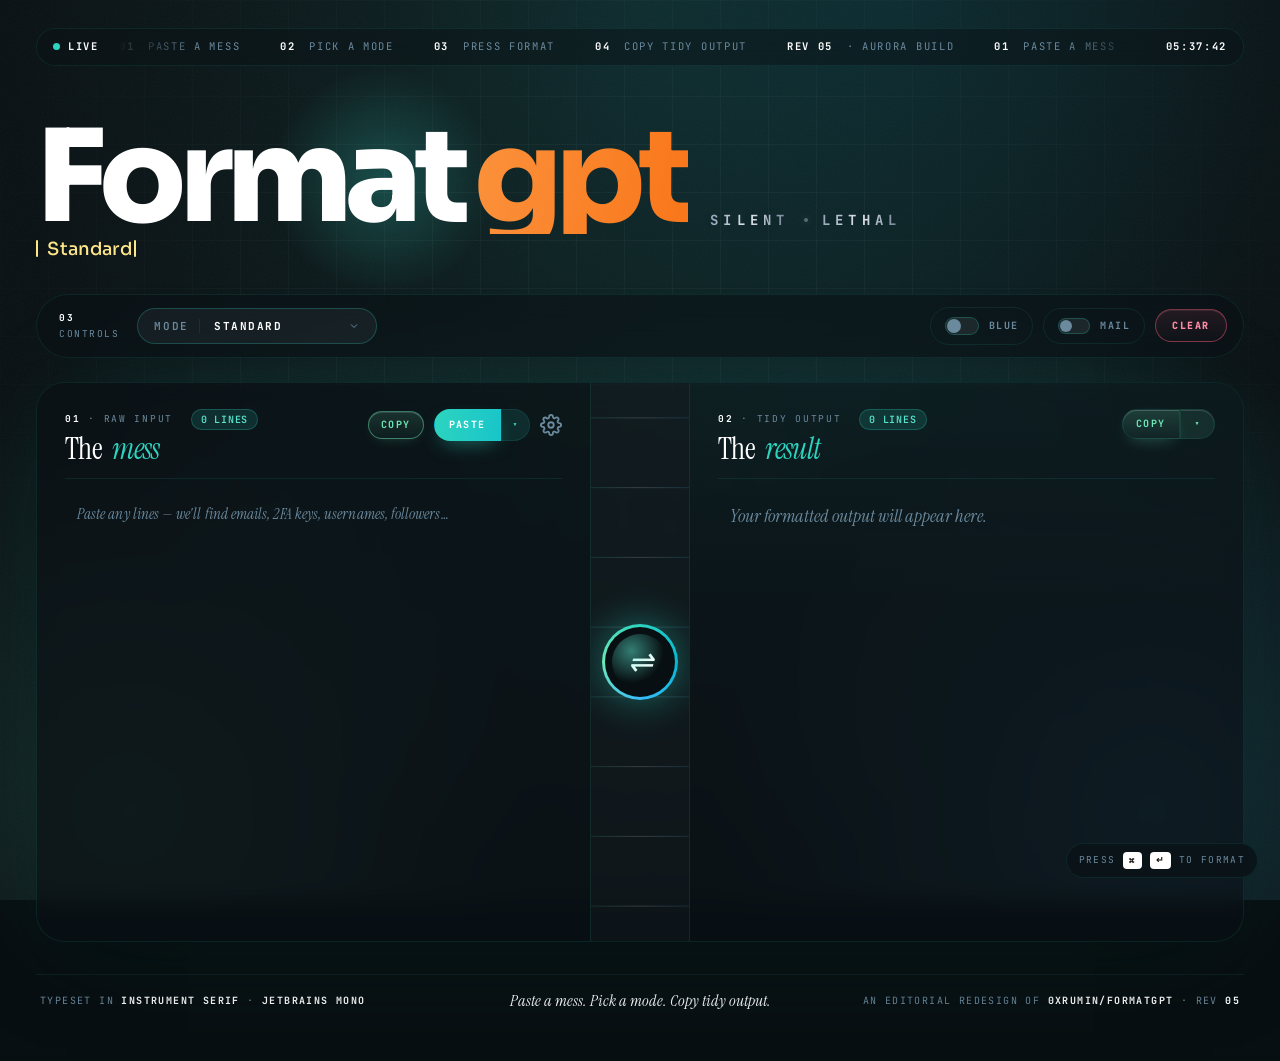
==== commit 4b0cbc89: "V2 Reorder: detect pure pipe mail-bundles (email|mailpass|refresh|clientID) Field detection only wor" ====
--- a/index.html
+++ b/index.html
@@ -271,7 +271,7 @@
 <script defer src="plinks-with.js?v=202607110001"></script>
 <script defer src="plinks-prices.js?v=202607110001"></script>
 <script defer src="plinks-without.js?v=202607061000"></script>
-<script defer src="reorder.js?v=202609110004"></script>
+<script defer src="reorder.js?v=202609240001"></script>
 <script defer src="filter.js?v=202607061000"></script>
 <script defer src="sorter.js?v=202607210014"></script>
 <script defer src="separator.js?v=202607210008"></script>
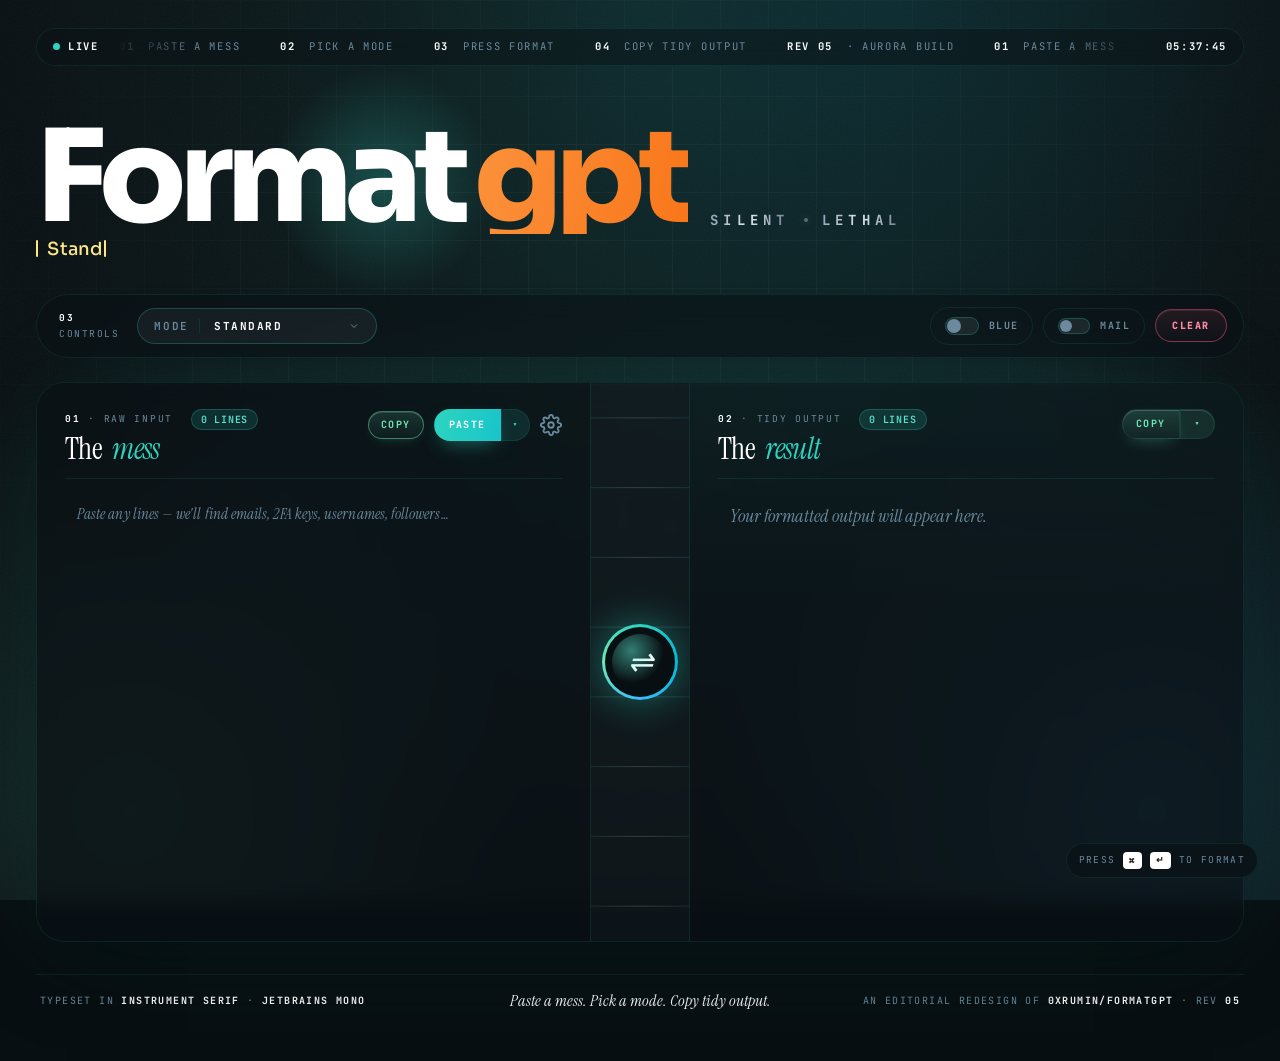
==== commit 26a28c37: "V2 Reorder: only treat | as a chunk delimiter when the separator IS | Gate both the whole-line pipe " ====
--- a/index.html
+++ b/index.html
@@ -271,7 +271,7 @@
 <script defer src="plinks-with.js?v=202607110001"></script>
 <script defer src="plinks-prices.js?v=202607110001"></script>
 <script defer src="plinks-without.js?v=202607061000"></script>
-<script defer src="reorder.js?v=202609240001"></script>
+<script defer src="reorder.js?v=202609240002"></script>
 <script defer src="filter.js?v=202607061000"></script>
 <script defer src="sorter.js?v=202607210014"></script>
 <script defer src="separator.js?v=202607210008"></script>
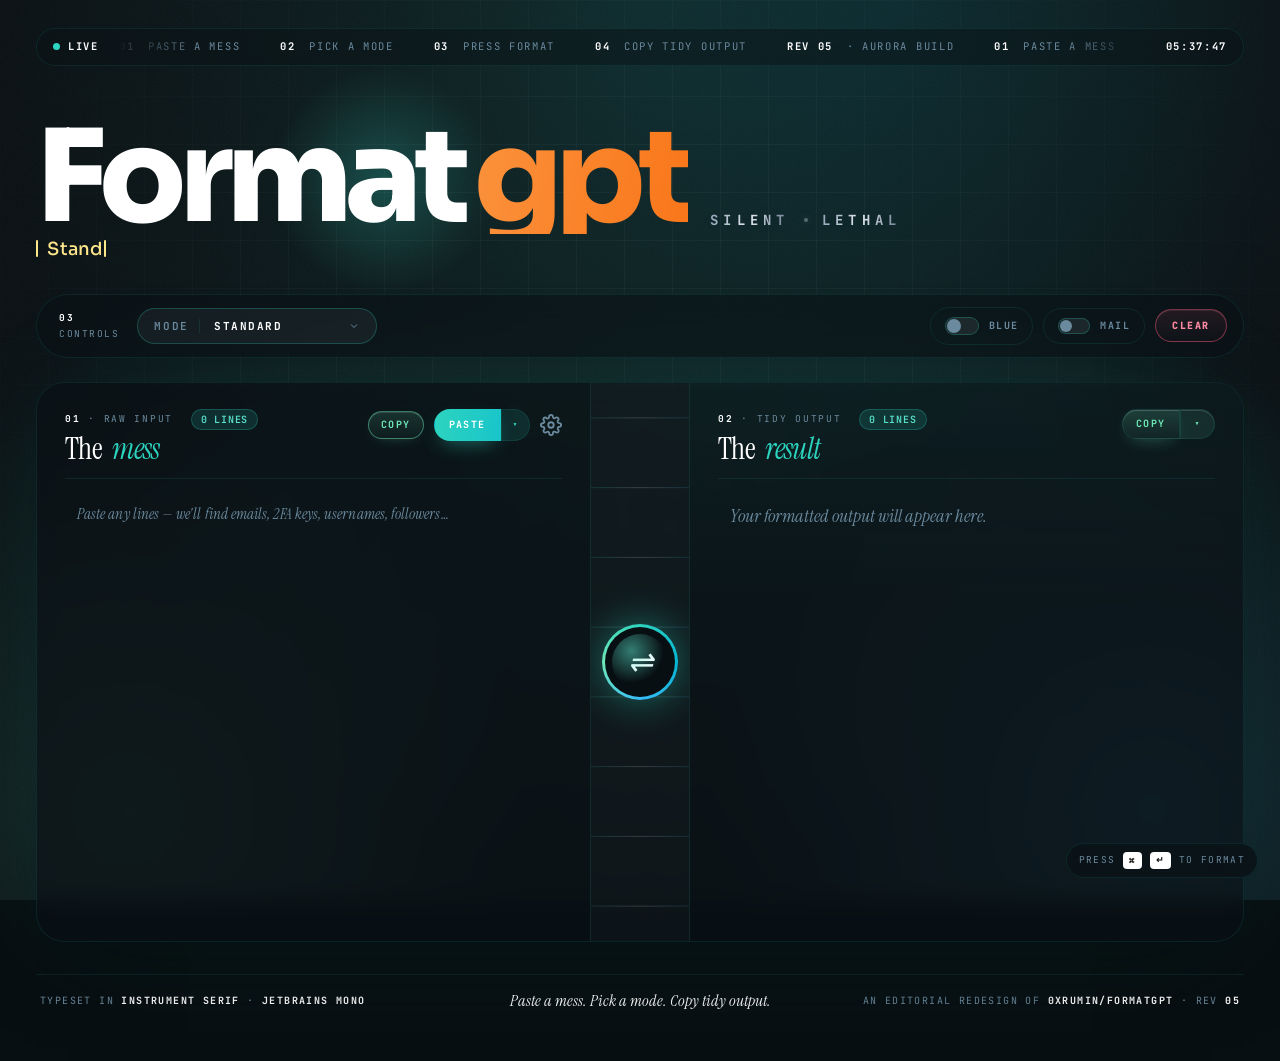
==== commit 99ee1d48: "V2 Reorder: re-run field detection when the separator changes The real reason '|' was still chunked " ====
--- a/index.html
+++ b/index.html
@@ -271,7 +271,7 @@
 <script defer src="plinks-with.js?v=202607110001"></script>
 <script defer src="plinks-prices.js?v=202607110001"></script>
 <script defer src="plinks-without.js?v=202607061000"></script>
-<script defer src="reorder.js?v=202609240002"></script>
+<script defer src="reorder.js?v=202609240003"></script>
 <script defer src="filter.js?v=202607061000"></script>
 <script defer src="sorter.js?v=202607210014"></script>
 <script defer src="separator.js?v=202607210008"></script>
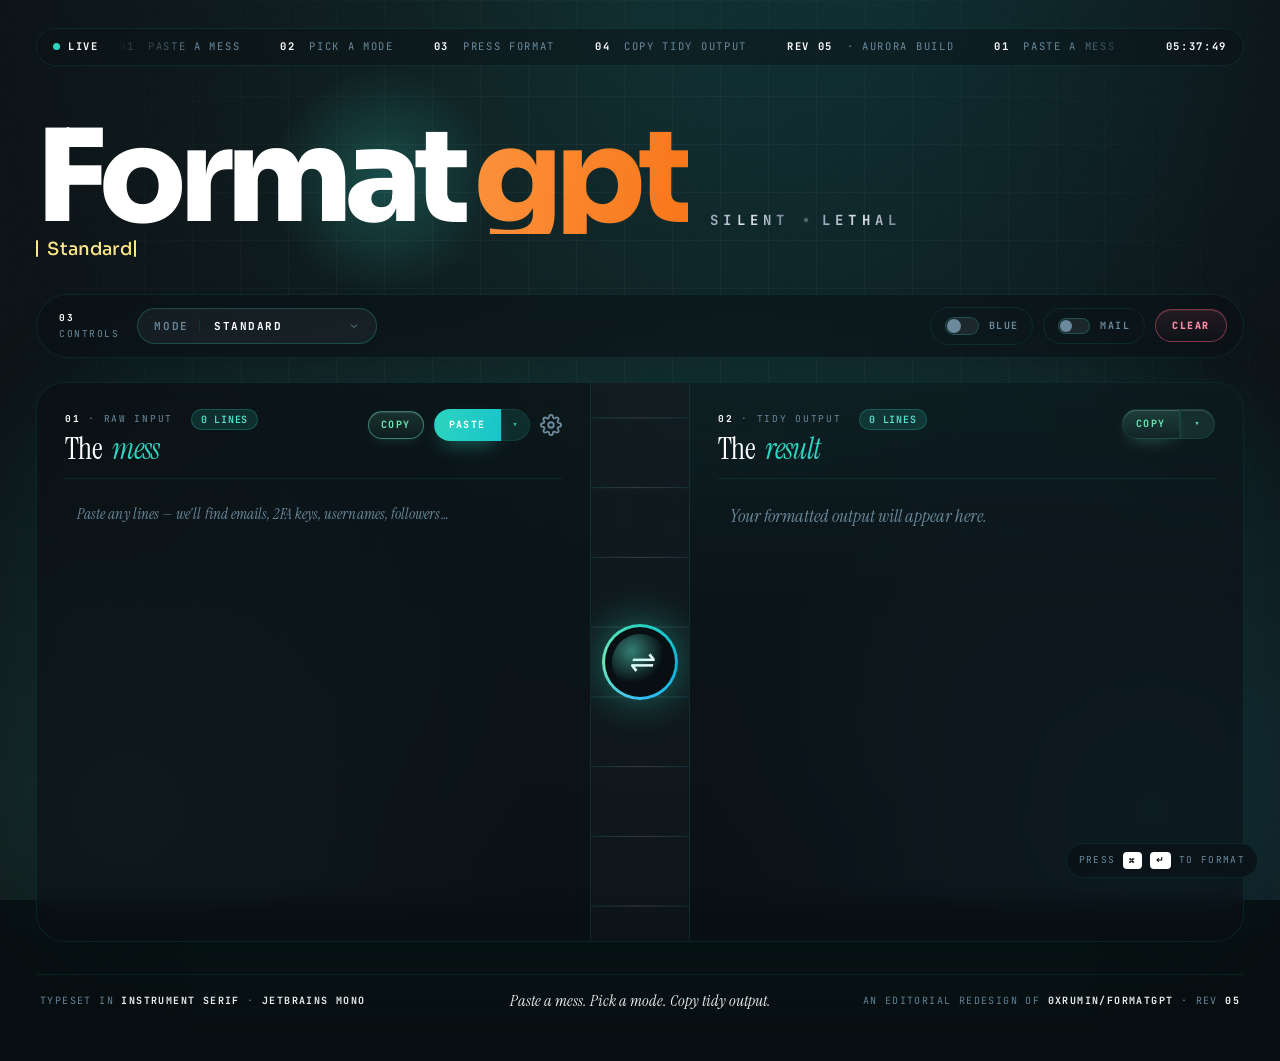
==== commit 3a9dcd32: "Revert today's V2 Reorder pipe-detection changes Undo the three changes made today (PRs #92, #93, #9" ====
--- a/index.html
+++ b/index.html
@@ -271,7 +271,7 @@
 <script defer src="plinks-with.js?v=202607110001"></script>
 <script defer src="plinks-prices.js?v=202607110001"></script>
 <script defer src="plinks-without.js?v=202607061000"></script>
-<script defer src="reorder.js?v=202609240003"></script>
+<script defer src="reorder.js?v=202609110004"></script>
 <script defer src="filter.js?v=202607061000"></script>
 <script defer src="sorter.js?v=202607210014"></script>
 <script defer src="separator.js?v=202607210008"></script>
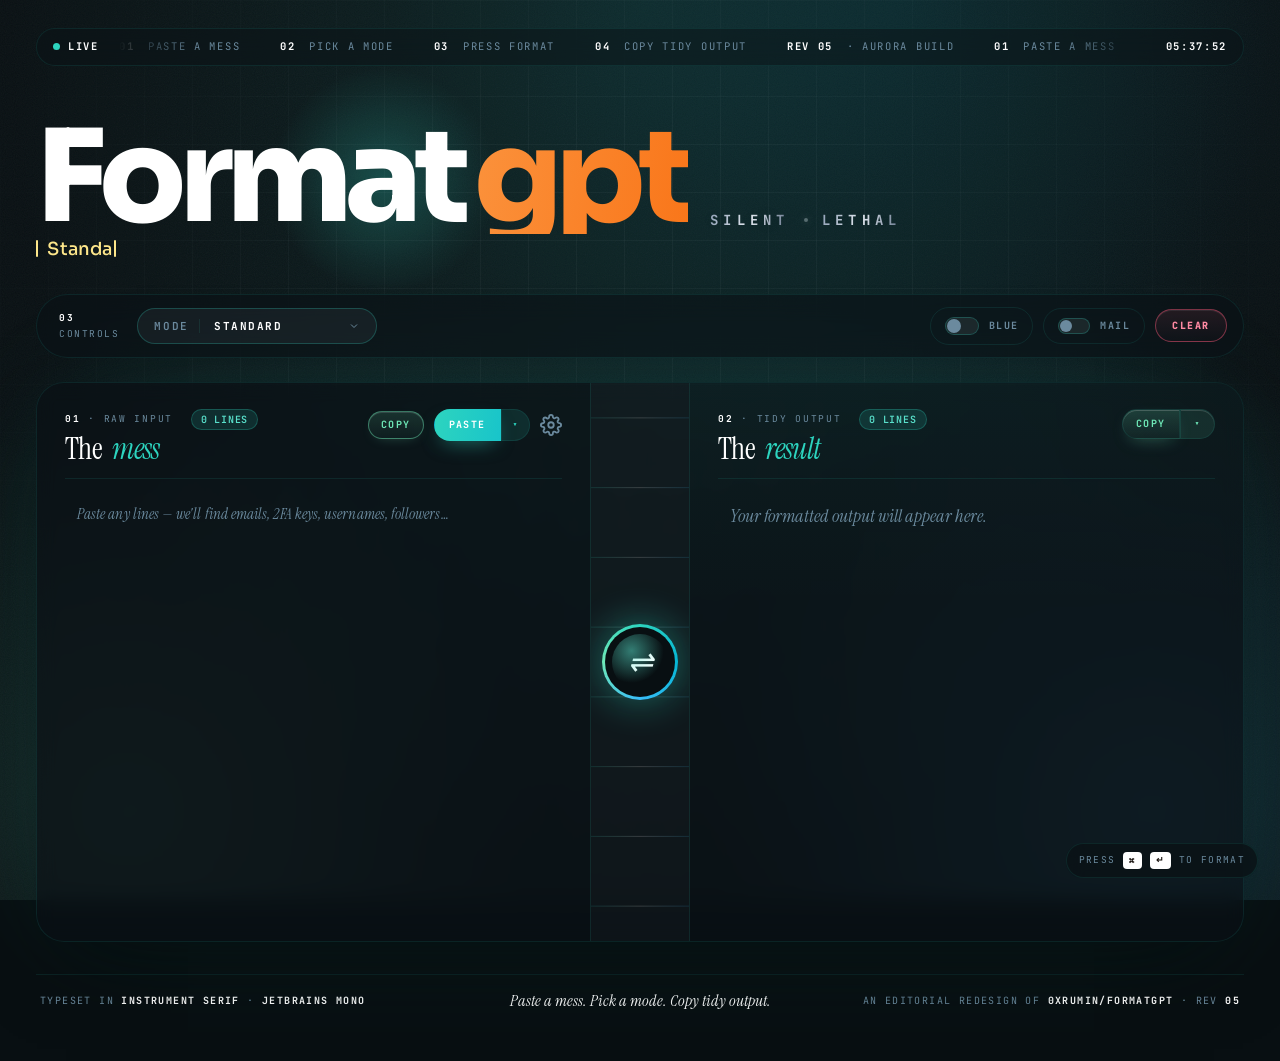
==== commit 55b3d118: "Separator: reorder Phone / Mail lines with V2 Reorder field detection Show the Format & Export panel" ====
--- a/index.html
+++ b/index.html
@@ -13,7 +13,7 @@
   <link rel="preconnect" href="https://fonts.googleapis.com">
   <link rel="preconnect" href="https://fonts.gstatic.com" crossorigin>
   <link rel="stylesheet" href="https://fonts.googleapis.com/css2?family=DM+Sans:ital,wght@0,400;0,500;0,600;0,700;1,400&amp;family=Instrument+Serif:ital@0;1&amp;family=JetBrains+Mono:wght@400;500;600&amp;family=Sora:wght@500;600;700;800&amp;display=swap">
-  <link rel="stylesheet" href="theme.css?v=202609210003">
+  <link rel="stylesheet" href="theme.css?v=202610120001">
   <link rel="stylesheet" href="theme-neon.css?v=202609150002">
 </head>
 <body>
@@ -271,15 +271,15 @@
 <script defer src="plinks-with.js?v=202607110001"></script>
 <script defer src="plinks-prices.js?v=202607110001"></script>
 <script defer src="plinks-without.js?v=202607061000"></script>
-<script defer src="reorder.js?v=202609110004"></script>
+<script defer src="reorder.js?v=202610120001"></script>
 <script defer src="filter.js?v=202607061000"></script>
 <script defer src="sorter.js?v=202607210014"></script>
-<script defer src="separator.js?v=202607210008"></script>
+<script defer src="separator.js?v=202610120001"></script>
 <script defer src="duplicate.js?v=202609200001"></script>
 <script defer src="crosscheck.js?v=202607061000"></script>
 <script defer src="deliver.js?v=202607140001"></script>
 <script defer src="themes.js?v=202607061000"></script>
-<script defer src="ui.js?v=202609200001"></script>
+<script defer src="ui.js?v=202610120001"></script>
 <script defer src="boot.js?v=202607061000"></script>
 
 <!-- Visual polish (no JS files modified). Runs after defer scripts. -->
--- a/theme.css
+++ b/theme.css
@@ -924,14 +924,16 @@
    paste keeps the current custom layout instead of snapping back to Original
    (see reorder.js). */
 .persist-toggle-wrap{ display:none; }
-body[data-mode="reorder"] .persist-toggle-wrap{
+body[data-mode="reorder"] .persist-toggle-wrap,
+body[data-mode="separator"] .persist-toggle-wrap{
   display:flex;justify-content:flex-end;
   position:absolute;right:0;bottom:2px;margin:0;
 }
 @media (max-width:760px){
   /* Panes stack vertically here, so header heights no longer need to match —
      let the toggle flow on its own row instead of overlapping. */
-  body[data-mode="reorder"] .persist-toggle-wrap{
+  body[data-mode="reorder"] .persist-toggle-wrap,
+body[data-mode="separator"] .persist-toggle-wrap{
     position:static;width:100%;bottom:auto;margin-top:6px;
   }
 }
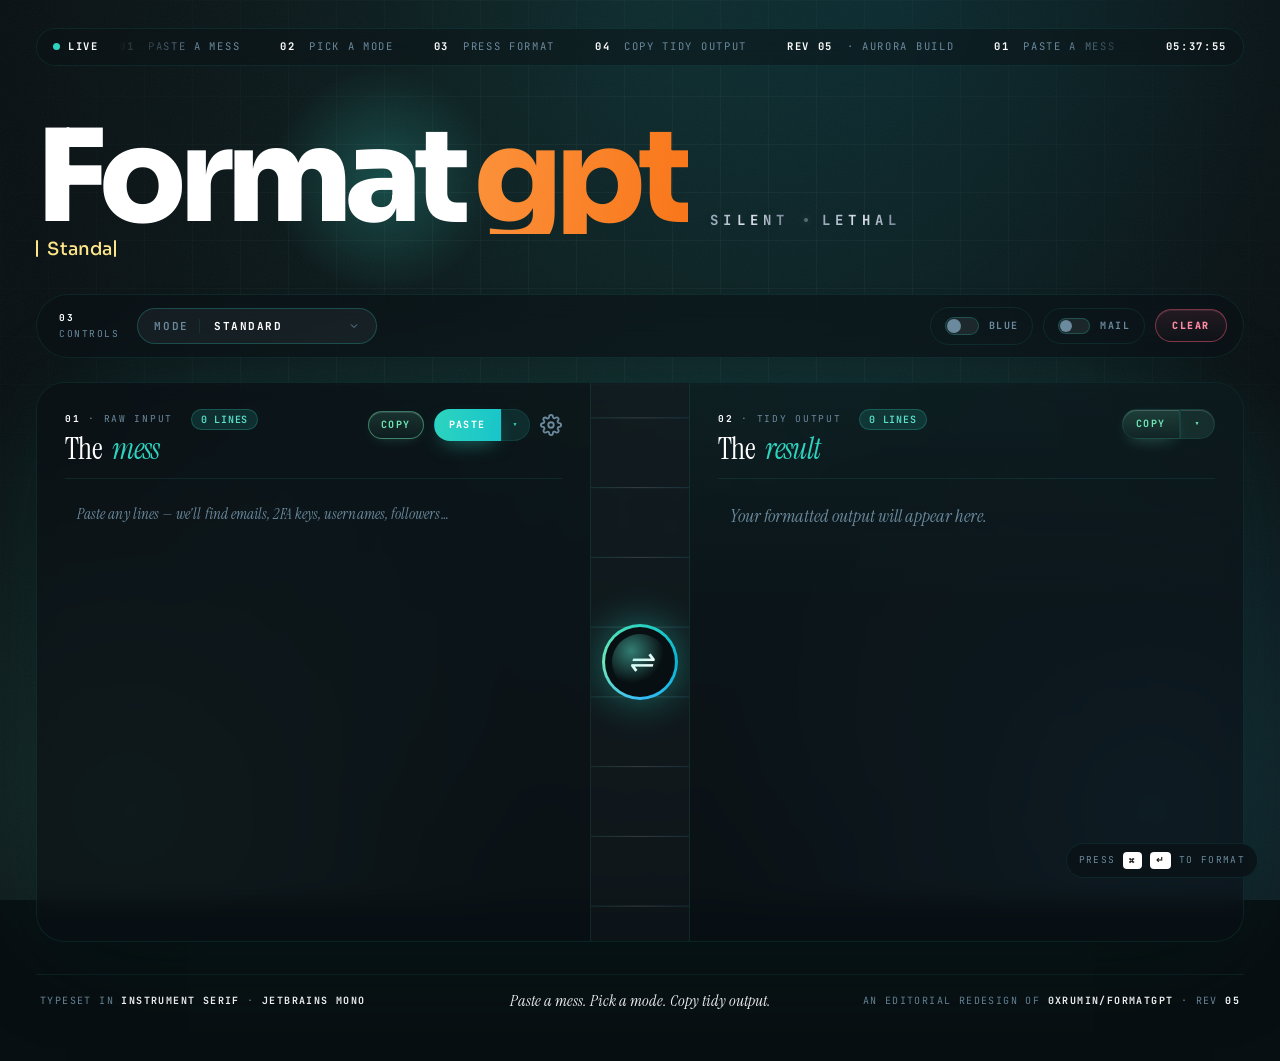
==== commit 1ac43836: "Separator: route +prefixed phone lines to Phone tab over @ A line that carries a real '+'-prefixed p" ====
--- a/index.html
+++ b/index.html
@@ -274,7 +274,7 @@
 <script defer src="reorder.js?v=202610120001"></script>
 <script defer src="filter.js?v=202607061000"></script>
 <script defer src="sorter.js?v=202607210014"></script>
-<script defer src="separator.js?v=202610120001"></script>
+<script defer src="separator.js?v=202610120002"></script>
 <script defer src="duplicate.js?v=202609200001"></script>
 <script defer src="crosscheck.js?v=202607061000"></script>
 <script defer src="deliver.js?v=202607140001"></script>
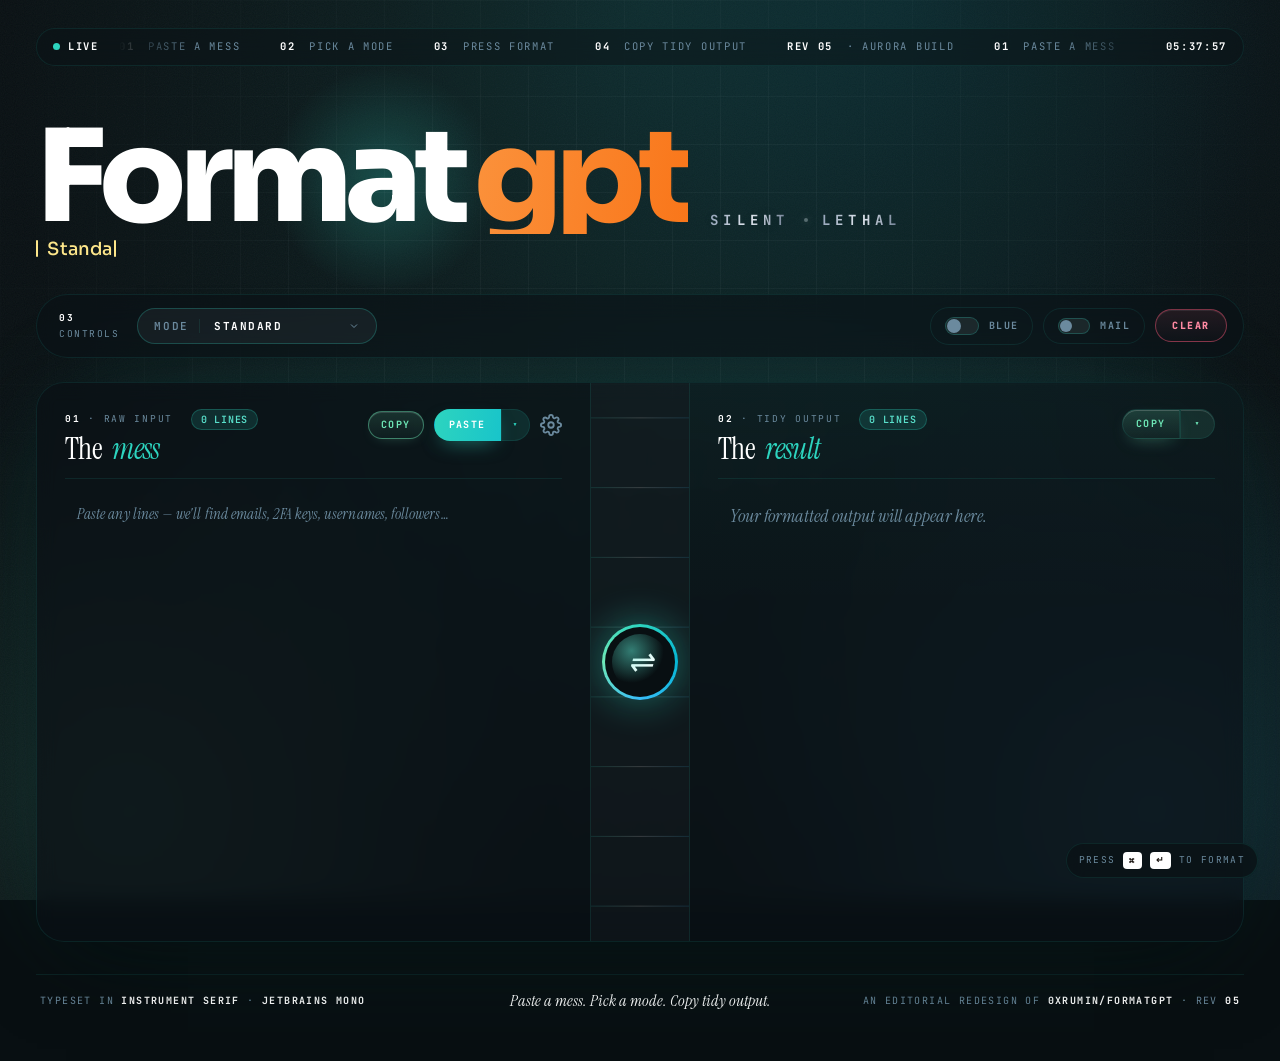
==== commit f039019a: "Separator: detect fields per tab (Phone vs Mail independently) Run the Format & Export field detecti" ====
--- a/index.html
+++ b/index.html
@@ -274,7 +274,7 @@
 <script defer src="reorder.js?v=202610120001"></script>
 <script defer src="filter.js?v=202607061000"></script>
 <script defer src="sorter.js?v=202607210014"></script>
-<script defer src="separator.js?v=202610120002"></script>
+<script defer src="separator.js?v=202610120003"></script>
 <script defer src="duplicate.js?v=202609200001"></script>
 <script defer src="crosscheck.js?v=202607061000"></script>
 <script defer src="deliver.js?v=202607140001"></script>
